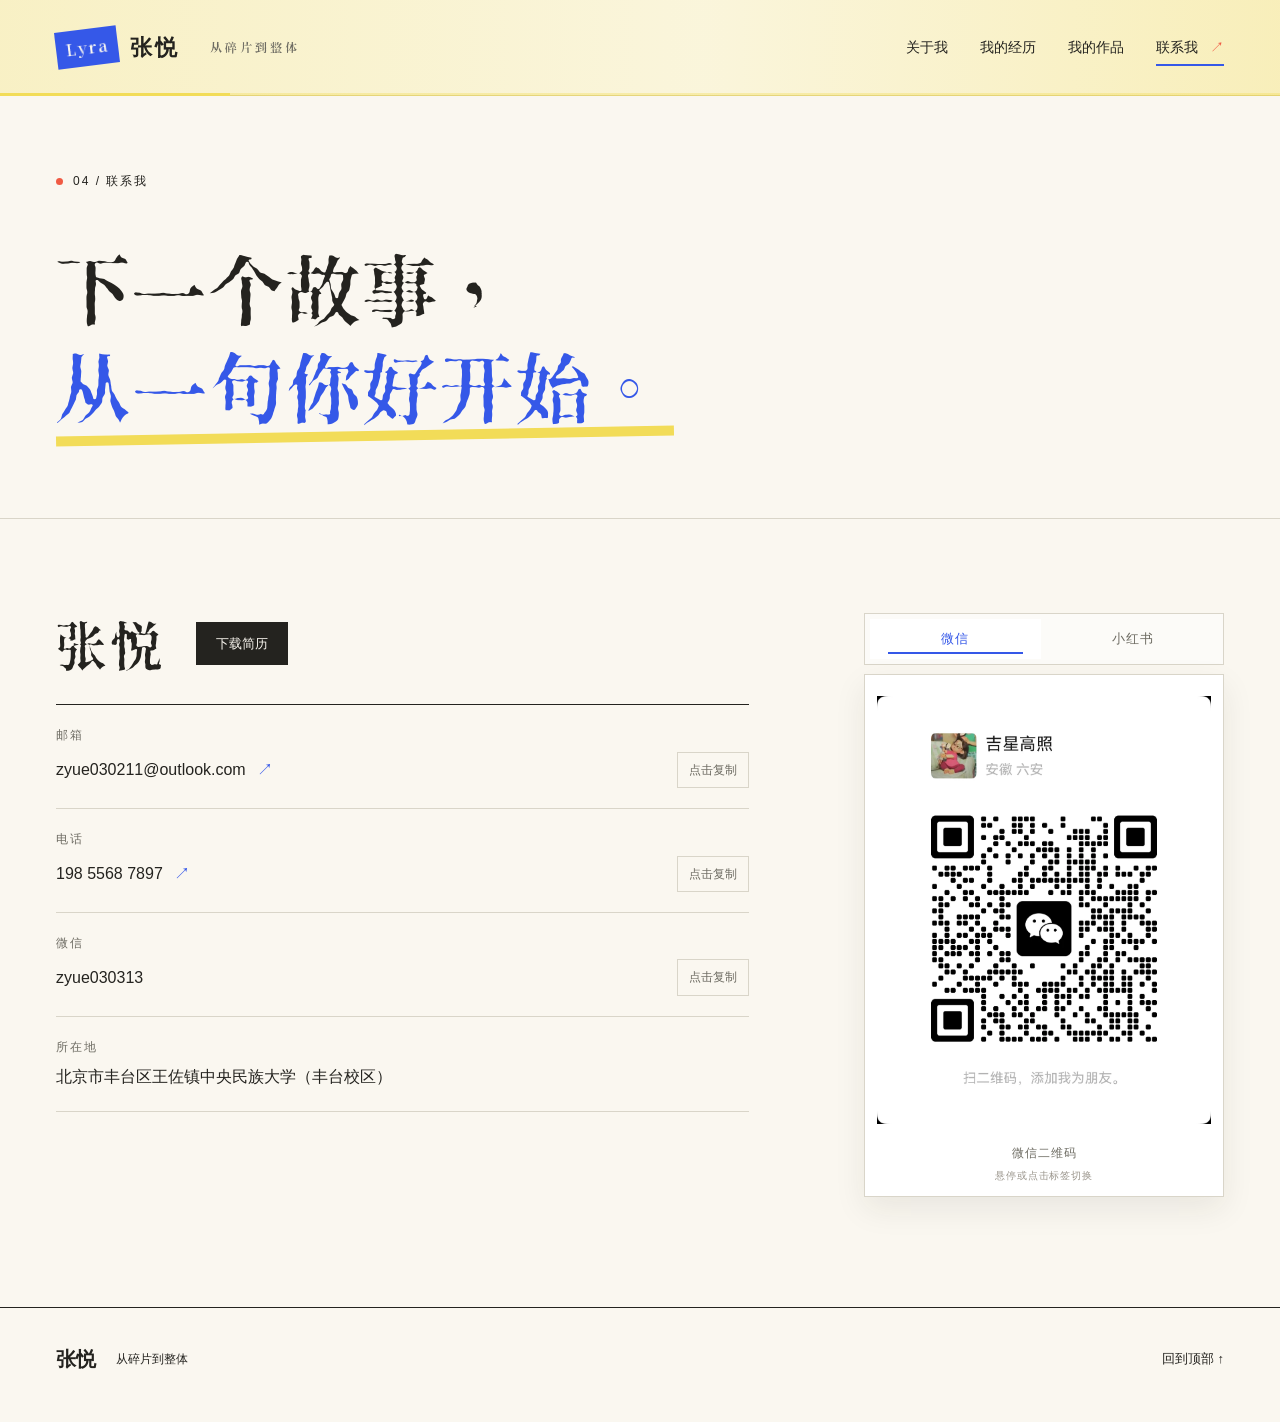
==== contact.html @ edf0203c "Initial portfolio website" ====
<!doctype html>
<html lang="zh-CN">
<head>
  <meta charset="utf-8">
  <meta name="viewport" content="width=device-width, initial-scale=1">
  <meta name="theme-color" content="#faf7f0">
  <meta name="description" content="联系张悦，查看邮箱、电话、微信和所在地，或下载个人简历。">
  <meta property="og:type" content="website">
  <meta property="og:title" content="联系我｜张悦">
  <meta property="og:description" content="联系张悦，查看联系方式、下载个人简历，或通过邮件写信。">
  <meta name="twitter:card" content="summary">
  <title>联系我｜张悦</title>
  <link rel="icon" href="favicon.svg" type="image/svg+xml">
  <link rel="stylesheet" href="assets/fonts/xiangcui/result.css?v=20260916-04">
  <link rel="stylesheet" href="portfolio.css?v=20260916-04">
  <link rel="stylesheet" href="contact.css?v=20260916-04">
  <script src="contact.js?v=20260916-04" defer></script>
</head>
<body class="contact-page" id="top">
  <a class="skip" href="#contact-main">跳至联系信息</a>
  <header class="site-header">
    <a class="wordmark" href="index.html" aria-label="张悦，返回首页"><span class="mark" aria-hidden="true">Lyra</span><strong>张悦</strong><span class="wordmark-note">从碎片到整体</span></a>
    <nav aria-label="联系页导航"><a href="index.html#about">关于我</a><a href="experience.html">我的经历</a><a href="works.html">我的作品</a><a href="contact.html" aria-current="page">联系我 <span aria-hidden="true">↗</span></a></nav>
  </header>

  <main id="contact-main">
    <section class="contact-page-hero">
      <div class="contact-shell">
        <p class="eyebrow"><span class="dot"></span> 04 / 联系我</p>
        <div class="contact-page-hero-grid">
          <h1>下一个故事，<br><span class="contact-hero-line">从一句你好开始。</span></h1>
        </div>
      </div>
    </section>

    <section class="contact-page-body" aria-labelledby="contact-details-title">
      <div class="contact-shell contact-page-grid">
        <div class="contact-directory">
          <div class="contact-name-row"><h2 id="contact-details-title">张悦</h2><a class="button button-dark contact-resume" href="联系我/01简历.pdf" download="张悦-个人简历.pdf">下载简历</a></div>
          <address>
            <div><span>邮箱</span><div class="contact-value-row"><a href="mailto:zyue030211@outlook.com">zyue030211@outlook.com <i aria-hidden="true">↗</i></a><button class="copy-control" type="button" data-copy="zyue030211@outlook.com" aria-label="复制邮箱">点击复制</button></div></div>
            <div><span>电话</span><div class="contact-value-row"><a href="tel:+8619855687897">198 5568 7897 <i aria-hidden="true">↗</i></a><button class="copy-control" type="button" data-copy="19855687897" aria-label="复制电话号码">点击复制</button></div></div>
            <div><span>微信</span><div class="contact-value-row"><p>zyue030313</p><button class="copy-control" type="button" data-copy="zyue030313" aria-label="复制微信号">点击复制</button></div></div>
            <div><span>所在地</span><p>北京市丰台区王佐镇中央民族大学（丰台校区）</p></div>
          </address>
        </div>
        <div class="contact-qr-switcher" data-qr-switcher>
          <div class="contact-qr-tabs" role="tablist" aria-label="社交平台二维码">
            <button type="button" role="tab" id="qr-tab-wechat" aria-selected="true" aria-controls="qr-panel-wechat" data-qr-tab="wechat">微信</button>
            <button type="button" role="tab" id="qr-tab-rednote" aria-selected="false" aria-controls="qr-panel-rednote" data-qr-tab="rednote" tabindex="-1">小红书</button>
          </div>
          <figure class="contact-qr">
            <div class="contact-qr-frame">
              <div class="contact-qr-panel is-active" id="qr-panel-wechat" role="tabpanel" aria-labelledby="qr-tab-wechat" aria-hidden="false" data-qr-panel="wechat"><img src="联系我/二维码.webp" alt="张悦的微信二维码" loading="eager" decoding="async"></div>
              <div class="contact-qr-panel" id="qr-panel-rednote" role="tabpanel" aria-labelledby="qr-tab-rednote" aria-hidden="true" data-qr-panel="rednote"><img src="联系我/小红书.webp" alt="张悦的小红书二维码" loading="eager" decoding="async"></div>
            </div>
            <figcaption><span data-qr-caption>微信二维码</span><small>悬停或点击标签切换</small></figcaption>
          </figure>
        </div>
      </div>
    </section>
  </main>

  <footer class="contact-page-footer"><div class="contact-shell"><a class="footer-name" href="index.html">张悦<span>从碎片到整体</span></a><a href="#top">回到顶部 ↑</a></div></footer>
</body>
</html>
---- assets/fonts/xiangcui/result.css ----
/* Service and Built By: ZeoSeven https://zeoseven.com
Generated By cn-font-split https://www.npmjs.com/package/cn-font-split
CopyrightNotice 
FontFamilyName XiangcuiDazijitiW15
FontSubfamilyName Regular
UniqueFontID Xiangcui Dazijiti W15:Version 1.000
FullFontName XiangcuiDazijitiW15
VersionString Version 1.000;June 27, 2024;FontCreator 14.0.0.2814 64-bit
PostScriptFontName XiangcuiDazijitiW15
CopyrightNotice 
FontFamilyName XiangcuiDazijitiW15
FontSubfamilyName Regular
UniqueFontID Xiangcui Dazijiti W15:Version 1.000
FullFontName XiangcuiDazijitiW15
VersionString Version 1.000;June 27, 2024;FontCreator 14.0.0.2814 64-bit
PostScriptFontName XiangcuiDazijitiW15
FontFamilyName 香萃打字机体 W15
FontSubfamilyName Regular
UniqueFontID 香萃打字机体 W15:Version 1.000
FullFontName 香萃打字机体 W15
VersionString Version 1.000;June 27, 2024;FontCreator 14.0.0.2814 64-bit */

@font-face{font-family:"XiangcuiDazijitiW15";src:local("XiangcuiDazijitiW15"),url("./5dc5b718c7860aa8.woff2")format("woff2");font-style:normal;font-display:swap;font-weight:400;unicode-range:U+2640,U+2642,U+3003,U+3005,U+3013;}@font-face{font-family:"XiangcuiDazijitiW15";src:local("XiangcuiDazijitiW15"),url("./c0c54fd2979ae911.woff2")format("woff2");font-style:normal;font-display:swap;font-weight:400;unicode-range:U+2016,U+2030,U+2032-2033,U+203B,U+2103,U+2116,U+2160-216B,U+2190-2193,U+2208,U+220F,U+2211,U+221A,U+221D-221E,U+2220,U+2225,U+2227-222B,U+222E,U+2234-2237,U+223D,U+2248,U+224C,U+2260-2261,U+2264-2265,U+226E-226F,U+2299,U+22A5,U+2312,U+25A0-25A1,U+25B2-25B3,U+25C6-25C7,U+25CB,U+25CE,U+2605-2606,U+304B-3051,U+30E6-30F6,U+FF02,U+FF04,U+FF07,U+FF0A-FF0B,U+FF20,U+FF3C,U+FF3E,U+FF40,U+FFE0-FFE1,U+FFE3,U+FFE5;}@font-face{font-family:"XiangcuiDazijitiW15";src:local("XiangcuiDazijitiW15"),url("./0944b7eb98e4e70e.woff2")format("woff2");font-style:normal;font-display:swap;font-weight:400;unicode-range:U+44F,U+451,U+2014,U+201C-201D,U+2026,U+3001-3002,U+300C-300F,U+3041-304A,U+4E00,U+4E0A,U+4E0D-4E0E,U+4E1A,U+4E2A,U+4E2D,U+4E3A-4E3B,U+4E4B,U+4E86,U+4E8E,U+4EA7,U+4EBA,U+4EE5,U+4F1A,U+4F53,U+4F5C,U+5168,U+51FA,U+5206,U+5230,U+5236,U+529B,U+52A8,U+5316,U+53D1,U+53EF,U+5408,U+540C,U+548C,U+56FD,U+5728,U+5730,U+591A,U+5927,U+5B66,U+5B9A,U+5B9E,U+5BF9,U+5DE5,U+5E74,U+6027,U+6210-6211,U+6499,U+65B9,U+65F6,U+662F,U+6709,U+6765,U+6CD5,U+73B0,U+7406,U+751F,U+7528,U+7684,U+7B49,U+7ECF,U+80D9,U+80FD,U+81EA,U+884C,U+8981,U+8E9C,U+8FC7,U+8FD9,U+8FDB,U+9139,U+9AD8,U+9CB0,U+FF01,U+FF0C,U+FF0F,U+FF1A-FF1B,U+FF1F,U+FF5E;}@font-face{font-family:"XiangcuiDazijitiW15";src:local("XiangcuiDazijitiW15"),url("./40b76a748f800bf4.woff2")format("woff2");font-style:normal;font-display:swap;font-weight:400;unicode-range:U+20-30,U+41-43,U+7E,U+A4,U+A7-A8,U+B0-B1,U+B7,U+D7,U+E0-E1,U+E8-EA,U+EC-ED,U+F2-F3,U+F7,U+F9-FA,U+FC,U+101,U+113,U+11B,U+12B,U+14D,U+16B,U+1CE,U+1D0,U+1D2,U+1D4,U+1D6,U+1D8,U+1DA,U+1DC,U+2C7,U+2C9,U+391-3A1,U+3C0-3C1,U+3C3-3C9,U+401,U+410-41F;}@font-face{font-family:"XiangcuiDazijitiW15";src:local("XiangcuiDazijitiW15"),url("./653477c5091aecaa.woff2")format("woff2");font-style:normal;font-display:swap;font-weight:400;unicode-range:U+30C7-30E5;}@font-face{font-family:"XiangcuiDazijitiW15";src:local("XiangcuiDazijitiW15"),url("./71e9ceec1b325e1a.woff2")format("woff2");font-style:normal;font-display:swap;font-weight:400;unicode-range:U+30A9-30C6;}@font-face{font-family:"XiangcuiDazijitiW15";src:local("XiangcuiDazijitiW15"),url("./7e6edab796168fa1.woff2")format("woff2");font-style:normal;font-display:swap;font-weight:400;unicode-range:U+3081-3093,U+30A1-30A8;}@font-face{font-family:"XiangcuiDazijitiW15";src:local("XiangcuiDazijitiW15"),url("./8c54cb63463f772f.woff2")format("woff2");font-style:normal;font-display:swap;font-weight:400;unicode-range:U+3068-3080;}@font-face{font-family:"XiangcuiDazijitiW15";src:local("XiangcuiDazijitiW15"),url("./8097207e23d77192.woff2")format("woff2");font-style:normal;font-display:swap;font-weight:400;unicode-range:U+3052-3067;}@font-face{font-family:"XiangcuiDazijitiW15";src:local("XiangcuiDazijitiW15"),url("./1133d1ac17f09dd9.woff2")format("woff2");font-style:normal;font-display:swap;font-weight:400;unicode-range:U+4E2C,U+5107,U+5216,U+5293,U+54F3,U+5523,U+5819,U+5ADC,U+5C88,U+5E3B,U+5FEE,U+62F6,U+63BE,U+6484,U+67D9,U+67DD,U+6D5E,U+6F46,U+717A,U+71E0,U+72C1,U+73E7,U+75B0,U+7603,U+7722,U+7809,U+7811,U+7946,U+799A,U+7B45,U+7BA2,U+8014,U+8159,U+817D,U+81A3,U+81AA,U+8201,U+833C,U+836E,U+83E5,U+8459,U+84F0,U+8729,U+8753,U+87D3,U+89DC,U+8BF6,U+8C2E,U+8E2C,U+8E9E,U+8ECE,U+8FEE,U+914F,U+9174,U+9191,U+960C,U+9622,U+9A98,U+9B48,U+9CA6,U+9E88,U+9F44;}@font-face{font-family:"XiangcuiDazijitiW15";src:local("XiangcuiDazijitiW15"),url("./aa62bf67a1a08d60.woff2")format("woff2");font-style:normal;font-display:swap;font-weight:400;unicode-range:U+4E3F,U+5155,U+5281,U+53B6,U+553C,U+570A,U+5C8D,U+5F61,U+614A,U+615D,U+63AD,U+6420,U+6434,U+6920,U+6A8E,U+6AA0,U+6B43,U+6BF5,U+6C15,U+6EE0,U+72E8,U+746D,U+754E,U+778D,U+77E7,U+7857,U+78C9,U+78F2,U+7967,U+7B9D,U+7CD7,U+7F32,U+80C2,U+810E,U+84CD,U+84D0,U+85B7,U+871E,U+8723,U+877E,U+878B,U+8793,U+88D2,U+8966,U+89EB,U+8B26,U+8D33,U+8D47,U+8D55,U+928E,U+94F4,U+953C,U+9564,U+9674,U+98A5,U+9A9F,U+9CBA,U+9CCB,U+9E32,U+9EB4,U+9F3D,U+9F86;}@font-face{font-family:"XiangcuiDazijitiW15";src:local("XiangcuiDazijitiW15"),url("./6d15cb8e7a04f590.woff2")format("woff2");font-style:normal;font-display:swap;font-weight:400;unicode-range:U+4EC2,U+502E,U+55B5,U+5776,U+5786,U+5B32,U+5B65,U+5C66,U+5F2A,U+6067,U+61D4,U+6343,U+652E,U+6833,U+684A,U+6A91,U+6BEA,U+6CD0,U+6F24,U+6F2D,U+721D,U+728B,U+72C3,U+730A,U+7338,U+734D,U+752F,U+770D,U+77A2,U+786D,U+791E,U+7B58,U+8022,U+8028,U+804D,U+8080,U+80E9,U+80EC,U+82E0,U+83B0,U+8488,U+848E,U+8539,U+8803,U+8C8A,U+8C98,U+8F79,U+91B5,U+9494,U+94B6,U+94F9,U+950A,U+950E,U+951E,U+952B,U+95F6,U+9603,U+9794,U+97AB,U+9B0F,U+9CD8,U+9E5B;}@font-face{font-family:"XiangcuiDazijitiW15";src:local("XiangcuiDazijitiW15"),url("./cfc2fda3ff36a1c6.woff2")format("woff2");font-style:normal;font-display:swap;font-weight:400;unicode-range:U+4E0C,U+4E28,U+522D,U+5290,U+5369,U+54D5,U+54DC,U+54FF,U+552A,U+5588,U+5686,U+57A4,U+5820,U+5865,U+58BC,U+5C1C,U+5F50,U+619D,U+620B,U+6224-6225,U+63F2,U+6496,U+64D0,U+6509,U+6844,U+6957,U+6971,U+70C0,U+7953,U+7BDA,U+7F33,U+8029,U+8035,U+80F2,U+8274,U+82B0,U+857A,U+85A8,U+867C,U+89CC,U+8DBC,U+8E40,U+8F77,U+9058,U+91A2,U+94DE,U+953E,U+9544,U+9569,U+960D,U+963D,U+9AB1,U+9AD1,U+9C92,U+9C95,U+9CBC,U+9CC6,U+9E38,U+9E7E,U+9EFB-9EFC;}@font-face{font-family:"XiangcuiDazijitiW15";src:local("XiangcuiDazijitiW15"),url("./ad3cd2c9f8f99d2e.woff2")format("woff2");font-style:normal;font-display:swap;font-weight:400;unicode-range:U+4E36,U+4F91,U+50BA,U+5181,U+52F9,U+53A3,U+57F4,U+5902,U+5AB5,U+5C22,U+5C6E,U+5D3E,U+5DDB,U+5FED,U+63CE,U+640B-640C,U+6603,U+67A8,U+6A65,U+6D48,U+706C,U+72F3,U+7339,U+736F,U+75C4,U+762D,U+7735,U+7839,U+7924,U+7A80,U+7CC8,U+7F0F,U+7F12,U+7F68,U+8221,U+8223,U+822D,U+825A,U+8307,U+83F9,U+8487,U+86B0,U+86D8,U+8788,U+8BA0,U+8E23,U+8E94,U+90B6,U+914E,U+943E,U+94B8,U+9538,U+953F,U+955F,U+9561,U+9A96,U+9B2F,U+9CD0,U+9EEA,U+9EF9,U+9FA0;}@font-face{font-family:"XiangcuiDazijitiW15";src:local("XiangcuiDazijitiW15"),url("./017794c2d1e67860.woff2")format("woff2");font-style:normal;font-display:swap;font-weight:400;unicode-range:U+4EA0,U+4FC5,U+51F5,U+5423,U+55C9,U+580B,U+5BE4,U+5E80,U+5EE8,U+609B,U+6445,U+64D7,U+6534,U+674C,U+6864,U+6C5C,U+6E2B,U+6EB2,U+70B1,U+7303,U+736C,U+74A9,U+7513,U+7592,U+784E,U+793B,U+798A,U+7A78,U+7BA8,U+7EC1,U+8025,U+809C,U+80B7,U+8204,U+827F,U+8347,U+837D,U+839B,U+8579,U+86F2,U+8764,U+8797,U+87B5,U+8844,U+88FC,U+8930,U+8C02,U+8C85,U+8F81,U+8FD5,U+94B7,U+94EB,U+9516,U+9518,U+95FC,U+9667,U+9792,U+98A1,U+9969,U+9A80,U+9E3A,U+9EE5;}@font-face{font-family:"XiangcuiDazijitiW15";src:local("XiangcuiDazijitiW15"),url("./7786f72426914c8a.woff2")format("woff2");font-style:normal;font-display:swap;font-weight:400;unicode-range:U+4F94,U+50ED,U+5182,U+525E,U+5282,U+5326,U+537A,U+5459,U+54B4,U+54D9,U+5925,U+5A08,U+5B84,U+5CB5,U+605D,U+609D,U+6243,U+6322,U+6549,U+656B,U+680A,U+6C2A,U+6D0E,U+6EB7,U+7113,U+727F,U+7321,U+750D,U+760A,U+7643,U+7707,U+77B5,U+7A06,U+7AAD,U+7BE5,U+7F0B,U+80AD,U+823B,U+824B,U+827D,U+82C8,U+84B9,U+864D,U+86D1,U+8770,U+881B,U+89CF,U+89D6,U+8BD4,U+8C2B,U+8F82,U+9164,U+950D,U+9514,U+9529,U+954E,U+96B3,U+97B2,U+9998,U+9A92,U+9CB4,U+9E71;}@font-face{font-family:"XiangcuiDazijitiW15";src:local("XiangcuiDazijitiW15"),url("./b981920faaa8e8e1.woff2")format("woff2");font-style:normal;font-display:swap;font-weight:400;unicode-range:U+4F74,U+507E,U+574C,U+5B16,U+5CBD,U+5E31,U+5E5E,U+5F82,U+5FC9,U+600A,U+60DD,U+63DE,U+63F8,U+643F,U+69D4,U+6C46,U+6F89,U+71D4,U+72F4,U+74DE,U+7605,U+761B,U+7625,U+764D,U+7747,U+78A5,U+7A03,U+7B0A,U+7C40,U+7CA2,U+7D77,U+7F2F,U+7F9D,U+80E8,U+811E,U+822F,U+8233,U+828F,U+831B,U+83A9,U+83DD,U+8406,U+867F,U+87AC-87AD,U+87BD,U+88BC,U+895E,U+8DD6,U+90DB,U+91AD,U+963C,U+966C,U+9987,U+9A75,U+9A7A,U+9ADF,U+9B43,U+9CBD,U+9CD4,U+9E31,U+9E4E;}@font-face{font-family:"XiangcuiDazijitiW15";src:local("XiangcuiDazijitiW15"),url("./8ba4ddbe96653d1f.woff2")format("woff2");font-style:normal;font-display:swap;font-weight:400;unicode-range:U+4EF3,U+50D6,U+52D6,U+55CD,U+572F,U+57D8,U+57FD,U+59D2,U+5F11,U+5F56,U+5FC4,U+5FE4,U+6106,U+64E4,U+67B5,U+6883,U+6B37,U+6F72,U+6F8C,U+7039,U+728F,U+7331,U+75C3,U+75E6,U+7743,U+786A,U+78B9,U+7AAC,U+7AB3,U+7B4C,U+7EA1,U+7F07,U+7F0C,U+812C,U+8284,U+8291,U+8311,U+835B,U+845C,U+84B4,U+84E3,U+850C,U+86BA,U+87DB,U+883C,U+8BDC,U+8C33,U+8C94,U+8DB1,U+8DE3,U+8F7A,U+91AF,U+948B,U+94D8,U+9513,U+9688,U+996B,U+9B08,U+9C94,U+9E36,U+9F0D,U+9F37;}@font-face{font-family:"XiangcuiDazijitiW15";src:local("XiangcuiDazijitiW15"),url("./a64978d9ab0484dc.woff2")format("woff2");font-style:normal;font-display:swap;font-weight:400;unicode-range:U+50EC,U+51B1,U+54A9,U+55BE,U+564D,U+5844,U+5AE0,U+5B37,U+5B80,U+5F8C,U+610D,U+641B,U+6634,U+676A,U+681D,U+6B9B,U+6D7C,U+6F36,U+7173,U+72EF,U+74E0,U+763C,U+7704,U+7780,U+7847,U+7962,U+7A02,U+7C0F,U+7CC7,U+7CF8,U+7E3B,U+7EA9,U+7F02,U+7F23,U+8020,U+8136,U+8182,U+8268,U+8288,U+836D,U+863C,U+86DE,U+86F1,U+880A,U+887F,U+8A48,U+8DCF,U+8E90,U+902D,U+936A,U+956C,U+9ABA,U+9C8E,U+9C9A,U+9E4B,U+9E55,U+9E63,U+9E68-9E69,U+9EBD,U+9EC9,U+9F51;}@font-face{font-family:"XiangcuiDazijitiW15";src:local("XiangcuiDazijitiW15"),url("./7e6bacd9a9c90078.woff2")format("woff2");font-style:normal;font-display:swap;font-weight:400;unicode-range:U+4F1B,U+4F7E,U+51AB,U+536E,U+54DA,U+576B,U+57F8,U+5B5B,U+5D1E,U+5D6B,U+5EFE,U+5F58,U+5F73,U+602B,U+66DB,U+69B1,U+69E0,U+6B39,U+6ED7,U+7035,U+7178,U+7228,U+72B4,U+7481,U+7540,U+755B,U+758B,U+7635,U+76CD,U+7B7B,U+7BFC,U+7C16,U+7EF2,U+7FBC,U+8016,U+825F,U+8308,U+831A,U+840F,U+855E,U+86C4,U+873E,U+8864,U+88F0,U+890A,U+892B,U+89EF,U+8C18,U+8E6F,U+8F7E,U+8FB6,U+8FD3,U+90BE,U+953A,U+9654,U+972A,U+97B4,U+9AA3,U+9AED,U+9AF9,U+9E2B,U+9F2C;}@font-face{font-family:"XiangcuiDazijitiW15";src:local("XiangcuiDazijitiW15"),url("./1123d6e9b7b145cd.woff2")format("woff2");font-style:normal;font-display:swap;font-weight:400;unicode-range:U+4FDC,U+5233,U+52A2,U+5476,U+56DD,U+572C,U+57CF,U+5881,U+589A,U+5941,U+5C25,U+6083,U+6126,U+6426,U+6769,U+6798,U+67C3,U+698D,U+69ED,U+6A18,U+6BB3,U+6D33,U+6E16,U+6E53,U+6EBB,U+72F7,U+739F,U+76A4,U+7B6E,U+7C9E,U+7CE8,U+7F21,U+7F74,U+80EA,U+8114,U+829F,U+82A4,U+8333,U+83B6,U+85A4,U+8731,U+877B,U+88E5,U+89CB,U+8E3A,U+9161,U+91A3,U+9565,U+9568,U+956A,U+9730,U+98E7,U+9967,U+9AE1,U+9C86,U+9CA1,U+9CA3,U+9CE2,U+9E6A,U+9E87,U+9EE2;}@font-face{font-family:"XiangcuiDazijitiW15";src:local("XiangcuiDazijitiW15"),url("./512e7f1709de62e9.woff2")format("woff2");font-style:normal;font-display:swap;font-weight:400;unicode-range:U+5202,U+523F,U+54CF,U+5537,U+56DF,U+5709,U+59B2,U+5D24,U+5E8B,U+5EB3,U+5ED2,U+5FAD,U+603C,U+6206,U+62CA,U+638E,U+63B4,U+646D,U+6715,U+69F2,U+6CB2,U+6FB6,U+7313,U+75D6,U+7617,U+7640,U+775A,U+77BD,U+781F,U+7B2B,U+7B31,U+7B3E,U+7C0B,U+7EA5,U+8071,U+8160,U+82FB,U+83F8,U+8411,U+8629,U+866E,U+86B5,U+872E,U+877D,U+87EA,U+88CE,U+89F3,U+8BFC,U+8C35,U+8DBA,U+8F75,U+94AC,U+94E5,U+961D,U+96E0,U+990D,U+9AC0,U+9C8B,U+9CA0,U+9EE9,U+9F80;}@font-face{font-family:"XiangcuiDazijitiW15";src:local("XiangcuiDazijitiW15"),url("./3e953debaf60495b.woff2")format("woff2");font-style:normal;font-display:swap;font-weight:400;unicode-range:U+4E69,U+4F67,U+50E6,U+5196,U+54AD,U+561E,U+580D,U+5D74,U+5E42,U+6003,U+6100,U+6535,U+65C4,U+6861,U+69CA,U+69FF,U+6C0D,U+6CD6,U+6CF7,U+6CFA,U+6DAB,U+6E54,U+709D,U+72AD,U+72FB,U+74BA,U+754B,U+75AC,U+76B2,U+79B3,U+7B9C,U+7BCC,U+7CC1,U+7F27,U+7FB0,U+8031,U+81A6,U+81C1,U+836C,U+841C,U+8489,U+848C,U+8627,U+8813,U+8816,U+897B,U+8D46,U+8D4D,U+9179,U+917E,U+94D7,U+952A,U+952C,U+9545,U+9883,U+989F,U+9993,U+9AEB,U+9E48,U+9F17,U+9F19;}@font-face{font-family:"XiangcuiDazijitiW15";src:local("XiangcuiDazijitiW15"),url("./7aa6850366298bfb.woff2")format("woff2");font-style:normal;font-display:swap;font-weight:400;unicode-range:U+50A7,U+5363,U+5432,U+5575,U+5581,U+55CC,U+55FE,U+5981,U+5AAA,U+5DEF,U+5EF4,U+601B,U+6092,U+60AB,U+6217,U+6661,U+68F9,U+6BF9,U+6C05,U+6CA9,U+6CF6,U+71B5,U+7256,U+727E,U+73E5,U+750F,U+78A1,U+7905,U+7B2E,U+7B85,U+7BEA,U+7C74,U+7C9C,U+7E47,U+7E9F,U+7EE0,U+7EE8,U+7EF1,U+7F7E,U+8234,U+82E1,U+83C0,U+845A,U+84BD,U+8548,U+86E9,U+86F8,U+8785,U+87AB,U+89DA,U+94AB,U+9515,U+987C,U+9B51,U+9CCE,U+9E37,U+9E39,U+9E41,U+9F2F,U+9F39,U+9F85;}@font-face{font-family:"XiangcuiDazijitiW15";src:local("XiangcuiDazijitiW15"),url("./dd3c2bd8928bc6b8.woff2")format("woff2");font-style:normal;font-display:swap;font-weight:400;unicode-range:U+5240,U+531A,U+5452,U+5456,U+5472,U+553F,U+5601,U+57D2,U+5AB8,U+5D5D,U+600D,U+605A,U+623D,U+6369,U+6753,U+67A7,U+6855,U+6AAB,U+6B82,U+6C1A,U+6D1A,U+7085,U+7198,U+725D,U+738E,U+760C,U+7615,U+7630,U+77EC,U+7B2A,U+7B62,U+7C26,U+7E9B,U+7F11,U+802A,U+8112,U+8169,U+8279,U+82CA,U+84E0,U+86F4,U+8832,U+88B7,U+88E2-88E3,U+8BD3,U+8BD6,U+8BF9,U+8DDE,U+8F6D,U+8F94,U+8FE8,U+94D1,U+9558,U+9567,U+96CE,U+9B1F,U+9CA7,U+9CAE,U+9CD3,U+9F22;}@font-face{font-family:"XiangcuiDazijitiW15";src:local("XiangcuiDazijitiW15"),url("./0c86d197b897eced.woff2")format("woff2");font-style:normal;font-display:swap;font-weight:400;unicode-range:U+5261,U+52AC,U+5478,U+572E,U+5924,U+5997,U+5B34,U+5E11,U+5E91,U+5ED1,U+5F40,U+6019,U+65D2,U+670A,U+6939,U+6980,U+6A7C,U+6C19,U+6F74,U+72FA,U+7322,U+75B3,U+763F,U+78D9,U+7C9D,U+7F01,U+7F17,U+7F36,U+7FEE,U+80CD,U+8298,U+82D8,U+83D4,U+83DF,U+8401,U+8476,U+8478,U+84BA,U+8556,U+8585,U+868D,U+8765,U+87EE,U+8872,U+8BCE,U+8C16,U+8D5C,U+9011,U+915E,U+9185,U+918C,U+96E9,U+9785,U+9878,U+9954,U+9963,U+9A93,U+9AC1,U+9B49,U+9B4D,U+9E46;}@font-face{font-family:"XiangcuiDazijitiW15";src:local("XiangcuiDazijitiW15"),url("./98d9bda0171004e8.woff2")format("woff2");font-style:normal;font-display:swap;font-weight:400;unicode-range:U+4F65,U+5416,U+54BB,U+54DE,U+57EF,U+581E,U+59A3,U+5AD4,U+5D5B,U+5E14,U+624C,U+67F0,U+680C,U+686B,U+696E,U+6B84,U+6BF3,U+6C06-6C07,U+6D07,U+6D27,U+6D2B,U+6E8F,U+72F2,U+7477,U+755A,U+7594,U+7654,U+7726,U+7765,U+7817,U+78D4,U+7913,U+7B38,U+7BA7,U+7EE1,U+809F,U+80AB,U+80D7,U+8118,U+82E4,U+82F4,U+8451,U+851F,U+868B,U+88A2,U+88C9,U+8BB5,U+8BF3,U+8C73,U+8D40,U+8DEB,U+94F3,U+94FD,U+951D,U+9559,U+988F,U+98D1,U+9ACC,U+9CA5;}@font-face{font-family:"XiangcuiDazijitiW15";src:local("XiangcuiDazijitiW15"),url("./b7a34b3ac3f565b9.woff2")format("woff2");font-style:normal;font-display:swap;font-weight:400;unicode-range:U+5454,U+54C2,U+54D3,U+560C,U+566B,U+5AF1,U+5BA5,U+5C59,U+5C63,U+5E0F,U+6004,U+610E,U+634C,U+6D91,U+70BB,U+726E,U+72B0,U+72CE,U+737E,U+748E,U+7768,U+79D5,U+79EB,U+7A70,U+7A86,U+7B25,U+7B47,U+7B72,U+7DAE,U+8043,U+8188,U+823E,U+82C1,U+8306,U+835C,U+846D,U+867A,U+87CA,U+8C17,U+8C1D,U+8C55,U+8C78,U+8D91,U+8E14,U+8E41,U+8F8E,U+9162,U+9190,U+92C8,U+94CA,U+94D5,U+94EA,U+94F7,U+9566,U+9572,U+95F1,U+9B32,U+9CA9,U+9CB1,U+9F87;}@font-face{font-family:"XiangcuiDazijitiW15";src:local("XiangcuiDazijitiW15"),url("./fef59023974f9a3a.woff2")format("woff2");font-style:normal;font-display:swap;font-weight:400;unicode-range:U+4E47,U+4F89,U+55E5,U+5793,U+57E4,U+593C,U+59AB,U+5AD8,U+5B53,U+5FBC,U+60AD,U+61B7,U+64BA,U+65F0,U+67E2,U+6A17,U+6B81,U+6FDE,U+723B,U+7301,U+731E,U+771A,U+781C,U+7957,U+7EFE,U+7F26,U+7F31,U+801C,U+833A,U+839C,U+83BC,U+8734,U+886E,U+887E,U+8C04,U+8C25,U+8C36,U+8D67,U+8DEC,U+900B,U+90CF,U+9172,U+948C,U+94AA,U+94C8,U+94DF,U+94E9,U+94FC,U+954F,U+9554,U+9571,U+960F,U+97AF,U+98D5,U+992E,U+9955,U+9AB0,U+9C9E,U+9CAD,U+9E47;}@font-face{font-family:"XiangcuiDazijitiW15";src:local("XiangcuiDazijitiW15"),url("./77854775f5e30321.woff2")format("woff2");font-style:normal;font-display:swap;font-weight:400;unicode-range:U+4E5C,U+4E8D,U+4EDF,U+50EE,U+520E,U+5577,U+5591,U+5769,U+578C,U+5889,U+5EDB,U+6029,U+6041,U+647A,U+65C6,U+6600,U+668C,U+66F7,U+6874,U+691F,U+6989,U+6C3D,U+6E6B,U+71B3,U+7360,U+74FF,U+7633,U+7829,U+7BA6,U+7F35,U+81CC,U+8244,U+824F,U+82A1,U+82B4,U+83B3,U+8497,U+870A,U+8921,U+8C2F,U+8D3D,U+8D59,U+8DBF,U+8DFD,U+9044,U+9062,U+9123,U+9146,U+918D,U+93CA,U+94B2,U+951B,U+9546,U+9A7D,U+9AC2,U+9B23,U+9C90,U+9CC3,U+9EE7,U+9EFE;}@font-face{font-family:"XiangcuiDazijitiW15";src:local("XiangcuiDazijitiW15"),url("./3e88435a25cc65a4.woff2")format("woff2");font-style:normal;font-display:swap;font-weight:400;unicode-range:U+4FAA,U+5028,U+53C1,U+5412,U+5443,U+560F,U+562C,U+56AF,U+577C,U+57DA,U+5CA3,U+5F01,U+5FDD,U+63BC,U+65C3,U+6978,U+69A7,U+6A3E,U+6A50,U+6A5B,U+6C10,U+6C54,U+7292,U+73A2,U+7AA8,U+7B04,U+7CCD,U+7ECB,U+7ED7,U+7EFB,U+7F5F,U+7FAF,U+7FD5,U+8027,U+80BC,U+8167,U+81CA,U+83D8,U+83F0,U+85FF,U+867B,U+86A8-86A9,U+877C,U+8888,U+8BEE,U+8E05,U+908B,U+90EB,U+933E,U+9486,U+9490,U+94D9,U+95E9,U+960B,U+9612,U+9617,U+9AA2,U+9E6C,U+9F0B;}@font-face{font-family:"XiangcuiDazijitiW15";src:local("XiangcuiDazijitiW15"),url("./1270a5282cc29f95.woff2")format("woff2");font-style:normal;font-display:swap;font-weight:400;unicode-range:U+4F5E,U+4F76,U+4FE6,U+5048,U+538D,U+54DD,U+55F3,U+575C,U+5800,U+5D26,U+6079,U+60B1,U+629F,U+6332,U+65AB,U+669D,U+66BE,U+6800,U+68FC,U+690B,U+6B24,U+6EBD,U+7230,U+72B8,U+72D2,U+75A0,U+779F,U+7826,U+7C1F,U+7ED4,U+80DD,U+815A,U+82A9,U+82AB,U+8351,U+8368,U+83B8,U+84C1,U+858F,U+88DF,U+8919,U+8C20,U+8DF8,U+9021,U+90B4,U+91AA,U+948D,U+94AD,U+94BD,U+94D6,U+955E,U+956B,U+989A-989B,U+9A78,U+9AA0,U+9B3B,U+9C82,U+9CCA,U+9E28;}@font-face{font-family:"XiangcuiDazijitiW15";src:local("XiangcuiDazijitiW15"),url("./a6f31cb722cd593f.woff2")format("woff2");font-style:normal;font-display:swap;font-weight:400;unicode-range:U+4F25,U+4F32,U+5250,U+535F,U+54D4,U+5541,U+5550,U+55DD,U+5657-5658,U+5664,U+57B2,U+5A62,U+5AEB,U+5C3B,U+5D9D,U+5FB5,U+5FF8,U+6222,U+63E0,U+6485,U+67FD,U+6924,U+6A97,U+6B8D,U+6D04,U+6D4D,U+6EB1,U+7110,U+728D,U+7877,U+7A39,U+7AE6,U+7B0F,U+7BAA,U+7BAC,U+7F0D,U+80FC,U+8132,U+816D,U+8228,U+82CC,U+83EA,U+8722,U+876E,U+87E5,U+8BCC,U+8BDF,U+8BE8,U+8D36,U+8F9A,U+90BA,U+90D0,U+9507,U+9604,U+9615,U+96B9,U+989E,U+9CD9,U+9E5A;}@font-face{font-family:"XiangcuiDazijitiW15";src:local("XiangcuiDazijitiW15"),url("./b78c19aefa6104c5.woff2")format("woff2");font-style:normal;font-display:swap;font-weight:400;unicode-range:U+54A6,U+5533,U+5556,U+5627,U+567B,U+56D4,U+5DB7,U+5F2D,U+623E,U+638A,U+64B8,U+66E9,U+67C1,U+67D2,U+6877,U+69C1,U+6BAA,U+6CEB,U+6CEE,U+6DE0,U+71F9,U+73B3,U+7511,U+75A5,U+75C8,U+75E7,U+7619,U+782C,U+7856,U+7F45,U+7FBF,U+7FE5,U+8249,U+8315,U+8378,U+8538,U+859C,U+8C30,U+8DB5,U+8E1F,U+8E2F,U+8F78,U+8F8B,U+90C4,U+90FE,U+917D,U+9487,U+94CD,U+94EF,U+954A,U+96D2,U+9708,U+98A7,U+9A88,U+9B47,U+9C9B,U+9E2C,U+9E5E,U+9F8C;}@font-face{font-family:"XiangcuiDazijitiW15";src:local("XiangcuiDazijitiW15"),url("./9f90f69c041549a0.woff2")format("woff2");font-style:normal;font-display:swap;font-weight:400;unicode-range:U+4EF5,U+4F7B,U+5121,U+5208,U+5549,U+55F5,U+57B4,U+58C5,U+59A4,U+59AF,U+5CAC,U+5EBE,U+6221,U+64E2,U+6934,U+6A84,U+6AA9,U+6B87,U+6C18,U+6CD4,U+7168,U+72D9,U+7352,U+73D0,U+7610,U+772D,U+784C,U+7850,U+7B1E,U+7ED0,U+7F1F,U+8052,U+80DB,U+81EC,U+8210,U+828E,U+83A8,U+83AA,U+83B4,U+85AE,U+86B4,U+86CF,U+8BA7,U+8C47,U+8E70,U+8E85,U+8F87,U+8F8F,U+948F,U+9609-960A,U+996C,U+9980,U+9AB6,U+9CC7,U+9E42,U+9E58,U+9ECD,U+9F8A;}@font-face{font-family:"XiangcuiDazijitiW15";src:local("XiangcuiDazijitiW15"),url("./e9b16252295e0b42.woff2")format("woff2");font-style:normal;font-display:swap;font-weight:400;unicode-range:U+4E93,U+4EC4,U+4F27,U+4FE3,U+5080,U+52F0,U+5453,U+5466,U+54D0,U+558F,U+55F2,U+571C,U+5739,U+5807,U+59D8,U+5A09,U+5A0C,U+5CA2,U+5D03,U+5D6C,U+5FEA,U+6120,U+6175,U+6339,U+68F0,U+6987,U+6998,U+69CE,U+6BD6,U+6ECF,U+6F4B,U+70B7,U+75E8,U+7812,U+789B,U+78F4,U+7B15,U+7B24,U+7B5A,U+7BB8,U+7BD9,U+7F1B,U+7F22,U+7F71,U+80B1,U+80F4,U+8202,U+828A,U+8369,U+86C9,U+887D,U+8C07,U+8C14,U+8E69,U+9143,U+97EA,U+9991,U+9C87,U+9CB5;}@font-face{font-family:"XiangcuiDazijitiW15";src:local("XiangcuiDazijitiW15"),url("./e1f7143562d34160.woff2")format("woff2");font-style:normal;font-display:swap;font-weight:400;unicode-range:U+51EB,U+53F5,U+54BF,U+556D,U+5A4A,U+5A67,U+5AD2,U+5B6C,U+5C50,U+5EA0,U+6042,U+643D,U+659B,U+6677,U+679E,U+67B3,U+6832,U+6966,U+6A3D,U+6C16,U+6DA0,U+6E0C,U+6E86,U+7080,U+70CA,U+7441,U+74D2,U+7622,U+765E,U+76B4,U+7A51,U+7BC1,U+7EE6,U+7EFA,U+7FA7,U+7FF3,U+8084,U+81BB,U+82E3,U+83E1,U+84FC,U+853B,U+8725,U+879F,U+87B3,U+88FE,U+8A8A,U+8BA6,U+8C00,U+8D30,U+8DD7,U+91BA,U+94D2,U+9531,U+95F3,U+9765,U+9880,U+9AFB,U+9F88;}@font-face{font-family:"XiangcuiDazijitiW15";src:local("XiangcuiDazijitiW15"),url("./6c3fc1e7d46b63a1.woff2")format("woff2");font-style:normal;font-display:swap;font-weight:400;unicode-range:U+4EBB,U+4FA9,U+502C,U+51C7,U+530F,U+549D,U+54A3,U+5527,U+55B1,U+55EB,U+5624,U+5685,U+56E1,U+5D27,U+5DF3,U+5E19,U+5EEA,U+6215,U+6266,U+6308,U+6840,U+68C2,U+6A2F,U+6B93,U+6BFD,U+740A,U+7457,U+75A3,U+75D8,U+75E4,U+7818,U+7887,U+789A,U+7CCC,U+7EA8,U+7EC0,U+8093,U+84D1,U+857B,U+85D3,U+8662,U+86B1,U+86D4,U+86F3,U+874C,U+8C7A,U+8E59,U+8F6B,U+8F73,U+8FF3,U+9026,U+902F,U+9099,U+90C7,U+94AF,U+94BF,U+9994,U+9AC5,U+9CD5;}@font-face{font-family:"XiangcuiDazijitiW15";src:local("XiangcuiDazijitiW15"),url("./e08a70604d797677.woff2")format("woff2");font-style:normal;font-display:swap;font-weight:400;unicode-range:U+523D,U+5464,U+555C,U+5576,U+564C,U+5C7A,U+5EB9,U+5FFE,U+622C,U+62BB,U+63B8,U+6441,U+6555,U+6775,U+678B,U+6860,U+6910,U+6BC2,U+6C29,U+6D0C,U+6D60,U+6DDD,U+6ED3,U+7023,U+712F,U+7145,U+7284,U+732C,U+7596,U+75E3,U+7688,U+76E5,U+78B2,U+7FE6,U+80E4,U+80EF,U+82A8,U+8331,U+8366,U+84CA,U+8605,U+86ED,U+8748,U+8763,U+89DE,U+89E5,U+8C21,U+8C49,U+909B,U+91AE,U+94F0,U+975B,U+977C,U+98A2,U+9A9B,U+9AB7,U+9C91,U+9CCF,U+9E29;}@font-face{font-family:"XiangcuiDazijitiW15";src:local("XiangcuiDazijitiW15"),url("./7cfacc7774f087cc.woff2")format("woff2");font-style:normal;font-display:swap;font-weight:400;unicode-range:U+51FC,U+5241,U+5514,U+556E,U+55B9,U+5671,U+568F,U+57A1,U+57D9,U+5942,U+5C98,U+5D6F,U+5DFD,U+606B,U+62BF,U+6387,U+63C6,U+63F6,U+66A7,U+6849,U+6A28,U+6A79,U+6B92,U+6C86,U+6CC5,U+6EDF,U+6FB9,U+6FD1,U+73C8,U+73D9,U+759D,U+75FF,U+7B33,U+7C2A,U+8012,U+8297,U+83C5,U+8473,U+84A1,U+85C1,U+86AA,U+8709,U+89C7,U+8A3E,U+8E51,U+9016,U+914A,U+94A3,U+94BA,U+94CC,U+955D,U+9697,U+998A,U+9995,U+9EDC,U+9EDF,U+9F83,U+9F89;}@font-face{font-family:"XiangcuiDazijitiW15";src:local("XiangcuiDazijitiW15"),url("./69428c470923ebf4.woff2")format("woff2");font-style:normal;font-display:swap;font-weight:400;unicode-range:U+4EDD-4EDE,U+4EE1,U+4FFE,U+5025,U+506C,U+50A5,U+525C,U+539D,U+53FC,U+55D4,U+56D7,U+57A7,U+5A55,U+5D06,U+5E5B,U+5FD2,U+600F,U+634B,U+63B3,U+63C4,U+6867,U+699B,U+6C21,U+6C24,U+6C32,U+6C35,U+6D6F,U+6FEF,U+7350,U+7391,U+741A,U+757F,U+7583,U+75B4,U+75F1,U+7A17,U+7B08,U+82BE,U+830C,U+83D6,U+83FD,U+8572,U+8708,U+8BC2,U+8C62,U+8C89,U+8D94,U+8DF9,U+8E2E,U+9082,U+9495,U+94A4,U+94CB,U+94E1,U+96BC,U+9CB3,U+9EE0;}@font-face{font-family:"XiangcuiDazijitiW15";src:local("XiangcuiDazijitiW15"),url("./f2490aa0e2265556.woff2")format("woff2");font-style:normal;font-display:swap;font-weight:400;unicode-range:U+54E7,U+557E,U+5599,U+5623,U+5654,U+584D,U+58EC,U+59DD,U+5A32,U+5A75,U+5B71,U+5B73,U+661D,U+6657,U+6901,U+6B46,U+6CA3,U+6D39,U+6D63,U+71E7,U+72CD,U+72F0,U+7325,U+7751,U+7BE6,U+7EA3,U+7EB0,U+8171,U+821B,U+826E,U+82EB,U+8314,U+843C,U+8564,U+86A3,U+86C6,U+870D,U+8869,U+89D0,U+8B07,U+8BF0,U+8D49,U+8D6D,U+8E3D,U+8E47,U+8E7F,U+9005,U+907D,U+9088,U+90B0,U+94B9,U+9509,U+9512,U+9552-9553,U+9CB7,U+9E57,U+9E82;}@font-face{font-family:"XiangcuiDazijitiW15";src:local("XiangcuiDazijitiW15"),url("./9e9f9ba1ecb1edbd.woff2")format("woff2");font-style:normal;font-display:swap;font-weight:400;unicode-range:U+4EEB,U+50F3,U+520D,U+52AD,U+5310,U+5421,U+5477,U+551B,U+5530,U+562D,U+56EB,U+56F5,U+57DD,U+5B51,U+5CD2,U+5CE4,U+5E96,U+636D,U+6841,U+6C4A,U+75B8,U+766F,U+7699,U+789C,U+7CB2,U+7EBE,U+7EEB,U+7F2C,U+7FB8,U+8037,U+8153,U+8191,U+8214,U+8222,U+8334,U+84FF,U+8616,U+86AF,U+86B6,U+8759,U+87AF,U+87C6,U+88C6,U+8BAA,U+8C2A,U+8DB8,U+90D3,U+94E0,U+96B0,U+9791,U+9990,U+9A9C,U+9C88,U+9CB2,U+9CDC,U+9E22,U+9E67,U+9E73;}@font-face{font-family:"XiangcuiDazijitiW15";src:local("XiangcuiDazijitiW15"),url("./e084c315dba4cb3f.woff2")format("woff2");font-style:normal;font-display:swap;font-weight:400;unicode-range:U+4FDA,U+5106,U+530D,U+53A9,U+544B,U+55C4,U+55D1,U+55DF,U+55E4,U+55EA,U+57D5,U+5880,U+5BEE,U+5CBF,U+607B,U+61D1,U+626A,U+63FF,U+64C0,U+66DC,U+67A5,U+6A47,U+6C94,U+6D94,U+705E,U+7116,U+726F,U+72DE,U+75B1,U+75C2,U+7889,U+7F25,U+7F58,U+835A,U+8418,U+866C,U+8693,U+86A7,U+86CA,U+8760,U+8BAB,U+8BE4,U+8D84,U+8DC6,U+9051,U+9150,U+949C,U+951F,U+9534,U+965F,U+9889,U+9AA7,U+9CB6,U+9CC5,U+9E2A,U+9E6B,U+9EB8,U+9F9B;}@font-face{font-family:"XiangcuiDazijitiW15";src:local("XiangcuiDazijitiW15"),url("./751c21c4bc987eb8.woff2")format("woff2");font-style:normal;font-display:swap;font-weight:400;unicode-range:U+4F5D,U+502D,U+53DF,U+5555,U+55EC,U+55EF,U+56F9,U+5704,U+576D,U+599E,U+59BE,U+5ABE,U+5CC4,U+6371,U+63CD,U+63D6,U+6421,U+6954,U+6CA4,U+7719,U+777E,U+795C,U+7A88,U+7A95,U+7B90,U+7BD1,U+7DA6,U+7EEF,U+7F08,U+7F61,U+8174,U+82D5,U+82DC,U+86AC,U+86D0,U+87D1,U+8934,U+89CA,U+89CE,U+8BA3,U+8BC5,U+8BDB,U+8C15,U+8DC4,U+8DCE,U+8E39,U+8E4B,U+90EF,U+9104,U+9497,U+9557,U+9562,U+9606,U+9894,U+9974,U+9AEF,U+9CA2;}@font-face{font-family:"XiangcuiDazijitiW15";src:local("XiangcuiDazijitiW15"),url("./53757761022207ad.woff2")format("woff2");font-style:normal;font-display:swap;font-weight:400;unicode-range:U+4EE8,U+4F22,U+4F43,U+5482,U+5958,U+5AE1,U+603F,U+609A,U+61FF,U+622E,U+63AE,U+6410,U+6414,U+6448,U+680E,U+6E4E,U+70E9,U+74E4,U+753E,U+7548,U+75BD,U+75CD,U+7618,U+76F1,U+7791,U+7823,U+7827,U+7893,U+79E3,U+7AA0,U+7BFE,U+7EC2,U+7F03,U+852B,U+869D,U+87A8,U+8839,U+8DDB,U+8E09,U+8E1D,U+8E42,U+8E49,U+8E8F,U+8F71-8F72,U+9036,U+9097,U+90E2,U+90E6,U+919A,U+91B4,U+938F,U+9563,U+9A90,U+9A9D,U+9CCD,U+9CDF;}@font-face{font-family:"XiangcuiDazijitiW15";src:local("XiangcuiDazijitiW15"),url("./ed26bdbb201a3f37.woff2")format("woff2");font-style:normal;font-display:swap;font-weight:400;unicode-range:U+4F57,U+507B,U+54A7,U+54CC,U+5544,U+5594,U+55E8,U+564E,U+57AD,U+5914,U+59AA,U+5A06,U+5B40,U+5CCB,U+6078,U+607D,U+608C,U+60FA,U+621B,U+64D8,U+6748,U+6772,U+69AB,U+6D2E,U+6E98,U+7094,U+723F,U+73C9,U+76C5,U+7708,U+7F04,U+82C4,U+82F7,U+832D,U+840B,U+8438,U+86F0,U+87E0,U+8913,U+891B,U+8941,U+8A07,U+8C11,U+8C32,U+8DFA,U+9004,U+90DC,U+950F,U+9573,U+972D,U+97EB,U+988C,U+98A6,U+9977,U+997D,U+9E20,U+9F3E;}@font-face{font-family:"XiangcuiDazijitiW15";src:local("XiangcuiDazijitiW15"),url("./b96afb504046afc5.woff2")format("woff2");font-style:normal;font-display:swap;font-weight:400;unicode-range:U+4EB5,U+4F6F,U+4FEA,U+4FF8,U+500C,U+5088,U+5345,U+53FB,U+550F,U+559F,U+5785,U+5A40,U+5C9C,U+5D47,U+5D4B,U+5D99,U+6002,U+607F,U+6710,U+67AD,U+6C68,U+6C8F,U+6EC2,U+6FE0,U+7119,U+729F,U+7634,U+778C,U+77B3,U+7830,U+783B,U+7949,U+7A14,U+7A23,U+7AFD,U+7C91,U+7FCA,U+8200,U+828D,U+82CB,U+82D2,U+847A,U+85D0,U+8703,U+8707,U+8782,U+87D2,U+8BCB,U+8BD2,U+8C29,U+8E6D,U+961A,U+9649,U+9701,U+97A3,U+98D3,U+9E4C;}@font-face{font-family:"XiangcuiDazijitiW15";src:local("XiangcuiDazijitiW15"),url("./70920fcaf982e691.woff2")format("woff2");font-style:normal;font-display:swap;font-weight:400;unicode-range:U+4F09,U+4FCE,U+504E,U+54D2,U+558B,U+55D6,U+57A9,U+57ED,U+5AE6,U+5B93,U+5C99,U+5D2E,U+5E54,U+5E61,U+67B0,U+67B7,U+695D,U+6D9E,U+6DEC,U+6E11,U+6EE2,U+6F66,U+73DE,U+7430,U+77DC,U+781D,U+78A3,U+7C0C,U+7C41,U+7ECC,U+8006,U+8069,U+814B,U+8198,U+834F,U+84D6,U+84E5,U+86A4,U+873B,U+8BC3,U+8C4C,U+8D45,U+8E31,U+90D7,U+9169,U+9506,U+9528,U+9542,U+9549,U+95FE,U+9798,U+98D9,U+996F,U+9997,U+9ACB,U+9E49,U+9E51;}@font-face{font-family:"XiangcuiDazijitiW15";src:local("XiangcuiDazijitiW15"),url("./143d9c5c3cac57c4.woff2")format("woff2");font-style:normal;font-display:swap;font-weight:400;unicode-range:U+4FF3,U+500F,U+5420,U+5457,U+5499,U+549B,U+565C,U+59F9,U+5A11,U+5B6A,U+5CC1,U+5FCF,U+6014,U+60C6,U+60DA,U+60F4,U+621F,U+62C8,U+631B,U+631E,U+6635,U+6641,U+6D35,U+6DD9,U+6F09,U+6F8D,U+6FC9,U+72C8,U+7566,U+75C9,U+762A,U+7800,U+782D,U+783C,U+78EC,U+7980,U+7B95,U+7CC5,U+807F,U+8360,U+8537,U+8671,U+86F9,U+8737,U+8815,U+8936,U+8C0C,U+8C0F,U+8E76,U+9485,U+94DB,U+94E7,U+96F3,U+970E,U+9968,U+9984,U+9E66;}@font-face{font-family:"XiangcuiDazijitiW15";src:local("XiangcuiDazijitiW15"),url("./8e148c9d092fb3e5.woff2")format("woff2");font-style:normal;font-display:swap;font-weight:400;unicode-range:U+4F5A,U+4FDF,U+52BE,U+54C6,U+55BD,U+568E,U+5768,U+5BB8,U+5C15,U+5FD1,U+6006,U+63E9,U+655D,U+6619,U+67E9,U+684E,U+688F,U+696B,U+69B7,U+6C26,U+6D43,U+6E9F,U+6FC2,U+7579,U+75E2,U+75FC,U+7638,U+7678,U+76C2,U+76F9,U+7BDD,U+7F19,U+80ED,U+86CE,U+8BD8,U+8BE9,U+8D5D,U+8D73,U+8FE4,U+9041,U+94A1,U+94C4,U+94C9,U+9503,U+9517,U+9537,U+9616,U+96C9,U+9739,U+9753,U+98D2,U+98DA,U+9B03,U+9C85,U+9CA8,U+9CAB;}@font-face{font-family:"XiangcuiDazijitiW15";src:local("XiangcuiDazijitiW15"),url("./b607e3f013b5716a.woff2")format("woff2");font-style:normal;font-display:swap;font-weight:400;unicode-range:U+4F8F,U+542E,U+5486,U+567C,U+577B,U+5D3D,U+5D4A,U+5E1B,U+5EA5,U+5FD0,U+5FD6,U+5FFF,U+60AF,U+60B4,U+612B,U+6194,U+61CA,U+64B5,U+664C,U+665F,U+6845,U+6E6E,U+6EF9,U+6F78,U+714A,U+7337,U+7572,U+77CD,U+795F,U+7BA9,U+7CB3,U+7CBD,U+7EC9,U+7EF6,U+7F54,U+809B,U+816E,U+81C0,U+8392,U+84AF,U+869C,U+8713,U+87C0,U+87CB,U+8821,U+89D1,U+8BB9,U+905B,U+9095,U+92AE,U+9602,U+9621,U+9A81,U+9EBE,U+9F10,U+9F8B;}@font-face{font-family:"XiangcuiDazijitiW15";src:local("XiangcuiDazijitiW15"),url("./86189d28b5fe069e.woff2")format("woff2");font-style:normal;font-display:swap;font-weight:400;unicode-range:U+4EC9,U+501C,U+50A9,U+510B,U+527D,U+5522,U+552C,U+556C,U+55B3,U+5892,U+5B17,U+5D82,U+5E1A,U+61F5,U+637B,U+65CC,U+66B9,U+6773,U+6787,U+693D,U+6994,U+6A35,U+6D5C,U+6D8E,U+6F2A,U+704F,U+70EC,U+724D,U+733E,U+74F4,U+7762,U+77FD,U+7B20,U+7BAB,U+7C7C,U+7F44,U+800B,U+80C4,U+8146,U+817C,U+81FC,U+81FE,U+83A0,U+8424,U+8D53,U+8F7C,U+9052,U+90C5,U+911E,U+9122,U+916A,U+9492,U+94B5,U+9511,U+9536,U+9631;}@font-face{font-family:"XiangcuiDazijitiW15";src:local("XiangcuiDazijitiW15"),url("./8578fbfec66b55f6.woff2")format("woff2");font-style:normal;font-display:swap;font-weight:400;unicode-range:U+4EB3,U+4F0E,U+4F64,U+51A2,U+5429,U+54AF,U+5506,U+5511,U+55E6,U+5639,U+5693,U+572A,U+5B7D,U+5D34,U+5F77,U+6035,U+60BB,U+61E6,U+6248,U+62A1,U+62D7,U+65CE,U+6777,U+6D54,U+6DD6,U+7118,U+73B7,U+73CF,U+7428,U+7525,U+7825,U+7837,U+78B4,U+7A1E,U+7CDC,U+7F94,U+8004,U+8019,U+830F,U+832F,U+8365,U+8385,U+8717-8718,U+8C12,U+8D32,U+8DF7,U+8F95,U+8FAB,U+909D,U+919B,U+948E,U+94BC,U+998B,U+99A5,U+9A9E;}@font-face{font-family:"XiangcuiDazijitiW15";src:local("XiangcuiDazijitiW15"),url("./9d7d04efd8ad8ef3.woff2")format("woff2");font-style:normal;font-display:swap;font-weight:400;unicode-range:U+4E15,U+4E2B,U+51BC,U+52D0,U+53FD,U+55D2,U+561F,U+5659,U+5662,U+5992,U+59A9,U+5A76,U+5AE3,U+5E7A,U+5F0B,U+6026,U+6063,U+60D8,U+60EE,U+6376,U+652B,U+65D6,U+6666,U+6684,U+67DE,U+692D,U+6B59,U+6EB4,U+7172,U+71B9,U+728A,U+7396,U+742C,U+742E,U+74EE,U+753A,U+75D4,U+765C,U+768E,U+777D,U+79ED,U+7B06,U+7F30,U+7F42,U+80AE,U+81C6,U+822B,U+8340,U+87FE,U+8902,U+8E7C,U+949A,U+94C6,U+94F1,U+956F-9570;}@font-face{font-family:"XiangcuiDazijitiW15";src:local("XiangcuiDazijitiW15"),url("./de9ae070708439c6.woff2")format("woff2");font-style:normal;font-display:swap;font-weight:400;unicode-range:U+536F,U+53A5,U+5494,U+5520,U+55E1,U+55F7,U+5773,U+587E,U+5C8C,U+5CAB,U+5CB7,U+5D58,U+5EFF,U+5FA8,U+6005,U+6115,U+64DE,U+6538,U+6631,U+67D8,U+6C69,U+6CE0,U+6DDE,U+6F15,U+7266,U+7329,U+7425,U+7455,U+75B5,U+7656,U+795A,U+7BE1,U+7CBC,U+7F8C,U+7FF1,U+82AA,U+835E,U+8568,U+85B0,U+86E4,U+8845,U+88F1,U+8DBE,U+9035,U+9149,U+95F0,U+9611,U+9642,U+968D,U+9706,U+97ED,U+988A,U+98E8,U+9CDD,U+9EDD;}@font-face{font-family:"XiangcuiDazijitiW15";src:local("XiangcuiDazijitiW15"),url("./0f5e4f3f3a4d0b65.woff2")format("woff2");font-style:normal;font-display:swap;font-weight:400;unicode-range:U+5043,U+5140,U+531D,U+541D,U+54A4,U+54AA,U+54CE,U+553E,U+557B,U+5636,U+5811,U+58D5,U+5A7A,U+5AC9,U+5B95,U+5D02,U+5F29,U+5F89,U+5F9C,U+60EC,U+618E,U+6390,U+6636,U+6654,U+677C,U+6979,U+6C74,U+6DE6,U+70C3,U+715C,U+7519,U+75DE,U+7691,U+783E,U+7A79,U+7B3A,U+7B8D,U+7BB4,U+7BD3,U+7FCE,U+82A5,U+82DE,U+8364,U+836A,U+8543,U+854A,U+8559,U+8C82,U+8D58,U+90A1,U+9157,U+94C2,U+95EB,U+9E2F,U+9E44;}@font-face{font-family:"XiangcuiDazijitiW15";src:local("XiangcuiDazijitiW15"),url("./e7a0a05033d725f3.woff2")format("woff2");font-style:normal;font-display:swap;font-weight:400;unicode-range:U+4F2B,U+4FAC,U+5055,U+5243,U+53AE,U+5492,U+55C5,U+5608,U+563B,U+57A0,U+5A29,U+5A6A,U+5C49,U+5E44,U+630E,U+637A,U+63B0,U+6525,U+65EE-65EF,U+68B5,U+6988,U+6B9A,U+6CAE,U+6D95,U+6DFC,U+6F29,U+7096,U+7131,U+7317,U+731D,U+73E9,U+7490,U+74EF,U+7663,U+7729,U+787C,U+7ABF,U+7B4F,U+7B60,U+7EDB,U+7F1C,U+810D,U+8343,U+853A,U+8715,U+8884,U+88E8,U+9074,U+94E4,U+9619,U+970F,U+9A77,U+9AA1,U+9E33;}@font-face{font-family:"XiangcuiDazijitiW15";src:local("XiangcuiDazijitiW15"),url("./eeb865dd27f4f908.woff2")format("woff2");font-style:normal;font-display:swap;font-weight:400;unicode-range:U+5156,U+53F1,U+5431,U+547B,U+54FD,U+5509,U+563F,U+57C2,U+59E3,U+5B62,U+5CE5,U+5F99,U+6043,U+60B8,U+60F0,U+63A3,U+63AC,U+64B7,U+66F3,U+67B8,U+683E,U+6886,U+6963,U+6C8C,U+6CEF,U+6DB8,U+6DC5,U+6E1A,U+6EA7,U+7166,U+740F,U+77FE,U+78D0,U+7B75,U+7FB2,U+7FB9,U+8317,U+85B9,U+8885,U+8983,U+8BE1,U+8C1F,U+8C27,U+8C5A,U+8F98,U+93D6,U+949D,U+94B4,U+94E3,U+9556,U+9893,U+9A87,U+9A8A,U+9E5C,U+9E9D;}@font-face{font-family:"XiangcuiDazijitiW15";src:local("XiangcuiDazijitiW15"),url("./b98e3316d724c8f9.woff2")format("woff2");font-style:normal;font-display:swap;font-weight:400;unicode-range:U+4FD0,U+51BD,U+535E,U+542D,U+545B,U+548E,U+54AB,U+5600,U+574D,U+579B,U+57B8,U+586C,U+5BA6,U+5C4E,U+6059,U+60ED,U+61A9,U+62A8,U+62FD,U+642A,U+64A9,U+64AE,U+69DF,U+6AAC,U+6D52,U+6FE1,U+736D,U+76BF,U+7728,U+776C,U+77F8,U+7A37,U+7AFA,U+7FE1,U+808B,U+81C3,U+8431,U+84DF,U+8638,U+86C0,U+8822,U+892A,U+8BA5,U+8BE0,U+8E0C,U+8E74,U+8E87,U+8FE6,U+9068,U+90E7,U+9522,U+9A6E,U+9E3E,U+9E6D,U+9EDB;}@font-face{font-family:"XiangcuiDazijitiW15";src:local("XiangcuiDazijitiW15"),url("./e3c5bc94fe0e656c.woff2")format("woff2");font-style:normal;font-display:swap;font-weight:400;unicode-range:U+4F58,U+5323,U+5567,U+5618,U+56F1,U+56FF,U+573B,U+58F9,U+5993,U+5996,U+5B7A,U+5C96,U+606C,U+6342,U+6402,U+659F,U+67E0,U+6B86,U+6C50,U+6C76,U+6C85,U+6D19,U+6DA7,U+6E25,U+6E4D,U+6EC1,U+6F31,U+6F7A,U+6FA7,U+72E1,U+73C2,U+76D4,U+77A0,U+7A92,U+7CEF,U+80E5,U+82D4,U+8309,U+8469,U+84BF,U+8511,U+8882,U+8892,U+8BD9,U+8BE7,U+8C1A,U+8E52,U+8FC2,U+900D,U+90B3,U+94D0,U+9981,U+9B13,U+9E43;}@font-face{font-family:"XiangcuiDazijitiW15";src:local("XiangcuiDazijitiW15"),url("./38c5c44ef52a704b.woff2")format("woff2");font-style:normal;font-display:swap;font-weight:400;unicode-range:U+4F6C,U+5315,U+549A,U+54FC,U+556A,U+5669,U+595A,U+59D7,U+602F,U+620C,U+6249,U+62C4,U+62ED,U+6413,U+6487,U+64AC,U+667E,U+6C5E,U+6CDE,U+701B,U+70AB,U+7315,U+73AE,U+73C0,U+7601,U+768B,U+77B0,U+783A,U+78FA,U+7977,U+7B94,U+7F28,U+80EB,U+812F,U+8235,U+83C1,U+84D3,U+86FE,U+8757,U+88F3,U+8D4A,U+8DDA,U+8F76,U+90AC,U+9119,U+94E2,U+965B,U+9774,U+998D,U+998F,U+9A7F,U+9C9F,U+9E8B,U+9E92;}@font-face{font-family:"XiangcuiDazijitiW15";src:local("XiangcuiDazijitiW15"),url("./9f89fd2be575cc73.woff2")format("woff2");font-style:normal;font-display:swap;font-weight:400;unicode-range:U+4E56,U+4F70,U+4FE8,U+5014,U+524C,U+54EE,U+598D,U+5E4C,U+5EB6,U+607A,U+608D,U+6345,U+6396,U+63C9,U+6400,U+6556,U+65A1,U+6A80,U+6C30,U+6D31,U+6D93,U+6DAE,U+6E5F,U+6F5E,U+717D,U+71A8,U+7252,U+72C4,U+72E9,U+745A,U+752D,U+75A4,U+772F,U+7B71,U+7CE0,U+7F2B,U+8110,U+814C,U+828B,U+84E6,U+86DB,U+8859,U+88A4,U+8BFD,U+8C24,U+8D4E,U+8D66,U+90B8,U+9131,U+94FF,U+9535,U+96F9,U+9AB8,U+9EEF;}@font-face{font-family:"XiangcuiDazijitiW15";src:local("XiangcuiDazijitiW15"),url("./57ed3da64822017f.woff2")format("woff2");font-style:normal;font-display:swap;font-weight:400;unicode-range:U+4E98,U+4FA5,U+5364,U+53E8,U+5406,U+54E6,U+5583,U+55E3,U+5944,U+59CA,U+5A7F,U+5F1B,U+60CB,U+6382,U+645E,U+6593,U+6615,U+6805,U+6B83,U+6CAD,U+6DBF,U+6F7C,U+72B7,U+73BA,U+73D1,U+74E2,U+7599,U+759F,U+7629,U+7B19,U+7CB1,U+7EF7,U+7F81,U+8148,U+819B,U+81BA,U+82AE,U+82B7,U+8338,U+837C,U+8393,U+8712,U+873F,U+874E,U+8783,U+8BB7,U+8FE5,U+9163,U+94A8,U+94C0,U+955B,U+9C7F,U+9CA4,U+9E35;}@font-face{font-family:"XiangcuiDazijitiW15";src:local("XiangcuiDazijitiW15"),url("./81633c89b5265f89.woff2")format("woff2");font-style:normal;font-display:swap;font-weight:400;unicode-range:U+4F3A,U+4F5F,U+5471,U+5983,U+5B09,U+62A0,U+62F4,U+63EA,U+67DA,U+68A2,U+69AD,U+6BE1,U+6CB1,U+6CF1,U+6DC6,U+6E0D,U+6E3A,U+6E85,U+6EBA,U+7435-7436,U+7504,U+752C,U+761F,U+7785,U+77A5,U+78D5,U+7934,U+79A7,U+7C95,U+7ECA,U+8165,U+8301,U+831C,U+83BA,U+853C,U+8654,U+8925,U+8BFF,U+8C1B,U+8C2C,U+8D61,U+8F8A,U+8FF8,U+912F,U+9539,U+954C,U+9550,U+962A,U+9685,U+988D,U+9975,U+9CB8,U+9E25;}@font-face{font-family:"XiangcuiDazijitiW15";src:local("XiangcuiDazijitiW15"),url("./97054be8eb9aa203.woff2")format("woff2");font-style:normal;font-display:swap;font-weight:400;unicode-range:U+4E10,U+4F88,U+4F97,U+504C,U+52FA,U+545C,U+5480,U+54DF,U+557C,U+55DC,U+59E5,U+5A13,U+5BD0,U+5EB5,U+5F3C,U+61A7,U+61AC,U+61CB,U+62E7,U+62EE,U+6482,U+664F,U+66E6,U+675E,U+695E,U+6A90,U+6DC7,U+71EE,U+722A,U+7409,U+7459,U+747E,U+7487,U+75A1,U+75CA,U+77BF,U+7FCC,U+8046,U+82D3,U+8398,U+83E0,U+86DF,U+8E6C,U+901E,U+90F4,U+91DC,U+94B3,U+94E8,U+954D,U+9985,U+9A6F,U+9AA5,U+9E4A;}@font-face{font-family:"XiangcuiDazijitiW15";src:local("XiangcuiDazijitiW15"),url("./bacd871e540c6829.woff2")format("woff2");font-style:normal;font-display:swap;font-weight:400;unicode-range:U+4EC3,U+4F36,U+543C,U+5495,U+5676,U+5815,U+5919,U+5955,U+5A34,U+5C94,U+5CE6,U+5D69,U+5DC5,U+604D,U+60E6,U+62CE,U+634E,U+6479,U+660A,U+672D,U+6868,U+693F,U+6DA3,U+6DAA,U+6E43,U+6F3E,U+6F88,U+6FEE,U+70D9,U+748B,U+759A,U+766B,U+7738,U+796F,U+7B03,U+7BF1,U+7C38,U+7EAD,U+7F9A,U+8237,U+82CE,U+8426,U+871A,U+891A,U+8BB4,U+8C0D,U+8C19,U+8DB4,U+8E1E,U+8F84,U+9165,U+9504,U+9532;}@font-face{font-family:"XiangcuiDazijitiW15";src:local("XiangcuiDazijitiW15"),url("./958a8f8d70a9a961.woff2")format("woff2");font-style:normal;font-display:swap;font-weight:400;unicode-range:U+4EA5,U+4F84,U+501A,U+5201,U+54C7,U+5632,U+56B7,U+5742,U+57A2-57A3,U+58D1,U+5B70,U+5BF0,U+5C41,U+5F95,U+618B,U+631F,U+6809,U+68F1,U+68FA,U+6A71,U+6B89,U+6BD9,U+6D85,U+73F2,U+749E,U+75D2,U+75EB,U+773A,U+77AA,U+795B,U+7A20,U+7AA5,U+7B28,U+7B50,U+7EC5,U+7EF0,U+7F0E,U+7F2E,U+8098,U+80E7,U+8238,U+8299,U+8475,U+8BE3,U+8BEC,U+8C06,U+8DE4,U+8E66,U+9083,U+91C9,U+95FA,U+9704;}@font-face{font-family:"XiangcuiDazijitiW15";src:local("XiangcuiDazijitiW15"),url("./d2c5283643802984.woff2")format("woff2");font-style:normal;font-display:swap;font-weight:400;unicode-range:U+4EA2,U+5029,U+5321,U+53E9,U+56E4,U+5703,U+592D,U+5A05,U+5A25,U+5C91,U+5CED,U+6055,U+6123,U+62D9,U+6452,U+64D2,U+6942,U+6995,U+69B4,U+6BCB,U+6C40,U+6CF8,U+6E0E,U+70FD,U+7184,U+733F,U+749C,U+7620,U+778E,U+78BE,U+7A96,U+7B77,U+7EE2,U+7EFD,U+7F79,U+80F3,U+81E7,U+83BD,U+85D5,U+888D,U+8BF2,U+8F97,U+94B0,U+94F5,U+956D,U+95F5,U+9668,U+96BD,U+9773,U+997A,U+9A8B,U+9CC4,U+9CCC;}@font-face{font-family:"XiangcuiDazijitiW15";src:local("XiangcuiDazijitiW15"),url("./d09129996fa6a7ea.woff2")format("woff2");font-style:normal;font-display:swap;font-weight:400;unicode-range:U+516E,U+51DB,U+527F,U+5288,U+5501,U+56BC,U+5729,U+575E,U+5A77,U+5AB2,U+5BDD,U+5C79,U+5FFB,U+60EB,U+61A8,U+620D,U+62C7,U+634D,U+6726,U+68E3,U+69CC,U+6BD3,U+6CFE,U+6E44,U+6F8E,U+7099,U+70BD,U+70E8,U+7239,U+7693,U+76CF,U+776B,U+7852,U+7948,U+79BA,U+79C3,U+7D6E,U+7F2D,U+818A,U+82B8,U+837B,U+8386,U+83CF,U+85DC,U+8747,U+8D31,U+8D48,U+8E4A,U+914C,U+952F,U+9698,U+996A,U+9A74;}@font-face{font-family:"XiangcuiDazijitiW15";src:local("XiangcuiDazijitiW15"),url("./276b92e5daffb9f7.woff2")format("woff2");font-style:normal;font-display:swap;font-weight:400;unicode-range:U+5195,U+5228,U+5450,U+5484,U+5490,U+54C9,U+56A3,U+5A04,U+5A36,U+5A9B,U+5BC7,U+5CD9,U+60F6,U+6151,U+6273,U+6289,U+6756,U+6789,U+6829,U+6862,U+6866,U+6A1F,U+6A44,U+6A59,U+6CBD,U+6EA5,U+6EE6,U+7095,U+715E,U+71CE,U+7235,U+72F8,U+74A8,U+797A,U+7CD9,U+7EEE,U+7F24,U+800D,U+8151,U+8339,U+88F4,U+8912,U+8C0E,U+8F99,U+8FE9,U+96CD,U+96EF,U+9713,U+97EC,U+9992,U+9A79,U+9CBB;}@font-face{font-family:"XiangcuiDazijitiW15";src:local("XiangcuiDazijitiW15"),url("./670522ec942f5a5e.woff2")format("woff2");font-style:normal;font-display:swap;font-weight:400;unicode-range:U+4FAE,U+5189,U+54E9,U+589F,U+5D0E,U+5E3C,U+5E87,U+5F64,U+606A,U+6096,U+627C,U+6361,U+6363,U+63B7,U+6518,U+66AE,U+6893,U+6C13,U+6CD3,U+6CD7,U+6D9F,U+6F2F,U+701A,U+709C,U+70AF,U+70DB,U+71A0,U+745C,U+7480,U+74A7,U+781A,U+79BE,U+79C6,U+79F8,U+7A8D,U+7AFF,U+7FD8,U+82C7,U+82DB,U+8611,U+868C,U+8BBD,U+8D3B-8D3C,U+8E35,U+9017,U+918B,U+94CE,U+951A,U+9672,U+9CD7,U+9E93;}@font-face{font-family:"XiangcuiDazijitiW15";src:local("XiangcuiDazijitiW15"),url("./0c8a7cf753a36dc4.woff2")format("woff2");font-style:normal;font-display:swap;font-weight:400;unicode-range:U+4FEF,U+50A3,U+51F3,U+53ED,U+5543,U+5578,U+55D3,U+5A9A,U+5AC2,U+5AD6,U+5C2C,U+5C34,U+5CB1,U+5FE1,U+5FF1,U+6064,U+60F9,U+6252,U+62C2,U+62EF,U+63E3,U+6984,U+6BA1,U+6C90,U+6D5A,U+6DCC,U+7011,U+7280,U+745B,U+76B1,U+76CE,U+7736,U+789F,U+7A98,U+7B1B,U+8116,U+8205,U+832C,U+8335,U+846B,U+8587,U+8682,U+868A,U+88D8,U+8C41,U+8DEA,U+8EAC,U+8FE2,U+94F2,U+9A6D,U+9A85,U+9E26;}@font-face{font-family:"XiangcuiDazijitiW15";src:local("XiangcuiDazijitiW15"),url("./6ec4704f6797b376.woff2")format("woff2");font-style:normal;font-display:swap;font-weight:400;unicode-range:U+4E5E,U+560E,U+5830,U+59E8,U+5A07,U+5A23,U+5A3C,U+5CE8,U+5F87,U+62E3,U+634F,U+6495,U+6512,U+65F7,U+6627,U+6714,U+67FF,U+6977,U+69BB,U+6A31,U+6B7C,U+6C72,U+6C79,U+6C81,U+6C93,U+6E2D,U+6F13,U+6FA1,U+707C,U+7281,U+7357,U+7682,U+77D7,U+7941,U+7A9C,U+7BF7,U+7C07,U+7EAB,U+7EDA,U+7FDF,U+7FE9,U+803D,U+8155,U+8304,U+8446,U+86D9,U+889C,U+8E44,U+8F8D,U+9761,U+97A0,U+9A8F;}@font-face{font-family:"XiangcuiDazijitiW15";src:local("XiangcuiDazijitiW15"),url("./a6d6f5ee0eb69a00.woff2")format("woff2");font-style:normal;font-display:swap;font-weight:400;unicode-range:U+4E4D,U+50DA,U+533E,U+53EE,U+5435,U+548B,U+54D7,U+5760,U+58A9,U+5B5A,U+5BDE,U+5C7F,U+5CEA,U+5F5D,U+601C,U+6177,U+62F1,U+6401,U+6577,U+67D1,U+6960,U+69D0,U+6BB4,U+6DF3,U+6EC7,U+6F62,U+708A,U+70C1,U+742A,U+75EA,U+77F6,U+7A1A,U+7B5D,U+7C9F,U+7F15,U+7F9E,U+80B4,U+82B9,U+82DF,U+83B9,U+865E,U+8862,U+8BB6,U+8DCB,U+8EAF,U+9050,U+90F8,U+914B,U+948A,U+962E,U+9661,U+9AE6;}@font-face{font-family:"XiangcuiDazijitiW15";src:local("XiangcuiDazijitiW15"),url("./f555e17bf71ec2b4.woff2")format("woff2");font-style:normal;font-display:swap;font-weight:400;unicode-range:U+4F51,U+515C,U+51A4,U+5254,U+5587,U+55A7,U+576F,U+5777,U+5BB5,U+5BC5,U+5E18,U+5F57,U+6021,U+625B,U+6467,U+64C2,U+6590,U+65A7,U+68D8,U+68E0,U+6930,U+6BD7,U+6C7E,U+6CA5,U+6D3C,U+6F33,U+70EB,U+70F9,U+7316,U+7405,U+763E,U+7792,U+77A7,U+77EE,U+79E4,U+7C3F,U+7F09,U+7F2A,U+7F38,U+8354,U+89C5,U+8BB3,U+9091,U+94EE,U+9524,U+9647,U+96CF,U+9716,U+98A4,U+9A7C,U+9CD6;}@font-face{font-family:"XiangcuiDazijitiW15";src:local("XiangcuiDazijitiW15"),url("./1ca91748abbc1064.woff2")format("woff2");font-style:normal;font-display:swap;font-weight:400;unicode-range:U+4EA8,U+4F63,U+4FA0,U+5018,U+508D,U+54D1,U+5598,U+57AE,U+5978,U+5A49,U+5AB3,U+5BE5,U+5C09,U+631D,U+64BC,U+6643,U+66DD,U+68A7,U+68CD,U+6DE4,U+6E1D,U+6ED5,U+6F4D,U+7130,U+71AC,U+73CA,U+7422,U+7426,U+745F,U+75AF,U+7737,U+7741,U+79FD,U+7A3C,U+7EE5,U+8038,U+804B,U+81FB,U+82AD,U+835F,U+8367,U+88F9,U+8C34,U+8E72,U+901B,U+90AF,U+952D,U+9576,U+97F6,U+9A86,U+9E3D;}@font-face{font-family:"XiangcuiDazijitiW15";src:local("XiangcuiDazijitiW15"),url("./e457fb8c11949f5e.woff2")format("woff2");font-style:normal;font-display:swap;font-weight:400;unicode-range:U+4F7C,U+4F83,U+4FD1,U+4FFA,U+50BB,U+50FB,U+5319,U+5413,U+59AE,U+5B9B,U+5C27,U+5E9A,U+5F8A,U+5F98,U+60BC,U+6254,U+626F,U+631A,U+6320,U+6346,U+63BA,U+66D9,U+67AB,U+6817,U+6986,U+6CBE,U+6E9C,U+6ED4,U+7696,U+788C,U+7901,U+7A57,U+7EB6,U+7FA1,U+8018,U+803F,U+8327,U+836B,U+8471,U+849C,U+84C9,U+8517,U+851A,U+88D9,U+8D81,U+8D9F,U+8E0A,U+915D,U+946B,U+9551,U+9ED4;}@font-face{font-family:"XiangcuiDazijitiW15";src:local("XiangcuiDazijitiW15"),url("./886afd35fcb5ca74.woff2")format("woff2");font-style:normal;font-display:swap;font-weight:400;unicode-range:U+4FDE,U+5162,U+51F0,U+532A,U+54E8,U+561B,U+57E0,U+58F6,U+5C82,U+5C90,U+5DCD,U+5E37,U+5E90,U+5F6A,U+6454,U+663C,U+6749,U+6854,U+6B49,U+6B6A,U+6DC4,U+70AC,U+7529,U+762B,U+7766,U+7838,U+79E7,U+7A9F,U+7B0B,U+7C7D,U+7F20,U+8086,U+829C,U+82D1,U+839E,U+83F1,U+8403,U+87F9,U+8C05,U+8D43,U+8DFB,U+8E22,U+8EBA,U+8F69,U+902E,U+90DD,U+94A7,U+9523,U+99A8,U+9B41,U+9E9F;}@font-face{font-family:"XiangcuiDazijitiW15";src:local("XiangcuiDazijitiW15"),url("./ac72991d7d3e5b8b.woff2")format("woff2");font-style:normal;font-display:swap;font-weight:400;unicode-range:U+4E53,U+502A,U+50B2,U+52C9,U+5349,U+53A2,U+54C4,U+5764,U+5885,U+5B5C,U+5C39,U+6073,U+6127,U+6328,U+6367,U+638F,U+655E,U+65ED,U+66A8,U+674F,U+6BEF,U+6C82,U+6D9D,U+6DA4,U+6E5B,U+6F47,U+6FD2,U+70B3,U+72EE,U+7433,U+7476,U+7554,U+76EF,U+7784,U+780D,U+7FE0,U+8042,U+8292,U+838E,U+857E,U+8695,U+8D42,U+8F9C,U+90B5,U+94C5,U+960E,U+978D,U+9976,U+9B44,U+9C8D;}@font-face{font-family:"XiangcuiDazijitiW15";src:local("XiangcuiDazijitiW15"),url("./944b4efb168f2dce.woff2")format("woff2");font-style:normal;font-display:swap;font-weight:400;unicode-range:U+4E52,U+4FCF,U+4FE9,U+4FED,U+52CB,U+5306,U+5395,U+5580,U+572D,U+574E,U+5AE9,U+5D14,U+5D2D,U+5E06,U+5E62,U+5ED6,U+5F6C,U+61BE,U+62DA,U+6380,U+6664,U+67A3,U+6A0A,U+6B79,U+6C55,U+6C5B,U+6DD1,U+6DEB,U+6E24,U+6F6D,U+707F,U+70E4,U+725F,U+7261,U+7750,U+7779,U+78CB,U+7F05,U+832B,U+88B1,U+88E4,U+8C2D,U+8D4C,U+8D63,U+8F67,U+90A2,U+90B1,U+9493,U+949E,U+9F9A;}@font-face{font-family:"XiangcuiDazijitiW15";src:local("XiangcuiDazijitiW15"),url("./ea7309aeb9c4e1d9.woff2")format("woff2");font-style:normal;font-display:swap;font-weight:400;unicode-range:U+5197,U+51A5,U+52AB,U+5384,U+5401,U+54B1,U+5564,U+5589,U+575F,U+57D4,U+59D1,U+5A1F,U+5C9A,U+5E27,U+6233,U+6296,U+62E6,U+62F7,U+6628,U+67EC,U+6853,U+68F5,U+6C5D,U+6CE3,U+6DA9,U+6F9C,U+7115,U+73B2,U+741B,U+743C,U+75F9,U+77A9,U+7D0A,U+821C,U+840D,U+84B2,U+8749,U+886B,U+895F,U+8D3F,U+8F7F,U+8FC4,U+8FED,U+90B9,U+9102,U+9530,U+95EF,U+9608,U+9A84,U+9ABC;}@font-face{font-family:"XiangcuiDazijitiW15";src:local("XiangcuiDazijitiW15"),url("./4f8c36782bd3d889.woff2")format("woff2");font-style:normal;font-display:swap;font-weight:400;unicode-range:U+4FA3,U+51AF,U+51CB,U+5239,U+548F,U+55FD,U+56DA,U+594E,U+59EC,U+5A20,U+5D16,U+5DFE,U+5F08,U+63A0,U+65BC,U+6656,U+673D,U+6795,U+67C4,U+6850,U+68AD,U+69A8,U+6CA7,U+7078,U+7334,U+73AB,U+7600,U+77E2,U+7AA6,U+7AE3,U+7CDF,U+7F9F,U+8113,U+8389,U+85C9,U+8774,U+8A79,U+8C79,U+8D29,U+8E29,U+8EB2,U+9171,U+94C3,U+950C,U+9525,U+961C,U+964B,U+96C0,U+97AD,U+9E4F;}@font-face{font-family:"XiangcuiDazijitiW15";src:local("XiangcuiDazijitiW15"),url("./c285b2f46ce14806.woff2")format("woff2");font-style:normal;font-display:swap;font-weight:400;unicode-range:U+4E1E,U+4F50,U+51C4,U+532E,U+533F,U+5475,U+54AC,U+5B75,U+5BE8,U+5F66,U+6020,U+6084,U+611A,U+620E,U+6405,U+658B,U+65A9,U+6687,U+6A58,U+6B47,U+6C1F,U+6C9B,U+6CB8,U+6D74,U+6E58,U+6F84,U+7538,U+7626,U+7A91,U+7C27,U+7CD5,U+7E82,U+7ED2,U+7EE3,U+7F00,U+8482,U+864F,U+8910,U+8BEB,U+8D50,U+8E81,U+906E,U+949B,U+94AE,U+9540,U+95FD,U+96A7,U+9896,U+9F9F;}@font-face{font-family:"XiangcuiDazijitiW15";src:local("XiangcuiDazijitiW15"),url("./6206ec52e4141fd8.woff2")format("woff2");font-style:normal;font-display:swap;font-weight:400;unicode-range:U+4EC6,U+4ED5,U+5026,U+51D1,U+522E,U+5308,U+54ED,U+5565,U+57A6,U+598A,U+5A1C,U+5BE1,U+5C6F,U+5D29,U+5ECA,U+620A,U+62E2,U+63FD,U+662D,U+6CFC,U+70D8,U+723D,U+739B,U+7470,U+777F,U+78CA,U+79B9,U+7ECE,U+7ED1,U+7FC5,U+803B,U+8087,U+817B,U+841D,U+8549,U+8681,U+8944,U+8B6C,U+8BC0,U+8C0A,U+8C1C,U+8C6B,U+94A6,U+9885,U+9890,U+9965,U+997C,U+997F,U+9A9A;}@font-face{font-family:"XiangcuiDazijitiW15";src:local("XiangcuiDazijitiW15"),url("./23390180e50b02a3.woff2")format("woff2");font-style:normal;font-display:swap;font-weight:400;unicode-range:U+4E9F,U+4F1E,U+4F8D,U+51FF,U+540F,U+541F,U+5455,U+54C0,U+558A,U+566C,U+5C60,U+5F13,U+6241,U+6284,U+632A,U+633D,U+655B,U+658C,U+6816,U+68D5,U+6905,U+6CA6,U+6E32,U+70F7,U+7109,U+714E,U+718F,U+72E0,U+7410,U+780C,U+7CA5,U+7EDE,U+7FF0,U+809A,U+80F1,U+8302,U+8346,U+85AF,U+86EE,U+8A93,U+8C26,U+915A,U+9170,U+94EC,U+96C1,U+9877,U+9882,U+9CDE,U+9E2D;}@font-face{font-family:"XiangcuiDazijitiW15";src:local("XiangcuiDazijitiW15"),url("./d8905626ac0af7a0.woff2")format("woff2");font-style:normal;font-display:swap;font-weight:400;unicode-range:U+4E38,U+4EC7,U+4FCA,U+5203,U+5507,U+5566,U+5984,U+59DA,U+5BA0,U+5C51,U+5E05,U+5F0A,U+5F27,U+6094,U+60D5,U+60DF,U+6155,U+621A,U+6247,U+62D0,U+635E,U+640F,U+6655,U+67EF,U+6808,U+68A8,U+6BB7,U+6CAA,U+6CBC,U+6DA1,U+6E34,U+7194,U+785D,U+8026,U+80BD,U+819D,U+840E,U+859B,U+8700,U+8721,U+88F8,U+8BCF,U+8D3E,U+8FB1,U+901D,U+916E,U+917F,U+94BE,U+973E;}@font-face{font-family:"XiangcuiDazijitiW15";src:local("XiangcuiDazijitiW15"),url("./66bbf7ebc93f3533.woff2")format("woff2");font-style:normal;font-display:swap;font-weight:400;unicode-range:U+51B6,U+5351,U+54B8,U+576A,U+5962,U+5A18,U+5C38,U+5C61,U+5ED3,U+606D,U+6124,U+614C,U+62CC,U+6349,U+6614,U+6674,U+6912,U+69DB,U+6D12,U+6D3D,U+6DF9,U+6E89,U+716E,U+7199,U+72AC,U+75AE,U+7940,U+79C9,U+7B52,U+7BC6,U+7F14,U+7F1A,U+8305,U+83C7,U+83E9,U+86C7,U+8877,U+88D4,U+8C23,U+8D2E,U+8FB0,U+90CA,U+9177,U+9508,U+971E,U+9738,U+98D8,U+9E7F;}@font-face{font-family:"XiangcuiDazijitiW15";src:local("XiangcuiDazijitiW15"),url("./b76bd6e1cef9c47d.woff2")format("woff2");font-style:normal;font-display:swap;font-weight:400;unicode-range:U+4E11,U+4ED1,U+4ED7,U+4FD8,U+50E7,U+5188,U+51F9,U+52FE,U+5320,U+5352,U+5415,U+57AB,U+584C,U+59B9,U+5AC1,U+5BB4,U+5D1B,U+5DEB,U+5DF7,U+5E16,U+60E8,U+6168,U+626D,U+6869,U+6C70,U+6EA2,U+75B9,U+75F4,U+76D2,U+78A7,U+78C5,U+79BD,U+7A3D,U+7A46,U+7EAC,U+7EB1,U+7EF8,U+7FD4,U+80DA,U+8427,U+85E4,U+867E,U+90AA,U+916F,U+9175,U+9541,U+95F8,U+96CC;}@font-face{font-family:"XiangcuiDazijitiW15";src:local("XiangcuiDazijitiW15"),url("./6ca16b0bab29ce06.woff2")format("woff2");font-style:normal;font-display:swap;font-weight:400;unicode-range:U+4F3D,U+4FA8,U+5154,U+5179,U+5180,U+52FF,U+535C,U+5378,U+543B,U+5446,U+5986,U+5BC2,U+5E1C,U+5F17,U+62FE,U+6323,U+679A,U+6897,U+6CF3,U+6D51,U+6DAF,U+6DEE,U+72FC,U+7578,U+77BB,U+77EB,U+7898,U+7CA4,U+7CAA,U+7CB9,U+7FC1,U+8000,U+8180,U+8328,U+840C,U+85E9,U+8650,U+8679,U+8776,U+886C,U+8FA3,U+9489,U+94A9,U+9640,U+971C,U+987D,U+9E45,U+9E64;}@font-face{font-family:"XiangcuiDazijitiW15";src:local("XiangcuiDazijitiW15"),url("./fd64a8af15f35a19.woff2")format("woff2");font-style:normal;font-display:swap;font-weight:400;unicode-range:U+4E08,U+50F5,U+537F,U+5389,U+538C,U+53D4,U+5440,U+5792,U+5A46,U+5CFB,U+5E7D,U+5F6D,U+6016,U+6068,U+6101,U+6251,U+644A,U+6735,U+684C,U+6D4A,U+6E23,U+6EE9,U+6F06,U+711A,U+72D0,U+752B,U+75D5,U+77AC,U+7897,U+7960,U+7AD6,U+7B3C,U+80D6,U+818F,U+82A6,U+82EF,U+82F9,U+83CA,U+8513,U+85FB,U+8F70,U+904F,U+94A5,U+95F9,U+970D,U+978B,U+9A73,U+9E70;}@font-face{font-family:"XiangcuiDazijitiW15";src:local("XiangcuiDazijitiW15"),url("./b54fb501a41103cd.woff2")format("woff2");font-style:normal;font-display:swap;font-weight:400;unicode-range:U+5085,U+51F6,U+5265,U+53A8,U+53DB,U+541E,U+54BD,U+54FA,U+5524,U+5751,U+59DC,U+5BB0,U+5D4C,U+5E15,U+5EB8,U+6170,U+61D2,U+6208,U+62AC,U+62B9,U+633A,U+6492,U+6572,U+65A5,U+6652,U+67A2,U+67AF,U+6A61,U+6C6A,U+6D47,U+6D4F,U+6D9B,U+6DD8,U+714C,U+727A,U+731C,U+75F0,U+7F62,U+8258,U+8273,U+8521,U+8D1E,U+8D5A,U+8D74,U+90CE,U+964C,U+9A82;}@font-face{font-family:"XiangcuiDazijitiW15";src:local("XiangcuiDazijitiW15"),url("./ec7b95f74abf65b7.woff2")format("woff2");font-style:normal;font-display:swap;font-weight:400;unicode-range:U+4E22,U+5582,U+5824,U+582A,U+5915,U+5A03,U+5A31,U+607C,U+60A0,U+61C8,U+62F3,U+6324,U+6602,U+660F,U+6668,U+67CF,U+680B,U+68B3,U+6CCA,U+6CEA,U+6CFB,U+6F58,U+70C2,U+7574,U+76FC,U+7984,U+7EF3,U+7EF5,U+804A,U+8096,U+81B3,U+8236,U+82AC,U+82CD,U+830E,U+853D,U+8574,U+871C,U+8896,U+8D2C,U+9063,U+9510,U+95F7,U+9756,U+98A0,U+9B45,U+9B54;}@font-face{font-family:"XiangcuiDazijitiW15";src:local("XiangcuiDazijitiW15"),url("./75fd02a2aa6e2b80.woff2")format("woff2");font-style:normal;font-display:swap;font-weight:400;unicode-range:U+4EAD,U+4FA6,U+52A3,U+5366,U+54B3,U+5631,U+5948,U+59A8,U+5F26,U+6012,U+6292,U+629B,U+632B,U+65EC,U+6691,U+6760,U+68D2,U+6BBF,U+6CAB,U+6E0A,U+7076,U+7092,U+72F1,U+730E,U+74E3,U+7A83,U+7EBA,U+7F55,U+8036,U+806A,U+80F0,U+813E,U+8206,U+83B2,U+845B,U+884D,U+8D3A,U+8F9F,U+900A,U+9038,U+9502,U+9709,U+9776,U+97E7,U+9A70,U+9AD3,U+9E3F;}@font-face{font-family:"XiangcuiDazijitiW15";src:local("XiangcuiDazijitiW15"),url("./4356ce137e644416.woff2")format("woff2");font-style:normal;font-display:swap;font-weight:400;unicode-range:U+4E54,U+5077,U+5146,U+5256,U+529D,U+53A6,U+5784,U+592F,U+5937,U+5974,U+5CB3,U+5F18,U+60DC,U+6109,U+626E,U+64CE,U+676D,U+67DC,U+68CB,U+6BC5,U+6C41,U+6D66,U+6EAF,U+6EE8,U+718A,U+722C,U+72ED,U+7384,U+754F,U+7978,U+7A84,U+7AED,U+7B5B,U+7F06,U+8231,U+82BD,U+84EC,U+8BDE,U+8E48,U+9022,U+90E1,U+94ED,U+9521,U+968B,U+96C7,U+97E6,U+9ECF;}@font-face{font-family:"XiangcuiDazijitiW15";src:local("XiangcuiDazijitiW15"),url("./73046524bb768f9f.woff2")format("woff2");font-style:normal;font-display:swap;font-weight:400;unicode-range:U+4E7E,U+4E8F,U+51E4,U+51F8,U+52D8,U+5367,U+5439,U+5496,U+5561,U+5821,U+5938,U+59D0,U+5BD3,U+5CE1,U+5E10,U+5E3D,U+5E99,U+6028,U+60A6,U+62AB,U+62D6,U+64E6,U+6566,U+65A4,U+6813,U+68DA,U+6D69,U+6E83,U+6F02,U+70AE,U+71D5,U+7237,U+7272,U+732B,U+77E3,U+7A9D,U+7BEE,U+7F50,U+80AA,U+829D,U+8881,U+8BF5,U+8E0F,U+94A0,U+9600,U+9972;}@font-face{font-family:"XiangcuiDazijitiW15";src:local("XiangcuiDazijitiW15"),url("./475bb02705ea99e4.woff2")format("woff2");font-style:normal;font-display:swap;font-weight:400;unicode-range:U+4E1B,U+5362,U+543E,U+5858,U+5CAD,U+5E7B,U+602A,U+604B,U+62D8,U+6321,U+63A9,U+643A,U+6478,U+64C5,U+6734,U+67F4,U+683D,U+6851,U+6876,U+6B3A,U+6C83,U+6EAA,U+6EDA,U+6EE5,U+751C,U+7709,U+78F7,U+7965,U+7985,U+7CCA,U+7F69,U+8106,U+81ED,U+8247,U+83B1,U+848B,U+888B,U+8F88,U+903C,U+94DD,U+9505,U+9526,U+95EA,U+966A,U+9B3C,U+9ECE;}@font-face{font-family:"XiangcuiDazijitiW15";src:local("XiangcuiDazijitiW15"),url("./590a36ff8ac5303d.woff2")format("woff2");font-style:normal;font-display:swap;font-weight:400;unicode-range:U+4E18-4E19,U+5144,U+51CC,U+51EF,U+524A,U+5251,U+5300,U+5353,U+5634,U+575D,U+57C3,U+5960,U+5B5F,U+5F70,U+60E7,U+6350,U+6500,U+659C,U+68C9,U+690E,U+699C,U+72B9,U+73BB,U+7483,U+74DC,U+7802,U+7891,U+796D,U+7FBD,U+80FA,U+814A,U+84C4,U+8702,U+8D2A,U+8FEA,U+903E,U+9065,U+9080,U+9189,U+94BB,U+9699,U+96FE,U+9A91,U+9B42,U+9F0E;}@font-face{font-family:"XiangcuiDazijitiW15";src:local("XiangcuiDazijitiW15"),url("./1a447bd2940e50fd.woff2")format("woff2");font-style:normal;font-display:swap;font-weight:400;unicode-range:U+4FF1,U+5151,U+5220,U+53F9,U+554A,U+55BB,U+574A,U+5954,U+5DE2,U+5E9E,U+5F25,U+5FCC,U+642C,U+65F1,U+65FA,U+67F3,U+682A,U+6842,U+6C2E-6C2F,U+6C57,U+6ECB,U+710A,U+74F7,U+755C,U+756A,U+7BAD,U+80A9,U+810A,U+81A8,U+81C2,U+821F,U+827E,U+8352,U+83F2,U+8404,U+8461,U+846C,U+8D6B,U+8FBD,U+9042,U+9093,U+94F8,U+96B6,U+96D5,U+9971;}@font-face{font-family:"XiangcuiDazijitiW15";src:local("XiangcuiDazijitiW15"),url("./9b6a97b3c199b7e2.woff2")format("woff2");font-style:normal;font-display:swap;font-weight:400;unicode-range:U+4F69,U+53E0,U+540A,U+5410,U+566A,U+57CB,U+5835,U+5ACC,U+5BF8,U+5F04,U+5F2F,U+5FCD,U+60D1,U+60E9,U+6148,U+6591,U+69FD,U+6B20,U+6B67,U+6C88,U+6CF5,U+6DC0,U+6F20,U+70EF,U+71E5,U+72C2,U+72D7,U+731B,U+75B2,U+76C6,U+76F2,U+775B,U+77E9,U+786B,U+795D,U+7EBD,U+80A2,U+817E,U+8230,U+88D5,U+8D24,U+90C1,U+97F5,U+9887,U+9F7F;}@font-face{font-family:"XiangcuiDazijitiW15";src:local("XiangcuiDazijitiW15"),url("./bc6b0450b9fdee7b.woff2")format("woff2");font-style:normal;font-display:swap;font-weight:400;unicode-range:U+4ED4,U+4F2A,U+517D,U+51BB,U+52DF,U+53C9,U+5939,U+59A5,U+59FB,U+59FF,U+5B5D,U+60AC,U+629A,U+62E8,U+64B0,U+66FC,U+676F,U+67D4,U+680F,U+6843,U+6D46,U+6DCB,U+70B8,U+70E6,U+7816,U+7845,U+78B1,U+79D2,U+7A00,U+7A74,U+7A77,U+8138,U+817F,U+820C,U+8428,U+8680,U+8854,U+88AD,U+8D64,U+8F9E,U+8FC8,U+90ED,U+9601,U+9988,U+9E23;}@font-face{font-family:"XiangcuiDazijitiW15";src:local("XiangcuiDazijitiW15"),url("./f5845190ab8cfcc1.woff2")format("woff2");font-style:normal;font-display:swap;font-weight:400;unicode-range:U+4E32,U+4ED9,U+5076,U+50AC,U+52B2,U+5339,U+55B7,U+5893,U+58F3,U+59C6,U+5A74,U+5BBF,U+5C48,U+5DE1,U+5FBD,U+5FE7,U+62FC,U+641E,U+6447,U+6606,U+6C1B,U+6CC4,U+6D78,U+6D8C,U+70AD,U+7586,U+7855,U+78B0,U+79E9,U+7A3B,U+7B4B,U+7F1D,U+7F8A,U+7FFC,U+8058,U+80C1,U+8170,U+8361,U+864E,U+87BA,U+8C6A,U+8D41,U+8D76,U+8E2A,U+9655;}@font-face{font-family:"XiangcuiDazijitiW15";src:local("XiangcuiDazijitiW15"),url("./7b0c58551f6623ba.woff2")format("woff2");font-style:normal;font-display:swap;font-weight:400;unicode-range:U+4EA9,U+4FAF,U+5112,U+526A,U+52C3,U+559D,U+56CA,U+5733,U+575B,U+5951,U+5E55,U+5FA1,U+5FD9,U+6212,U+62DC,U+649E,U+65C1,U+6653,U+67AA,U+68AF,U+6B23,U+6C28,U+6C64,U+6CCC,U+6EDE,U+6EF4,U+7545,U+75BC,U+76C8,U+76D7,U+788E,U+7A0D,U+82B3,U+8D60,U+8F89,U+8F90,U+90BB,U+9187,U+953B,U+9610,U+9881,U+9E21,U+9F20,U+9F3B;}@font-face{font-family:"XiangcuiDazijitiW15";src:local("XiangcuiDazijitiW15"),url("./1984a4f181b05a02.woff2")format("woff2");font-style:normal;font-display:swap;font-weight:400;unicode-range:U+4E27,U+4F10,U+51C9,U+5200,U+5269,U+53D9,U+593A,U+5B55,U+5BAA,U+5BBE,U+5BC4,U+5BFA,U+5C18,U+5EF7,U+5F7C,U+6070,U+6355,U+6377,U+6458,U+64A4,U+660C,U+6770,U+679D,U+6CC9,U+6E14,U+6E17,U+6F2B,U+745E,U+74F6,U+7720,U+7A3F,U+7EB2,U+7EB9,U+84B8,U+852C,U+8BF1,U+8C28,U+8D62,U+8FA8,U+90AE,U+90D1,U+9176,U+9499,U+9EA6;}@font-face{font-family:"XiangcuiDazijitiW15";src:local("XiangcuiDazijitiW15"),url("./171c0b4391033be5.woff2")format("woff2");font-style:normal;font-display:swap;font-weight:400;unicode-range:U+4EF0,U+5021,U+5272,U+5398,U+5427,U+5761,U+5782,U+5806,U+5949,U+5999,U+59BB,U+5B64,U+5C4F,U+5DE9,U+5EC9,U+6052,U+609F,U+60B2,U+62B1,U+6302,U+63ED,U+642D,U+6446,U+65E8,U+6D45,U+7089,U+7238,U+7275,U+732A,U+7434,U+7B11,U+7C98,U+7D2B,U+8270,U+85AA,U+8D1D,U+8D5E,U+8FF7,U+9635,U+96C5,U+9888,U+9A7B,U+9AA4,U+9E1F;}@font-face{font-family:"XiangcuiDazijitiW15";src:local("XiangcuiDazijitiW15"),url("./6dcddce14822d23f.woff2")format("woff2");font-style:normal;font-display:swap;font-weight:400;unicode-range:U+5192,U+54E5,U+5609,U+573E,U+5783,U+58E4,U+5B85,U+5B99,U+5BFF,U+5C16,U+5C1D,U+5C3A,U+5F79,U+6108,U+6234,U+626B,U+62A2,U+63D2,U+654C,U+6676,U+66F0,U+6746,U+6885,U+6BC1,U+6C22,U+6EE4,U+7C97,U+80A4,U+80C0,U+80CE,U+8212,U+8870,U+89C8,U+8C46,U+8F9B,U+916C,U+94DC,U+94FA,U+9501,U+9676,U+9686,U+987F,U+9B4F;}@font-face{font-family:"XiangcuiDazijitiW15";src:local("XiangcuiDazijitiW15"),url("./f5da215c0f8c73a1.woff2")format("woff2");font-style:normal;font-display:swap;font-weight:400;unicode-range:U+4ED3,U+5237,U+52D2,U+5348,U+5375,U+5531,U+5E86,U+6069,U+614E,U+6270,U+62C6,U+63F4,U+65CB,U+6696,U+66F9,U+6CF0,U+6D2A,U+6DFB,U+704C,U+7070,U+7267,U+73CD,U+78E8,U+7A97,U+7ADF,U+7AF9,U+8083,U+80E1,U+80F8,U+820D,U+84DD,U+8DC3,U+8DCC,U+8F68,U+8FDF,U+9003,U+9006,U+90A6,U+950B,U+95F2,U+9614,U+9675,U+96EA;}@font-face{font-family:"XiangcuiDazijitiW15";src:local("XiangcuiDazijitiW15"),url("./103d562818aabd48.woff2")format("woff2");font-style:normal;font-display:swap;font-weight:400;unicode-range:U+4E39,U+4E95,U+52E4,U+594F,U+5976,U+5B8F,U+5F1F,U+5FD8,U+60CA,U+61C2,U+62D2,U+62D4,U+6398,U+6469,U+6562,U+656C,U+6670,U+6717,U+675C,U+6846,U+6F0F,U+6FB3,U+758F,U+7BB1,U+7EB5,U+8015,U+80BE,U+8154,U+8179,U+81E3,U+8350,U+8463,U+8BC8,U+8C8C,U+8D4B,U+8DD1,U+8F74,U+8F96,U+8FA9,U+97E9,U+996D,U+9970,U+9EBB;}@font-face{font-family:"XiangcuiDazijitiW15";src:local("XiangcuiDazijitiW15"),url("./ce2b18edd926f33b.woff2")format("woff2");font-style:normal;font-display:swap;font-weight:400;unicode-range:U+4E43,U+4E4C,U+4EFF,U+4F0A,U+5141,U+51FD,U+5434,U+54A8,U+5708,U+5766,U+585E,U+5899,U+58A8,U+58EE,U+5987,U+5C3E,U+5CA9,U+5CB8,U+5D07,U+5F92,U+6316,U+6389,U+6A2A,U+6CE1,U+6D1E,U+6D59,U+6D6A,U+6D6E,U+6D82,U+6DE1,U+6E21,U+73E0,U+74E6,U+7518,U+7686,U+80AF,U+80C6,U+83AB,U+8584,U+8A89,U+8BAF,U+8C10,U+906D;}@font-face{font-family:"XiangcuiDazijitiW15";src:local("XiangcuiDazijitiW15"),url("./875ba535c8dda25b.woff2")format("woff2");font-style:normal;font-display:swap;font-weight:400;unicode-range:U+4E01,U+4EC1,U+4EF2,U+4F19,U+503E,U+51B0,U+520A,U+5409,U+54C8,U+58C1,U+5988,U+5BD2,U+5F90,U+5FE0,U+5FFD,U+6050,U+6089,U+622A,U+624E,U+641C,U+664B,U+6697,U+6731,U+67F1,U+6D1B,U+7206,U+79E6,U+7EA4,U+8010,U+808C,U+80C3,U+80F6,U+82AF,U+866B,U+8C0B,U+8C37,U+8D4F,U+8DF3,U+8FEB,U+9897,U+9C81,U+9ED8;}@font-face{font-family:"XiangcuiDazijitiW15";src:local("XiangcuiDazijitiW15"),url("./ecb1d54ca233470d.woff2")format("woff2");font-style:normal;font-display:swap;font-weight:400;unicode-range:U+4E1D,U+4F0D,U+4F0F,U+4F26,U+4F38,U+51E1,U+51ED,U+5385,U+54F2,U+5723,U+5E84,U+6062,U+6291,U+65D7,U+6682,U+6768,U+6881,U+68A6,U+6CE5,U+6CFD,U+6D25,U+6DB5,U+6ED1,U+70BC,U+76DF,U+7C4D,U+7C92,U+8033,U+8102,U+811A,U+817A,U+88C2,U+8BE6,U+8C31,U+8D21,U+8D56,U+8FCE,U+8FD4,U+903B,U+9677,U+9910,U+9A97;}@font-face{font-family:"XiangcuiDazijitiW15";src:local("XiangcuiDazijitiW15"),url("./49275435d4f87947.woff2")format("woff2");font-style:normal;font-display:swap;font-weight:400;unicode-range:U+4E73,U+4F2F,U+4F73,U+5012,U+541B,U+5428,U+5851,U+5B87,U+5CF0,U+5F03,U+5FC6,U+6015,U+6263,U+62BC-62BD,U+62CD,U+68B0,U+68EE,U+6B96,U+6BEB,U+6D17,U+6EB6,U+6F6E,U+7262,U+76FE,U+7761,U+77DB,U+79D8,U+7CAE,U+809D,U+8150,U+8377,U+8499,U+8857,U+8C01,U+8D75,U+8FF9,U+9075,U+9192,U+9694,U+989C,U+9A71;}@font-face{font-family:"XiangcuiDazijitiW15";src:local("XiangcuiDazijitiW15"),url("./1f8f779e8868665d.woff2")format("woff2");font-style:normal;font-display:swap;font-weight:400;unicode-range:U+4E3D,U+4E58,U+4FC4,U+517C,U+51AC,U+52C7,U+552F,U+5750,U+5854,U+5965,U+5B59,U+5DE7,U+5E78,U+60E0,U+6491,U+65E6,U+66FF,U+6B32,U+6D53,U+6E20,U+6E7F,U+706F,U+70E7,U+7164,U+73A9,U+7624,U+76D0,U+78C1,U+7EA0,U+7EAF,U+7ED8,U+7F18,U+810F,U+8863,U+8BDA,U+8BFA,U+8C22,U+8F86,U+9012,U+91CE,U+9707;}@font-face{font-family:"XiangcuiDazijitiW15";src:local("XiangcuiDazijitiW15"),url("./539b076b529a6a61.woff2")format("woff2");font-style:normal;font-display:swap;font-weight:400;unicode-range:U+4E59,U+4EAE,U+4FD7,U+523A,U+53EC,U+5740,U+591C,U+594B,U+5C3F,U+5C65,U+5C9B,U+62D3,U+654F,U+66B4,U+670B,U+6740,U+6D01,U+6E7E,U+706D,U+7259,U+7389,U+7537,U+76DB,U+788D,U+7B79,U+7C89,U+7EEA,U+7F34,U+7FFB,U+80A0,U+80BF,U+82D7,U+8BBC,U+8BD1,U+8F85,U+8FC5,U+95ED,U+9634,U+9875,U+9A76,U+9A7E;}@font-face{font-family:"XiangcuiDazijitiW15";src:local("XiangcuiDazijitiW15"),url("./f4363d8744ceb78b.woff2")format("woff2");font-style:normal;font-display:swap;font-weight:400;unicode-range:U+4E71,U+4F1F,U+51C0,U+51DD,U+5706,U+590F,U+5C4A,U+5C97,U+5DDD,U+5E2D,U+5E97,U+5F39,U+5F7B,U+6000,U+6167,U+6276,U+632F,U+6444,U+672B,U+695A,U+6C9F,U+6CBF,U+6DA6,U+6DA8,U+77FF,U+79CB,U+7ED5,U+80DC,U+821E,U+8D26,U+8D34,U+8D54,U+8D5B,U+8FC1,U+904D,U+96E8,U+96F7,U+9876,U+9C9C,U+9F84;}@font-face{font-family:"XiangcuiDazijitiW15";src:local("XiangcuiDazijitiW15"),url("./597a444965f840dc.woff2")format("woff2");font-style:normal;font-display:swap;font-weight:400;unicode-range:U+4FB5,U+500D,U+51A0,U+586B,U+59D3,U+5A5A,U+5A92,U+5B81,U+5C1A,U+5C3C,U+5E9F,U+5F69,U+6076,U+626C,U+6298,U+6311,U+65E7,U+665A,U+6865,U+697C,U+6B22,U+6B8B,U+6C0F,U+70DF,U+71C3,U+725B,U+7591,U+7687,U+793C,U+7EB8,U+7F72,U+80BA,U+8986,U+8D25,U+9274,U+949F,U+955C,U+95FB,U+9732,U+9F50;}@font-face{font-family:"XiangcuiDazijitiW15";src:local("XiangcuiDazijitiW15"),url("./3f210dc38d94872c.woff2")format("woff2");font-style:normal;font-display:swap;font-weight:400;unicode-range:U+4E4F,U+4EA1,U+4EA6,U+4F34,U+504F,U+5377,U+539A,U+547C,U+559C,U+5BAB,U+5BFB,U+5C0A,U+5C4B,U+60EF,U+6293,U+62FF,U+6B4C,U+6BD5,U+6C38,U+707E,U+70C8,U+7126,U+7956,U+7981,U+79C0,U+7A7F,U+7EB7,U+8017,U+80A5,U+8109,U+8363,U+83CC,U+83DC,U+86CB,U+8BF8,U+8C13,U+8D35,U+9646,U+96C4,U+9C7C;}@font-face{font-family:"XiangcuiDazijitiW15";src:local("XiangcuiDazijitiW15"),url("./acea48be27003472.woff2")format("woff2");font-style:normal;font-display:swap;font-weight:400;unicode-range:U+4EEA,U+4F5B,U+521A,U+52AA,U+574F,U+5947,U+5A01,U+5B54,U+5B8B,U+5B9C,U+5DF4,U+5FAA,U+60A8,U+62B5,U+62DF,U+63CF,U+6620,U+6863,U+6B8A,U+6C89,U+6C99,U+6F5C,U+764C,U+786C,U+78B3,U+7CD6,U+7E41,U+8089,U+8239,U+8336,U+89E6,U+8BE2,U+8D2F,U+8DE8,U+8F91,U+9014,U+94A2,U+963B,U+963F;}@font-face{font-family:"XiangcuiDazijitiW15";src:local("XiangcuiDazijitiW15"),url("./1154530c5b48b17f.woff2")format("woff2");font-style:normal;font-display:swap;font-weight:400;unicode-range:U+518C,U+5238,U+5356,U+53EB,U+5417,U+5448,U+5956,U+5B63,U+5BBD,U+5E45,U+5EA7,U+5F31,U+620F,U+62E5,U+675F,U+6BDB,U+6C60,U+6CDB,U+6D0B,U+6DF7,U+708E,U+7530,U+79C1,U+79DF,U+7F13,U+819C,U+82E6,U+88C1,U+8BBF,U+8BCA,U+8D8B,U+8DDD,U+8DDF,U+8F6E,U+9690,U+96F6,U+996E,U+9986,U+9F13;}@font-face{font-family:"XiangcuiDazijitiW15";src:local("XiangcuiDazijitiW15"),url("./405397cda2cbcfce.woff2")format("woff2");font-style:normal;font-display:swap;font-weight:400;unicode-range:U+4E45,U+4F11,U+4FA7,U+507F,U+5175,U+51B7,U+5218,U+5267,U+53F6,U+542F,U+5510,U+5C01,U+5C24,U+5DE8,U+5E8A,U+6162,U+62DB,U+6551,U+677E,U+6C27,U+6D3E,U+6E2F,U+6E56,U+7075,U+724C,U+76D8,U+7BC7,U+7D2F,U+7F29,U+7F5A,U+8861,U+8BA2,U+8BEF,U+8DA3,U+900F,U+9152,U+9605,U+9648,U+987E;}@font-face{font-family:"XiangcuiDazijitiW15";src:local("XiangcuiDazijitiW15"),url("./b311eff2d28574ff.woff2")format("woff2");font-style:normal;font-display:swap;font-weight:400;unicode-range:U+4E4E,U+5170,U+51B2,U+526F,U+5361,U+5382,U+592B,U+5957,U+5979,U+5E0C,U+5E1D,U+5EF6,U+5F84,U+653B,U+6728,U+67B6,U+6B27,U+6C47,U+6D32,U+6E10,U+7236,U+72AF,U+732E,U+7532,U+75DB,U+76D6,U+7ECD,U+7EE9,U+8131,U+85CF,U+8BA8,U+8D38,U+8F6F,U+94C1,U+9759,U+987A,U+9AA8,U+9ED1;}@font-face{font-family:"XiangcuiDazijitiW15";src:local("XiangcuiDazijitiW15"),url("./7cc963461b7e5fb3.woff2")format("woff2");font-style:normal;font-display:swap;font-weight:400;unicode-range:U+4E30,U+4F30,U+50A8,U+5211,U+52B1,U+53CB,U+53E5,U+53F3,U+5403,U+5462,U+5473,U+5757,U+5B88,U+5B97,U+5F52,U+613F,U+638C,U+6597,U+65C5,U+65E2,U+719F,U+76AE,U+7968,U+7AE5,U+7B7E,U+822A,U+82CF,U+8349,U+865A,U+8B66,U+8D2B,U+8D37,U+8FFD,U+9057,U+94B1,U+9644,U+9999,U+9F99;}@font-face{font-family:"XiangcuiDazijitiW15";src:local("XiangcuiDazijitiW15"),url("./b4c3c257c06d9318.woff2")format("woff2");font-style:normal;font-display:swap;font-weight:400;unicode-range:U+501F,U+5047,U+5242,U+535A,U+5802,U+5B9D,U+5C81,U+5DE6,U+5E2E,U+5E7C,U+5E93,U+600E,U+63E1,U+64AD,U+6563,U+6625,U+66F2,U+6C7D,U+6D89,U+75BE,U+767B,U+7801,U+798F,U+7ADE,U+7B14,U+7EFF,U+7F57,U+80CC,U+8651,U+867D,U+8C08,U+9047,U+907F,U+9519,U+9760,U+9891,U+98DE;}@font-face{font-family:"XiangcuiDazijitiW15";src:local("XiangcuiDazijitiW15"),url("./e950b9f8a8256652.woff2")format("woff2");font-style:normal;font-display:swap;font-weight:400;unicode-range:U+4E5D,U+4E70,U+4EB2,U+4F3C,U+503A,U+505C,U+523B,U+5343,U+542C,U+54EA,U+5BA3,U+5C04,U+5E01,U+6025,U+6269,U+627E,U+62C9,U+6388,U+66FE,U+6742,U+6811,U+6B66,U+6C49,U+6DB2,U+7EC3,U+7F6A,U+805A,U+8111,U+82E5,U+8457,U+8FDD,U+9000,U+9010,U+9178,U+91CA,U+94FE,U+9547;}@font-face{font-family:"XiangcuiDazijitiW15";src:local("XiangcuiDazijitiW15"),url("./3dbfe38eff1ad364.woff2")format("woff2");font-style:normal;font-display:swap;font-weight:400;unicode-range:U+4E03,U+4E91,U+4E9A,U+4EAB,U+4ECD,U+4EE4,U+4F24,U+5178,U+51FB,U+534A,U+5370,U+552E,U+56F0,U+5EAD,U+5F85,U+6258,U+6325,U+63AA,U+64CD,U+661F,U+671D,U+690D,U+6BCD,U+6C61,U+6CE2,U+6F14,U+751A,U+7B26,U+7B51,U+7D27,U+7EDD,U+7EFC,U+80DE,U+9001,U+9488,U+952E;}@font-face{font-family:"XiangcuiDazijitiW15";src:local("XiangcuiDazijitiW15"),url("./210e8ee948ebbeec.woff2")format("woff2");font-style:normal;font-display:swap;font-weight:400;unicode-range:U+4E88,U+4EBF,U+4ED8,U+4F59,U+5371,U+5374,U+56FA,U+592E,U+5E95,U+6297,U+6362,U+671B,U+674E,U+677F,U+6982,U+6B7B,U+6BD2,U+6CB9,U+7231,U+7248,U+73ED,U+7533,U+7559,U+75C7,U+773C,U+7763,U+77ED,U+7AEF,U+7B54,U+7D22,U+7EE7,U+8BD7,U+8DF5,U+8F7B,U+8F7D,U+9636;}@font-face{font-family:"XiangcuiDazijitiW15";src:local("XiangcuiDazijitiW15"),url("./6440c7639812e567.woff2")format("woff2");font-style:normal;font-display:swap;font-weight:400;unicode-range:U+4E34,U+4E3E,U+4EFD,U+516B,U+5224,U+5360,U+536B,U+53CC,U+53E6,U+5973,U+5BA4,U+5BDF,U+5C3D,U+5F55,U+5FAE,U+62C5,U+63A2,U+65E9,U+6B62,U+6CB3,U+6E29,U+706B,U+753B,U+75AB,U+79FB,U+7A33,U+7EA2,U+7EB3,U+7F3A,U+826F,U+8BC9,U+8D27,U+8D2D,U+8F93,U+9633,U+9EC4;}@font-face{font-family:"XiangcuiDazijitiW15";src:local("XiangcuiDazijitiW15"),url("./aca53513d96a91be.woff2")format("woff2");font-style:normal;font-display:swap;font-weight:400;unicode-range:U+4EAC,U+4ECB,U+53BF,U+542B,U+5438,U+56ED,U+58F0,U+5B98,U+5BCC,U+5C14,U+5C45,U+5DEE,U+5F02,U+5FD7,U+6279,U+635F,U+6FC0,U+72EC,U+7565,U+7834,U+7A81,U+7AD9,U+7EAA,U+7F16,U+822C,U+8865,U+89C9,U+8BAD,U+8BCD,U+8FB9,U+8FDE,U+94F6,U+969C,U+9752,U+989D;}@font-face{font-family:"XiangcuiDazijitiW15";src:local("XiangcuiDazijitiW15"),url("./ec83e6e706f517ca.woff2")format("woff2");font-style:normal;font-display:swap;font-weight:400;unicode-range:U+4E50,U+4F4F,U+4FBF,U+4FC3,U+5019,U+50CF,U+514B,U+514D,U+516D,U+5174,U+521D,U+5747,U+58EB,U+5BB3,U+5DDE,U+5EB7,U+60A3,U+62E9,U+65AF,U+666E,U+6797,U+67D3,U+6C5F,U+6EE1,U+77F3,U+7B80,U+7C73,U+7EC8,U+80A1,U+827A,U+82F1,U+89D2,U+8BB2,U+8D70,U+9500;}@font-face{font-family:"XiangcuiDazijitiW15";src:local("XiangcuiDazijitiW15"),url("./29391890b004ad24.woff2")format("woff2");font-style:normal;font-display:swap;font-weight:400;unicode-range:U+4E61,U+4FEE,U+5065,U+5145,U+5207,U+52B3,U+5426,U+56E2,U+592A,U+5BA2,U+5BC6,U+5E8F,U+5F20,U+5F81,U+6267,U+6392,U+6545,U+666F,U+667A,U+67D0,U+6E38,U+7247,U+7AE0,U+7EDC,U+83B7,U+843D,U+8BB8,U+8D1F,U+8D22,U+8FDC,U+8FF0,U+961F,U+97F3,U+9A6C;}@font-face{font-family:"XiangcuiDazijitiW15";src:local("XiangcuiDazijitiW15"),url("./bc3a25ef1e313d28.woff2")format("woff2");font-style:normal;font-display:swap;font-weight:400;unicode-range:U+4E89,U+4E92,U+4EC5,U+51CF,U+5217,U+538B,U+53E4,U+5584,U+56F4,U+575A,U+591F,U+5B69,U+5C5E,U+5FF5,U+623F,U+627F,U+62EC,U+65CF,U+6750,U+6B3E,U+738B,U+7403,U+767E,U+79BB,U+82B1,U+8840,U+8BDD,U+8D85,U+8DB3,U+914D,U+964D,U+9650,U+987B,U+9996;}@font-face{font-family:"XiangcuiDazijitiW15";src:local("XiangcuiDazijitiW15"),url("./50fa65b53c3c6dbf.woff2")format("woff2");font-style:normal;font-display:swap;font-weight:400;unicode-range:U+4E14,U+4E25,U+4F17,U+51E0,U+52BF,U+534E-534F,U+53F7,U+5468,U+57F9,U+5931,U+59CB,U+5BA1,U+5F80,U+5FB7,U+5FEB,U+6309,U+6790,U+70ED,U+7167,U+7597,U+767D,U+7840,U+7A0E,U+7FA4,U+836F,U+88C5,U+8BF7,U+8BFB,U+9002,U+9664,U+968F,U+9769;}@font-face{font-family:"XiangcuiDazijitiW15";src:local("XiangcuiDazijitiW15"),url("./2ad5e72cbaab1cc4.woff2")format("woff2");font-style:normal;font-display:swap;font-weight:400;unicode-range:U+4EC0,U+4ECA,U+4F9D,U+5199,U+519B,U+52A9,U+53C8,U+544A,U+547D,U+571F,U+5934,U+59D4,U+5C40,U+5E03,U+5E72,U+5E9C,U+6253,U+663E,U+6838,U+76CA,U+7701,U+771F,U+79F0,U+7EC6-7EC7,U+7F6E,U+878D,U+89C6,U+8BC4,U+8D8A,U+91C7,U+9884,U+98DF;}@font-face{font-family:"XiangcuiDazijitiW15";src:local("XiangcuiDazijitiW15"),url("./1257a9347e20f31d.woff2")format("woff2");font-style:normal;font-display:swap;font-weight:400;unicode-range:U+4E94,U+513F,U+518D,U+5212,U+529E,U+5347,U+5373,U+5386,U+53C2,U+54CD,U+5C42,U+5E7F,U+6237,U+672A,U+6781,U+68C0,U+6BB5,U+6D88,U+72B6,U+795E,U+79EF,U+7B56,U+7EA6,U+7EED,U+7EF4,U+81F4,U+8A00,U+8BAE,U+8BD5,U+8C61,U+901F,U+96BE;}@font-face{font-family:"XiangcuiDazijitiW15";src:local("XiangcuiDazijitiW15"),url("./de74ef68d5c167a1.woff2")format("woff2");font-style:normal;font-display:swap;font-weight:400;unicode-range:U+4F18,U+4F8B,U+5149,U+5317,U+5357,U+53F0,U+53F2,U+56DE,U+57DF,U+5C71,U+5E26,U+5F8B,U+628A,U+63A7,U+6599,U+65AD,U+6613,U+6751,U+6D4B,U+6DF1,U+6E05,U+76D1,U+7A7A,U+7B97,U+804C,U+8303,U+89C1,U+8BFE,U+90A3,U+9632,U+9669;}@font-face{font-family:"XiangcuiDazijitiW15";src:local("XiangcuiDazijitiW15"),url("./198d580dff0ece38.woff2")format("woff2");font-style:normal;font-display:swap;font-weight:400;unicode-range:U+4E07,U+4E1C,U+4F4E,U+4F55,U+503C,U+51B5,U+529F,U+56FE,U+5907,U+5B57,U+5B83,U+5F71,U+5FC5,U+624D,U+6295,U+67E5,U+6BCF,U+6CE8,U+6D77,U+754C,U+76F4,U+7CBE,U+7D20,U+7ED9,U+8425,U+897F,U+8BED,U+8D23,U+8FD1,U+9645,U+975E;}@font-face{font-family:"XiangcuiDazijitiW15";src:local("XiangcuiDazijitiW15"),url("./102660fadfb51263.woff2")format("woff2");font-style:normal;font-display:swap;font-weight:400;unicode-range:U+4F60,U+515A,U+517B,U+5305,U+533B,U+53BB,U+53E3,U+5668,U+5883,U+590D,U+5F15,U+6218,U+62A4,U+6821,U+6839,U+683C,U+6848,U+6A21,U+6B65,U+7387,U+8001,U+8054,U+8272,U+8BA9,U+8BE5,U+8D39,U+8F66,U+9009,U+96C6,U+9A8C;}@font-face{font-family:"XiangcuiDazijitiW15";src:local("XiangcuiDazijitiW15"),url("./84e07be57283a71c.woff2")format("woff2");font-style:normal;font-display:swap;font-weight:400;unicode-range:U+4E16,U+4F9B,U+51B3,U+5219,U+522B,U+53CD,U+53EA,U+56DB,U+57CE,U+5B58,U+5B8C,U+5BB9,U+5C11,U+5DF1,U+6001,U+624B,U+62A5,U+652F,U+653E,U+793A,U+7EBF,U+81F3,U+89C2,U+8BB0,U+8DEF,U+8EAB,U+8F6C,U+8FBE,U+9886;}@font-face{font-family:"XiangcuiDazijitiW15";src:local("XiangcuiDazijitiW15"),url("./078006d14490192f.woff2")format("woff2");font-style:normal;font-display:swap;font-weight:400;unicode-range:U+4E13,U+4EF7,U+5143,U+5148,U+519C,U+51C6,U+53D6-53D7,U+540D,U+5546,U+5DF2,U+5F88,U+601D,U+603B,U+606F,U+60F3,U+611F,U+63A8,U+6574,U+6CA1,U+73AF,U+7EA7,U+8282,U+8BC1,U+8F83,U+8FD0,U+91CC,U+95E8,U+98CE;}@font-face{font-family:"XiangcuiDazijitiW15";src:local("XiangcuiDazijitiW15"),url("./4172829e1aa5c776.woff2")format("woff2");font-style:normal;font-display:swap;font-weight:400;unicode-range:U+4E24,U+4E48-4E49,U+4F20,U+505A,U+5171,U+5177,U+521B,U+53F8,U+578B,U+5E08,U+6536,U+6539,U+65BD,U+6C14,U+6D4E,U+6E90,U+75C5,U+770B,U+786E,U+7A76,U+7F51,U+7F8E,U+8003,U+8BC6,U+9020,U+9662,U+9879;}@font-face{font-family:"XiangcuiDazijitiW15";src:local("XiangcuiDazijitiW15"),url("./23ac7d5a53fb555a.woff2")format("woff2");font-style:normal;font-display:swap;font-weight:400;unicode-range:U+4E60,U+4E66,U+4EA4,U+4EFB,U+5355,U+539F,U+5404,U+5411,U+589E,U+5904,U+6301,U+6307,U+63A5,U+6548,U+670D,U+6743,U+6761,U+6784,U+6837,U+6B21,U+6C42,U+6D41,U+77E5,U+88AB,U+8BA4,U+8BBA,U+8C03;}@font-face{font-family:"XiangcuiDazijitiW15";src:local("XiangcuiDazijitiW15"),url("./11621c0ab4806a1c.woff2")format("woff2");font-style:normal;font-display:swap;font-weight:400;unicode-range:U+4E9B,U+4EF6,U+4F01,U+4F46,U+5341,U+53D8,U+573A,U+5929,U+5B89,U+5BFC,U+6708,U+6B63-6B64,U+6BD4,U+6CBB,U+7531,U+7740,U+7814,U+7ACB,U+7C7B,U+7EC4,U+80B2,U+8D77,U+8FD8,U+9053,U+9700;}@font-face{font-family:"XiangcuiDazijitiW15";src:local("XiangcuiDazijitiW15"),url("./12ef2135ddb97348.woff2")format("woff2");font-style:normal;font-display:swap;font-weight:400;unicode-range:U+4E8C,U+4F4D,U+5229,U+5458,U+5916,U+5E38,U+5F3A,U+5F62,U+6280,U+65E0,U+65E5,U+66F4,U+672F,U+679C,U+6807,U+6D3B,U+7136,U+7279,U+793E,U+79D1,U+7EDF,U+89E3,U+8D28,U+91D1,U+95EE;}@font-face{font-family:"XiangcuiDazijitiW15";src:local("XiangcuiDazijitiW15"),url("./098cda4293c33515.woff2")format("woff2");font-style:normal;font-display:swap;font-weight:400;unicode-range:U+4E09,U+4ECE,U+4F7F,U+4FE1,U+5165,U+533A,U+54C1,U+597D,U+5C06,U+5C0F,U+5E73,U+5E76,U+5F0F,U+60C5,U+610F,U+636E,U+6700,U+7535,U+76EE,U+7ED3,U+8868,U+8BA1,U+8BF4,U+90FD;}@font-face{font-family:"XiangcuiDazijitiW15";src:local("XiangcuiDazijitiW15"),url("./7a0b83cf1dfcef3b.woff2")format("woff2");font-style:normal;font-display:swap;font-weight:400;unicode-range:U+4EE3,U+4FDD,U+524D,U+53CA,U+56E0,U+57FA,U+5E02,U+5F53,U+5F97,U+5FC3,U+6216,U+660E,U+671F,U+6C34,U+70B9,U+7269,U+76F8,U+7A0B,U+7B2C,U+89C4,U+957F,U+95F4,U+9898;}@font-face{font-family:"XiangcuiDazijitiW15";src:local("XiangcuiDazijitiW15"),url("./c200e32783f5f050.woff2")format("woff2");font-style:normal;font-display:swap;font-weight:400;unicode-range:U+4E8B,U+4ED6,U+516C,U+5185,U+52A0-52A1,U+5982,U+5B50,U+5EFA,U+5F00,U+6240,U+63D0,U+653F,U+6570,U+6C11,U+79CD,U+7BA1,U+7CFB,U+8BBE,U+8D44,U+901A,U+91CF;}@font-face{font-family:"XiangcuiDazijitiW15";src:local("XiangcuiDazijitiW15"),url("./cc257a801c44534a.woff2")format("woff2");font-style:normal;font-display:swap;font-weight:400;unicode-range:U+4E0B,U+4E5F,U+4EEC,U+5173,U+5176,U+540E,U+5BB6,U+5C31,U+5C55,U+5E94,U+5EA6,U+6559,U+6587,U+65B0,U+672C,U+673A,U+8005,U+800C,U+90E8,U+91CD,U+9762;}@font-face{font-family:"XiangcuiDazijitiW15";src:local("XiangcuiDazijitiW15"),url("./7b6f422b32cf76f1.woff2")format("woff2");font-style:normal;font-display:swap;font-weight:400;unicode-range:U+2018-2019,U+25CF,U+3008-300B,U+3010-3011,U+3014-3017,U+FF08-FF09,U+FF0D,U+FF3B,U+FF3D,U+FF3F,U+FF5B-FF5D;}@font-face{font-family:"XiangcuiDazijitiW15";src:local("XiangcuiDazijitiW15"),url("./530032404545d445.woff2")format("woff2");font-style:normal;font-display:swap;font-weight:400;unicode-range:U+436-44E;}@font-face{font-family:"XiangcuiDazijitiW15";src:local("XiangcuiDazijitiW15"),url("./ab81b6624ab64919.woff2")format("woff2");font-style:normal;font-display:swap;font-weight:400;unicode-range:U+420-435;}@font-face{font-family:"XiangcuiDazijitiW15";src:local("XiangcuiDazijitiW15"),url("./4bb60b9eaea94b20.woff2")format("woff2");font-style:normal;font-display:swap;font-weight:400;unicode-range:U+3A3-3A9,U+3B1-3BF;}@font-face{font-family:"XiangcuiDazijitiW15";src:local("XiangcuiDazijitiW15"),url("./e93c1f900433d8a4.woff2")format("woff2");font-style:normal;font-display:swap;font-weight:400;unicode-range:U+63-7D;}@font-face{font-family:"XiangcuiDazijitiW15";src:local("XiangcuiDazijitiW15"),url("./ae282586eb3ddeea.woff2")format("woff2");font-style:normal;font-display:swap;font-weight:400;unicode-range:U+4A-62;}@font-face{font-family:"XiangcuiDazijitiW15";src:local("XiangcuiDazijitiW15"),url("./3b0883f85a55263c.woff2")format("woff2");font-style:normal;font-display:swap;font-weight:400;unicode-range:U+31-40,U+44-49;}
---- portfolio.css ----
:root{--paper:#faf7f0;--ink:#24231f;--blue:#3558e8;--red:#f05a43;--yellow:#f2dc58;--muted:#6d6b62;--line:#d9d5c9;--display:XiangcuiDazijitiW15,"Songti SC",SimSun,serif}
*{box-sizing:border-box}html{scroll-behavior:smooth;scroll-padding-top:100px}body{margin:0;background:var(--paper);color:var(--ink);font-family:"Microsoft YaHei","PingFang SC",sans-serif;-webkit-font-smoothing:antialiased}::selection{background:var(--yellow);color:var(--ink)}a{color:inherit;text-decoration:none}button,input,textarea{font:inherit}button{cursor:pointer}button:disabled{cursor:default}img{display:block;max-width:100%}figure,p{margin:0}button,a,input,textarea{-webkit-tap-highlight-color:transparent}a:focus-visible,button:focus-visible{outline:3px solid var(--blue);outline-offset:6px}input:focus-visible,textarea:focus-visible{outline:2px solid var(--blue);outline-offset:2px}[hidden]{display:none!important}.skip{position:fixed;top:10px;left:20px;background:var(--ink);color:white;padding:14px;z-index:99;transform:translateY(-160%)}.skip:focus{transform:none}.shell{width:min(1280px,calc(100% - 112px));margin-inline:auto}.site-header{height:96px;border-bottom:1px solid var(--line);display:flex;align-items:center;justify-content:space-between;padding:0 56px;position:sticky;top:0;z-index:20;background:rgb(250 247 240 / 96%);backdrop-filter:blur(12px)}.wordmark{display:flex;align-items:center;gap:12px}.mark{width:37px;height:37px;display:grid;place-items:center;background:var(--blue);color:var(--paper);font-size:23px;transform:rotate(-7deg);font-family:var(--display)}.wordmark strong{font-size:22px;letter-spacing:3px}.wordmark-note{margin-left:18px;font-size:12px;letter-spacing:2px;color:var(--muted)}nav{display:flex;gap:32px}nav a{position:relative;font-size:14px;padding:12px 0}nav a:after{content:"";position:absolute;left:0;right:0;bottom:5px;height:2px;background:var(--blue);transform:scaleX(0);transform-origin:left;transition:transform .2s}nav a:hover:after,nav a[aria-current="location"]:after{transform:scaleX(1)}nav a:last-child span{color:var(--red);margin-left:8px}.eyebrow{font-size:12px;line-height:1.5;letter-spacing:2px;display:flex;align-items:center;gap:10px}.dot{width:7px;height:7px;border-radius:50%;background:var(--red)}
*{box-sizing:border-box}html{scroll-behavior:smooth;scroll-padding-top:100px}body{margin:0;background:var(--paper);color:var(--ink);font-family:"Microsoft YaHei","PingFang SC",sans-serif;-webkit-font-smoothing:antialiased}::selection{background:var(--yellow);color:var(--ink)}a{color:inherit;text-decoration:none}button,input,textarea{font:inherit}button{cursor:pointer}button:disabled{cursor:default}img{display:block;max-width:100%}figure,p{margin:0}button,a,input,textarea{-webkit-tap-highlight-color:transparent}a:focus-visible,button:focus-visible{outline:3px solid var(--blue);outline-offset:6px}input:focus-visible,textarea:focus-visible{outline:2px solid var(--blue);outline-offset:2px}[hidden]{display:none!important}.sr-only{position:absolute!important;width:1px!important;height:1px!important;padding:0!important;margin:-1px!important;overflow:hidden!important;clip:rect(0,0,0,0)!important;white-space:nowrap!important;border:0!important}.skip{position:fixed;top:10px;left:20px;background:var(--ink);color:white;padding:14px;z-index:99;transform:translateY(-160%)}.skip:focus{transform:none}.shell{width:min(1280px,calc(100% - 112px));margin-inline:auto}.site-header{height:96px;border-bottom:1px solid var(--line);display:flex;align-items:center;justify-content:space-between;padding:0 56px;position:sticky;top:0;z-index:20;background:rgb(250 247 240 / 96%);backdrop-filter:blur(12px)}.wordmark{display:flex;align-items:center;gap:12px}.mark{width:37px;height:37px;display:grid;place-items:center;background:var(--blue);color:var(--paper);font-size:23px;transform:rotate(-7deg);font-family:var(--display)}.wordmark strong{font-size:22px;letter-spacing:3px}.wordmark-note{margin-left:18px;font-size:12px;letter-spacing:2px;color:var(--muted)}nav{display:flex;gap:32px}nav a{position:relative;font-size:14px;padding:12px 0}nav a:after{content:"";position:absolute;left:0;right:0;bottom:5px;height:2px;background:var(--blue);transform:scaleX(0);transform-origin:left;transition:transform .2s}nav a:hover:after,nav a[aria-current="location"]:after{transform:scaleX(1)}nav a:last-child span{color:var(--red);margin-left:8px}.eyebrow{font-size:12px;line-height:1.5;letter-spacing:2px;display:flex;align-items:center;gap:10px}.dot{width:7px;height:7px;border-radius:50%;background:var(--red)}
.hero{padding-top:72px;min-height:600px;display:grid;grid-template-columns:1.1fr 1fr;column-gap:35px;position:relative}.hero h1{font-size:clamp(70px,7.1vw,106px);font-family:var(--display);font-weight:400;line-height:1.2;letter-spacing:-4px;margin:30px 0 28px}.fragment-word{position:relative;display:inline-block;transform:rotate(-3deg);margin-left:12px}.fragment-word svg{position:absolute;left:2%;width:98%;bottom:-4px;height:20px;fill:none;stroke:var(--red);stroke-width:4;stroke-linecap:round}.whole-word{color:var(--blue);margin-left:12px;display:inline-block}.whole-word>span{display:inline-block;color:var(--red);font-family:Arial,sans-serif;font-size:.8em;vertical-align:5px;margin-left:10px;font-weight:400}.hero-identity{font-size:16px;margin-top:32px;margin-bottom:14px;line-height:1.8;font-weight:500}.hero-description{max-width:490px;color:#656259;font-size:16px;line-height:1.95}.hero-actions{display:flex;gap:28px;align-items:center;margin-top:30px}.button{min-height:49px;display:inline-flex;justify-content:center;align-items:center;gap:24px;border:1px solid transparent;padding:13px 23px;font-size:14px;line-height:1.5;transition:background .2s,color .2s,transform .2s;border-radius:0}.button-dark{background:var(--ink);color:var(--paper)}.button-dark:hover{background:var(--blue)}.button span{font-size:22px;line-height:1;transition:transform .2s}.button:hover span{transform:translate(2px,-2px)}.text-link{font-size:14px;line-height:1.8;border-bottom:1px solid var(--ink);padding:4px 0}.text-link:hover{color:var(--blue);border-color:var(--blue)}.collage{position:relative;min-height:500px;margin-top:12px}.collage-blue{position:absolute;width:68%;height:76%;left:23%;top:5%;background:var(--blue);transform:rotate(6deg)}.photo-fragment{position:absolute;left:11%;top:2%;width:67%;padding:12px 12px 0;background:#fffdfa;transform:rotate(-7deg);box-shadow:0 10px 25px #24231f16}.photo-fragment img{width:100%;height:365px;object-fit:cover;object-position:50% 55%}.photo-fragment figcaption{display:flex;justify-content:space-between;font-size:10px;letter-spacing:.5px;padding:16px 0}.note-fragment{position:absolute;right:-1%;top:58%;width:53%;padding:24px;background:var(--yellow);transform:rotate(5deg);box-shadow:0 8px 20px #24231f0a}.note-index{font-size:11px;letter-spacing:2px}.note-fragment p{font-family:var(--display);font-size:clamp(23px,2.6vw,34px);line-height:1.4;margin:18px 0}.note-rule{display:block;border-top:1px solid #24231f99;width:70%}.collage-label{position:absolute;left:-3%;top:43%;padding:12px 18px;background:var(--red);color:var(--paper);font-size:14px;transform:rotate(-8deg);letter-spacing:2px}.collage-star{position:absolute;right:0;top:-2%;color:var(--red);font-size:96px;line-height:1}.collage-caption{position:absolute;bottom:2%;left:12%;font-size:12px;letter-spacing:2px;color:var(--muted)}.hero-bottom{grid-column:1/-1;display:flex;justify-content:space-between;align-items:center;padding:24px 0 18px;margin-top:20px;font-size:12px;letter-spacing:2px;border-bottom:1px solid var(--line)}.hero-bottom a span{margin-left:20px}
.section-grid{display:grid;grid-template-columns:32% 1fr;gap:7%}.section-label h2{font-family:var(--display);font-size:clamp(29px,3vw,42px);font-weight:400;line-height:1.5;margin:22px 0 0}.section-label{align-self:start;position:sticky;top:135px}.underlined{background:linear-gradient(transparent 60%,var(--yellow) 60% 91%,transparent 91%)}.blue-text{color:var(--blue)}.section-intro{font-size:15px;color:var(--muted);line-height:1.9;max-width:290px;margin-top:24px}.about-section{padding:112px 0 96px}.large-copy{font-size:clamp(24px,2.6vw,36px);line-height:1.6;letter-spacing:-.5px;font-weight:500}.large-copy span{font-family:var(--display);color:var(--blue);border-bottom:2px solid var(--red)}.about-columns{display:grid;grid-template-columns:1.4fr 1fr;gap:32px;margin-top:32px}.about-columns>div>p{font-size:16px;line-height:2;color:var(--muted);margin-bottom:18px}.about-columns .text-link{display:inline-block;margin-top:10px}.about-photo{transform:rotate(3deg);padding:8px;background:#eae6db;align-self:start}.about-photo img{width:100%;height:230px;object-fit:cover;object-position:center 45%}.about-photo figcaption{font-size:11px;padding:10px 2px 2px;letter-spacing:1px}.process{display:flex;align-items:center;justify-content:space-between;border-top:1px solid var(--line);padding-top:25px;margin-top:40px;font-size:15px}.process span b{font-size:11px;color:var(--red);margin-right:8px}.process i{font-style:normal;color:#aaa69b}.experience-section{padding-block:88px 112px;border-top:1px solid var(--line)}.experience-list{border-top:1px solid var(--ink)}.experience-item{display:grid;grid-template-columns:120px 1fr;gap:24px;padding:32px 0;border-bottom:1px solid var(--line)}.experience-meta{display:flex;flex-direction:column;gap:12px;align-items:flex-start;font-size:13px;padding-top:5px}.status-tag{color:var(--blue);font-size:11px}.pending-tag{font-size:11px;color:#817e73}.experience-item h3{font-size:21px;font-weight:500;margin:0 0 12px;display:flex;justify-content:space-between;gap:10px}.experience-item h3>span{color:var(--blue)}.experience-item p{font-size:15px;line-height:1.9;color:var(--muted)}.experience-item .role{color:var(--ink);margin-bottom:10px}.tags{display:flex;list-style:none;margin:18px 0 0;padding:0;gap:8px}.tags li{font-size:11px;padding:5px 9px;background:#e7ebfc;color:var(--blue)}.experience-item.pending h3{font-size:18px;color:#666459}.resume-note{font-size:13px;color:var(--muted);padding-top:20px}.resume-note span{margin-right:10px;color:var(--red)}
.projects-section{background:#f0eee6;padding:100px 0 110px}.projects-header{display:flex;align-items:end;justify-content:space-between;gap:30px}.projects-header h2{font-family:var(--display);font-size:clamp(38px,4.5vw,62px);font-weight:400;line-height:1.3;margin:24px 0 0}.projects-header>p{font-size:15px;color:var(--muted);line-height:1.9;padding-bottom:6px}.filter-bar{display:flex;align-items:center;justify-content:space-between;border-bottom:1px solid #cbc8bd;padding:0 0 20px;margin-top:44px;gap:20px}.filters{display:flex;gap:10px;flex-wrap:wrap}.filters button{border:1px solid transparent;padding:9px 18px;font-size:14px;background:transparent;color:var(--muted);border-radius:0;min-height:44px}.filters button:hover{border-color:var(--ink);color:var(--ink)}.filters button.is-active{background:var(--ink);color:var(--paper)}.project-count{font-size:12px;color:var(--muted)}.collection-note{font-size:13px;color:var(--muted);margin-top:18px;line-height:1.8}.project-grid{display:grid;grid-template-columns:1fr 1fr;gap:60px 32px;margin-top:32px}.project-cover{height:330px;position:relative;padding:28px;overflow:hidden;transition:transform .35s ease;isolation:isolate}.project:hover .project-cover{transform:translateY(-4px)}.cover-number{font-size:11px;letter-spacing:2px;position:absolute;top:25px;left:28px}.cover-caption{font-size:11px;letter-spacing:3px;position:absolute;bottom:24px;left:28px}.cover-writing{background:#e5dfce;color:var(--ink)}.editorial-type{font-family:var(--display);font-size:74px;line-height:1.1;position:absolute;left:60px;top:75px;transform:rotate(-4deg)}.editorial-type span{margin-left:75px}.editorial-type i{font-style:normal;color:var(--red);position:absolute;right:-80px;bottom:0;font-size:120px}.cover-line{position:absolute;width:150px;border-top:1px solid var(--ink);right:27px;top:65px;transform:rotate(90deg);transform-origin:right}.cover-video{background:var(--blue);color:var(--paper)}.video-type{position:absolute;top:103px;left:66px;font-size:42px;line-height:1.25;letter-spacing:2px}.video-type em{font-family:var(--display);font-style:normal;color:var(--yellow);font-size:54px}.frame-lines{position:absolute;inset:66px 26px 60px;border-inline:1px solid #faf7f088}.frame-lines span{position:absolute;width:42px;height:22px;border-block:1px solid #faf7f0}.frame-lines span:first-child{left:0;top:0}.frame-lines span:last-child{right:0;bottom:0}.cover-audio{background:var(--red);color:var(--paper)}.audio-type{position:absolute;left:45px;top:80px;font-family:var(--display);font-size:54px;line-height:1.25}.sound-lines{display:flex;align-items:center;gap:9px;position:absolute;right:30px;top:90px;height:155px;transform:rotate(5deg)}.sound-lines i{height:45%;width:4px;background:var(--paper)}.sound-lines i:nth-child(3n){height:85%}.sound-lines i:nth-child(2n){height:65%}.sound-lines i:nth-child(5){height:100%}.cover-interactive{background:var(--yellow);color:var(--ink)}.interactive-type{position:absolute;left:45px;top:90px;font-family:var(--display);font-size:43px;line-height:1.35}.abstract-pieces{position:absolute;right:32px;bottom:65px;display:flex;align-items:end}.abstract-pieces i{font-style:normal;display:grid;place-items:center;font-size:38px;width:62px;height:62px;background:var(--blue);color:var(--paper);transform:rotate(-10deg)}.abstract-pieces i:nth-child(2){background:var(--paper);color:var(--ink);margin-left:-10px;transform:translateY(-49px) rotate(8deg)}.abstract-pieces i:nth-child(3){background:var(--red);margin-left:-15px;transform:rotate(4deg)}.project-meta{display:flex;justify-content:space-between;color:var(--muted);font-size:11px;letter-spacing:1px;margin-top:22px}.project h3{font-size:25px;font-weight:500;margin:12px 0}.project>p{color:var(--muted);font-size:15px;line-height:1.8}.project-pending{display:block;font-size:12px;color:#79766c;margin-top:15px}
.contact-section{background:var(--yellow);padding:76px 0 0}.contact-top{display:flex;justify-content:space-between;align-items:center}.contact-top>span{font-size:50px;color:var(--blue);line-height:1}.contact-grid{display:grid;grid-template-columns:1.6fr 1fr;gap:70px;margin-top:24px}.contact-grid h2{font-family:var(--display);font-size:clamp(36px,4vw,57px);font-weight:400;line-height:1.4;margin:0 0 26px;letter-spacing:-1px}.contact-grid h2>span{color:var(--blue)}.contact-grid>div>p{font-size:16px;line-height:1.9}.contact-grid .contact-availability{font-size:12px;margin-top:26px;color:#656042}.contact-letter{border-left:1px solid #24231f40;padding-left:54px;align-self:center;position:relative}.contact-letter>span{position:absolute;right:15px;top:0;font-size:60px;color:var(--red);line-height:1}.contact-letter>p{font-family:var(--display);font-size:22px!important;margin-bottom:22px;margin-top:60px}.contact-letter small{display:block;font-size:12px;margin-top:14px;color:#656042}.letter-area{max-width:850px;margin:50px auto 0;background:var(--paper);padding:32px 40px}.letter-heading{display:flex;justify-content:space-between;align-items:center;margin-bottom:25px}.letter-heading h3{font-family:var(--display);font-size:28px;font-weight:400;margin:0}.letter-heading button{background:none;border:0;font-size:14px;padding:10px}.form-columns{display:grid;grid-template-columns:1fr 1fr;gap:22px}label{display:block;font-size:14px;margin:18px 0 10px}label span{font-size:11px;color:var(--muted);margin-left:6px}input,textarea{font-size:16px;width:100%;background:#fffdf7;border:1px solid var(--line);padding:12px;color:var(--ink);border-radius:0}textarea{line-height:1.8;resize:vertical}.form-actions{display:flex;gap:12px;margin-top:22px}.button-outline{border-color:var(--ink);background:transparent;color:var(--ink)}.button-outline:hover{background:var(--yellow)}.form-note,#status{font-size:12px;line-height:1.8;margin-top:14px;color:var(--muted)}footer{display:flex;justify-content:space-between;align-items:center;border-top:1px solid #24231f40;margin-top:76px;padding:26px 0}.footer-name{font-weight:600;font-size:20px;display:flex;align-items:center;gap:20px}.footer-name span{font-size:12px;font-weight:400}.back-top{font-size:12px;letter-spacing:1px}
.contact-section footer .footer-links{display:flex;align-items:center;gap:28px;font-size:12px;letter-spacing:1px}.contact-section footer .footer-links a{transition:color .2s ease}.contact-section footer .footer-links a:hover{color:var(--blue)}
.motion-ready .photo-fragment,.motion-ready .note-fragment,.motion-ready .collage-blue{transition:transform 1s cubic-bezier(.2,.7,.3,1)}.motion-ready .collage.is-settled .photo-fragment{transform:rotate(-2deg)}.motion-ready .collage.is-settled .note-fragment{transform:rotate(1deg)}.motion-ready .collage.is-settled .collage-blue{transform:rotate(2deg)}.motion-ready .project{transition:opacity .5s,translate .6s}.motion-ready .project.is-pending-reveal{opacity:.5;translate:0 15px}
@media(min-width:1550px){.hero{padding-top:90px;min-height:640px}.photo-fragment img{height:400px}}
@media(max-width:1100px){.shell{width:calc(100% - 64px)}.site-header{padding-inline:32px}.wordmark-note{display:none}.hero{column-gap:16px}.hero h1{font-size:78px}.hero-description{font-size:15px}.photo-fragment img{height:330px}.collage{margin-top:45px}.collage-blue{height:68%}.note-fragment{top:56%;right:0;padding:20px}.collage-label{left:0;font-size:12px}.collage-caption{bottom:9%;font-size:10px}.section-grid{grid-template-columns:29% 1fr;gap:5%}.experience-item{grid-template-columns:100px 1fr;gap:16px}.project-cover{height:290px}.editorial-type{font-size:65px;left:36px}.video-type{font-size:32px;left:40px}.video-type em{font-size:46px}.audio-type{left:30px;font-size:46px}.sound-lines{gap:6px;right:20px}.interactive-type{left:30px;font-size:35px}.abstract-pieces{right:20px;bottom:50px}.abstract-pieces i{width:45px;height:45px;font-size:28px}.contact-grid{gap:35px}.contact-letter{padding-left:30px}}
@media(max-width:760px){html{scroll-padding-top:123px}.shell{width:calc(100% - 40px)}.site-header{height:auto;min-height:100px;padding:14px 20px 8px;flex-wrap:wrap;gap:8px}.wordmark{gap:9px}.wordmark strong{font-size:19px}.mark{width:29px;height:29px;font-size:19px}nav{width:100%;justify-content:space-between;gap:12px}nav a{font-size:12px;padding:10px 0}.hero{padding-top:38px;display:block;min-height:0}.hero h1{font-size:clamp(65px,14vw,98px);letter-spacing:-3px;margin:22px 0}.hero-identity{font-size:15px;margin-top:25px}.hero-description{font-size:15px;max-width:560px}.hero-actions{margin-top:25px}.collage{margin:42px auto 0;max-width:480px;min-height:490px}.photo-fragment{left:12%;width:62%;top:0}.photo-fragment img{height:300px}.collage-blue{height:70%;width:62%;left:24%;top:3%}.note-fragment{top:57%;width:49%;right:2%;padding:18px}.note-fragment p{font-size:25px;margin:14px 0}.note-index{font-size:10px}.collage-star{right:3%;font-size:74px}.collage-label{top:41%;font-size:11px;left:0;padding:10px}.collage-caption{bottom:4%;font-size:11px;left:12%}.hero-bottom{padding:20px 0;margin-top:4px;font-size:10px;letter-spacing:1px}.section-grid{display:block}.section-label{position:static}.section-label h2{font-size:34px;line-height:1.4;margin-top:16px}.about-section{padding:64px 0}.about-body{margin-top:32px}.large-copy{font-size:26px}.about-columns{gap:22px;grid-template-columns:1.3fr 1fr;margin-top:25px}.about-columns>div>p{font-size:14px;line-height:1.9}.about-photo img{height:230px}.about-columns .text-link{font-size:12px}.process{font-size:13px;gap:10px}.process span b{font-size:10px;margin-right:4px}.experience-section{padding-block:60px}.section-intro{max-width:none;margin-top:20px;font-size:14px}.experience-list{margin-top:28px}.experience-item{grid-template-columns:90px 1fr;padding:25px 0;gap:18px}.experience-meta{font-size:12px}.experience-item h3{font-size:20px}.experience-item p{font-size:14px}.projects-section{padding:64px 0}.projects-header{display:block}.projects-header h2{font-size:39px;margin-top:18px}.projects-header>p{margin-top:22px;font-size:14px}.filter-bar{margin-top:24px;align-items:start;flex-direction:column;gap:12px;padding-bottom:16px}.filters{gap:4px}.filters button{padding:9px 13px;font-size:13px}.collection-note{font-size:12px}.project-grid{grid-template-columns:1fr;gap:36px}.project-cover{height:320px}.editorial-type{font-size:74px;left:60px}.video-type{left:55px;font-size:40px}.video-type em{font-size:52px}.audio-type{font-size:54px;left:35px}.sound-lines{right:30px;gap:8px}.interactive-type{font-size:40px;left:35px}.abstract-pieces{bottom:70px;right:30px}.abstract-pieces i{width:50px;height:50px}.project h3{font-size:23px}.contact-section{padding-top:54px}.contact-grid{grid-template-columns:1fr;gap:30px}.contact-grid h2{font-size:36px}.contact-grid>div>p{font-size:14px}.contact-letter{padding:24px 0 0;border-left:0;border-top:1px solid #24231f40}.contact-letter>p{margin-top:5px}.contact-letter>span{top:28px;right:15px}.letter-area{padding:24px 18px;margin-top:32px}.form-columns{grid-template-columns:1fr;gap:0}footer{margin-top:45px;padding:24px 0}.footer-name{gap:12px;font-size:18px}.footer-name span{font-size:10px}.back-top{font-size:11px}}
@media(max-width:390px){.about-columns{grid-template-columns:1fr}.about-photo{max-width:210px;margin:12px auto}.hero h1{font-size:64px}.photo-fragment img{height:265px}.collage{min-height:460px}.note-fragment{top:57%;padding:14px}.note-fragment p{font-size:22px}.sound-lines{right:18px;gap:5px}.audio-type{font-size:48px}.interactive-type{font-size:34px}.abstract-pieces{right:15px}.contact-grid h2{font-size:31px}}
@media(prefers-reduced-motion:reduce){html{scroll-behavior:auto}*,*:before,*:after{animation:none!important;transition:none!important}.motion-ready .project.is-pending-reveal{opacity:1;translate:none}.photo-fragment{transform:rotate(-2deg)}.note-fragment{transform:none}}
.projects-header>div:last-child>p{font-size:15px;color:var(--muted);line-height:1.9}.projects-enter{margin-top:24px}
@media(max-width:760px){.projects-header>div:last-child>p{margin-top:22px;font-size:14px}}
.mark{width:auto;min-width:62px;padding:0 10px;font-size:17px;letter-spacing:.03em}
@media(max-width:760px){.mark{min-width:54px;height:29px;padding-inline:8px;font-size:15px}}
.about-photo img{width:100%;height:auto;object-fit:contain;object-position:center}
:root{--sans:"PingFang SC","Noto Sans SC","Source Han Sans SC","Microsoft YaHei UI","Microsoft YaHei",Arial,sans-serif}
body{font-family:var(--sans);font-size:16px;line-height:1.7}.wordmark strong,nav,.button,.text-link,.eyebrow,.hero-bottom,.process,.experience-meta,.tags,.contact-availability,label,input,textarea,footer{font-family:var(--sans)}.hero h1,.section-label h2,.projects-header h2,.contact-grid h2,.large-copy,.note-fragment p,.contact-letter>p,.project-categories span,.experience-item h3,.project h3,.letter-heading h3,.wordmark-note,.collage-label{font-family:var(--display)}.hero-identity,.hero-description,.section-intro,.about-columns>div>p,.experience-item p,.projects-header>div:last-child>p,.project>p,.contact-grid>div>p{font-family:var(--sans);font-size:16px;line-height:1.75}
.hero-line-two{display:inline-block;margin-left:.5em}.button.is-disabled{cursor:not-allowed}.button.is-disabled:hover{background:var(--ink)}.button.is-disabled:hover span{transform:none}.collage-label{top:27%}.note-fragment p{font-size:clamp(21px,2.3vw,30px);line-height:1.35;margin:0;white-space:nowrap}.hero-divider{grid-column:1/-1;border-bottom:1px solid var(--line);margin-top:34px;align-self:end}
.hero-identity,.hero-description{margin-left:2em}
.hero-description-line-two{display:inline-block;margin-left:-2em}
@media(max-width:760px){.collage-label{top:26%}.note-fragment p{font-size:22px}.hero-divider{margin-top:4px}}
@media(max-width:390px){.note-fragment p{font-size:18px}}
nav a[aria-current="page"]:after{transform:scaleX(1)}
.contact-section .contact-grid h2>span{display:inline-block;white-space:nowrap}
@media(min-width:1101px){.contact-section .contact-grid{grid-template-columns:minmax(0,1.9fr) minmax(300px,.72fr);gap:88px}.contact-section .contact-letter{padding-left:64px}}

/* About page — editorial narrative */
.about-page main{overflow:hidden}
.about-intro{padding:94px 0 122px}
.about-intro-grid{display:grid;grid-template-columns:minmax(250px,.72fr) minmax(0,1.65fr);gap:clamp(60px,8vw,132px);align-items:start}
.about-intro-side .eyebrow{margin-bottom:34px}
.about-intro-side h2{margin:0;font-family:var(--display);font-size:clamp(29px,3vw,42px);font-weight:400;line-height:1.5;letter-spacing:0}
.about-link-word{position:relative;display:inline-block}
.about-link-word:after{content:"";position:absolute;left:3%;right:-4%;bottom:9%;height:8px;background:var(--yellow);z-index:-1;transform:rotate(-1.5deg)}
.about-intro-main{padding-top:54px}
.about-manifesto{max-width:850px;font-family:var(--display);font-size:clamp(38px,4.3vw,62px);font-weight:400;line-height:1.42;letter-spacing:-1.3px}
.about-manifesto span{position:relative;display:inline-block;color:var(--blue)}
.about-manifesto span:after{content:"";position:absolute;left:0;right:-6px;bottom:4px;border-bottom:3px solid var(--red);transform:rotate(-2deg)}
.about-story-grid{display:grid;grid-template-columns:minmax(0,1fr) minmax(230px,310px);gap:clamp(38px,5vw,72px);align-items:start;margin-top:72px}
.about-story-copy{max-width:670px;padding-top:10px}
.about-story-copy p{font-size:17px;line-height:1.95;color:var(--muted);margin-bottom:24px}
.about-portrait{position:relative;justify-self:end;width:min(100%,290px);padding:10px 10px 0;background:#fffdfa;transform:rotate(2.5deg);box-shadow:0 14px 34px #24231f12}
.about-portrait img{width:100%;height:auto}
.about-portrait figcaption{padding:12px 2px 14px;font-size:11px;letter-spacing:1px;color:var(--muted)}
.portrait-corner{position:absolute;right:-14px;top:-14px;width:30px;height:30px;background:var(--yellow);transform:rotate(9deg);z-index:-1}
.about-facts{padding:108px 0 124px;border-top:1px solid var(--line)}
.about-section-heading{display:flex;align-items:baseline;gap:18px;margin-bottom:46px}
.about-section-heading .eyebrow{color:var(--red)}
.about-section-heading h2{margin:0;font-family:var(--display);font-size:clamp(35px,3.5vw,52px);font-weight:400;line-height:1.35;letter-spacing:-.5px}
.facts-grid{display:grid;grid-template-columns:1.08fr 1fr .82fr;border-top:1px solid var(--ink);border-bottom:1px solid var(--line)}
.fact-column{min-width:0;padding:34px 36px 52px;border-right:1px solid var(--line)}
.fact-column:first-child{padding-left:0}
.fact-column:last-child{padding-right:0;border-right:0}
.fact-number{font-size:12px;letter-spacing:2px;color:var(--red)}
.fact-column h3{margin:18px 0 34px;font-family:var(--display);font-size:27px;font-weight:400;line-height:1.4}
.education-item{display:grid;gap:5px;padding:21px 0;border-top:1px solid var(--line)}
.education-item time{font-size:12px;letter-spacing:1px;color:var(--blue)}
.education-item strong{font-size:18px;font-weight:500}
.education-item span{font-size:14px;color:var(--muted)}
.performance-type{font-size:15px;color:var(--blue);margin-bottom:11px}
.performance-focus{font-family:var(--display);font-size:clamp(26px,2.3vw,35px);line-height:1.55}
.fact-note{max-width:310px;margin-top:30px;font-size:15px;line-height:1.85;color:var(--muted)}
.focus-fact ol{list-style:none;margin:0;padding:0;border-top:1px solid var(--line)}
.focus-fact li{display:grid;grid-template-columns:36px 1fr;align-items:center;min-height:54px;border-bottom:1px solid var(--line);font-size:17px}
.focus-fact li span{font-size:10px;letter-spacing:1px;color:var(--blue)}
.about-capabilities{padding:116px 0 132px}
.capabilities-layout{display:grid;grid-template-columns:minmax(250px,.72fr) minmax(0,1.65fr);gap:clamp(60px,8vw,132px);align-items:start}
.capabilities-heading{display:block;position:sticky;top:142px;margin:0}
.capabilities-heading .eyebrow{margin-bottom:20px}
.capability-list{list-style:none;margin:0;padding:0;border-top:1px solid var(--ink)}
.capability-list li{display:grid;grid-template-columns:70px minmax(210px,.75fr) minmax(280px,1fr);gap:24px;align-items:baseline;padding:29px 0;border-bottom:1px solid var(--line);transition:transform .22s ease,color .22s ease}
.capability-list li:hover{transform:translateX(5px)}
.capability-list li:hover h3{color:var(--blue)}
.capability-number{font-family:var(--display);font-size:28px;line-height:1;color:var(--red)}
.capability-list h3{margin:0;font-family:var(--display);font-size:clamp(23px,2vw,30px);font-weight:400;line-height:1.45;transition:color .22s ease}
.capability-list p{font-size:16px;line-height:1.8;color:var(--muted)}
.about-footer{display:flex;justify-content:space-between;align-items:center;margin-top:0;padding:38px 0 50px;border-top:1px solid var(--ink)}
.about-next-link{font-family:var(--display);font-size:clamp(22px,2.3vw,32px);line-height:1.5}
.about-next-link span{display:inline-block;margin-left:10px;color:var(--blue);transition:transform .2s ease}
.about-next-link:hover{color:var(--blue)}
.about-next-link:hover span{transform:translate(3px,3px)}

@media(max-width:1000px){
 .about-intro-grid,.capabilities-layout{grid-template-columns:minmax(210px,.6fr) minmax(0,1.5fr);gap:48px}
 .about-intro-main{padding-top:42px}
 .about-story-grid{grid-template-columns:minmax(0,1fr) 230px;gap:34px}
 .facts-grid{grid-template-columns:1fr 1fr}
 .fact-column:nth-child(2){border-right:0}
 .fact-column:last-child{grid-column:1/-1;border-top:1px solid var(--line);padding:34px 0 44px}
 .focus-fact ol{display:grid;grid-template-columns:1fr 1fr}
 .focus-fact li:nth-child(odd){border-right:1px solid var(--line);padding-right:25px}
 .focus-fact li:nth-child(even){padding-left:25px}
 .capability-list li{grid-template-columns:55px minmax(190px,.8fr) minmax(220px,1fr);gap:18px}
}

@media(max-width:760px){
 .about-intro{padding:58px 0 76px}
 .about-intro-grid,.capabilities-layout{display:block}
 .about-intro-side .eyebrow{margin-bottom:22px}
 .about-intro-side h2{font-size:34px;line-height:1.4}
 .about-intro-main{padding-top:52px}
 .about-manifesto{font-size:clamp(33px,9.3vw,46px);line-height:1.48}
 .about-story-grid{grid-template-columns:1fr;margin-top:46px;gap:34px}
 .about-story-copy p{font-size:16px;line-height:1.85}
 .about-portrait{justify-self:auto;width:min(76%,280px);margin-left:auto;margin-right:4%;transform:rotate(2deg)}
 .about-facts{padding:72px 0 82px}
 .about-section-heading{gap:12px;margin-bottom:31px}
 .about-section-heading h2{font-size:34px}
 .facts-grid{display:block}
 .fact-column,.fact-column:first-child,.fact-column:last-child{padding:28px 0 36px;border-right:0;border-bottom:1px solid var(--line)}
 .fact-column:last-child{border-top:0;border-bottom:0}
 .fact-column h3{margin:14px 0 25px;font-size:25px}
 .performance-focus{font-size:29px}
 .focus-fact ol{display:block}
 .focus-fact li:nth-child(odd),.focus-fact li:nth-child(even){border-right:0;padding:0}
 .about-capabilities{padding:78px 0 88px}
 .capabilities-heading{position:static;margin-bottom:32px}
 .capability-list li{grid-template-columns:44px 1fr;gap:7px 14px;padding:24px 0}
 .capability-number{grid-column:1;grid-row:1;font-size:23px}
 .capability-list h3{grid-column:2;grid-row:1;font-size:25px}
 .capability-list p{grid-column:2;grid-row:2;font-size:15px;line-height:1.75}
 .about-footer{align-items:flex-end;gap:30px;padding:30px 0 40px}
 .about-next-link{max-width:260px;font-size:23px}
}

@media(max-width:390px){
 .about-intro-side h2{font-size:34px}
 .about-manifesto{font-size:31px}
 .about-section-heading h2{font-size:30px}
 .capability-list h3{font-size:22px}
 .about-footer .back-top{display:none}
}

/* Compact About section within the index page */
.about-intro{padding:90px 0 104px;border-bottom:1px solid var(--line)}
.about-intro-grid{grid-template-columns:minmax(220px,.62fr) minmax(0,1.76fr);gap:clamp(36px,5vw,76px)}
.about-intro-main{padding-top:30px}
.about-manifesto{font-size:clamp(34px,3.65vw,53px);line-height:1.4}
.about-story-grid{grid-template-columns:minmax(0,1fr) minmax(200px,255px);column-gap:clamp(30px,4vw,54px);row-gap:0;margin-top:0}
.about-profile-details{grid-column:1;min-width:0;align-self:stretch}
.about-profile-row{display:block}
.about-compact-block{min-width:0;padding:0}
.about-compact-block+ .about-compact-block{margin-top:28px;padding:0;border:0}
.compact-index{font-size:10px;line-height:1.5;letter-spacing:1.7px;color:var(--red)}
.about-compact-block h2,.compact-capabilities-heading h2{margin:5px 0 13px;font-family:var(--display);font-size:22px;font-weight:400;line-height:1.4}
.education-pair{display:grid;grid-template-columns:repeat(2,minmax(0,1fr));gap:clamp(24px,3vw,38px);align-items:start}
.compact-education{margin:0;font-size:14px;line-height:1.75}
.compact-education:last-child{margin-bottom:0}
.compact-education time{display:block;margin-bottom:3px;font-size:12px;letter-spacing:.4px;color:var(--blue)}
.compact-education strong{display:block;font-size:15px;font-weight:600}
.compact-education span{display:block;color:var(--muted)}
.compact-education .education-note{margin-top:7px;font-size:13px;line-height:1.75}
.compact-interests{display:grid;grid-template-columns:repeat(3,minmax(0,1fr));gap:clamp(16px,2vw,24px)}
.compact-interests p{margin:0}
.compact-interests strong{display:block;margin-bottom:3px;font-family:var(--display);font-size:clamp(20px,1.8vw,25px);font-weight:400;line-height:1.45}
.compact-interests span{display:block;font-size:13px;line-height:1.75;color:var(--muted)}
.compact-note{margin-top:13px;font-size:12px;line-height:1.7;color:var(--muted)}
.compact-capabilities{grid-column:1/-1;margin:32px 0 0;border-top:1px solid var(--ink)}
.compact-capabilities-heading{display:flex;align-items:baseline;gap:11px;border-bottom:1px solid var(--ink)}
.compact-capabilities-heading h2{margin:0 0 9px}
.compact-capabilities ol{display:grid;grid-template-columns:repeat(3,minmax(0,1fr));list-style:none;margin:0;padding:0}
.compact-capabilities li{display:flex;align-items:center;justify-content:center;min-height:112px;padding:16px 18px 17px;text-align:center;border-bottom:1px solid var(--line);transition:transform .2s ease}
.compact-capabilities li:nth-child(4),.compact-capabilities li:nth-child(5){grid-column:auto}
.compact-capabilities li:not(:nth-child(1)):not(:nth-child(4)){border-left:1px solid var(--line)}
.compact-capabilities li:hover{transform:translateX(3px)}
.compact-capabilities li>div{width:100%}
.compact-capabilities h3{margin:0 0 4px;font-family:var(--display);font-size:17px;font-weight:400;line-height:1.45}
.compact-capabilities p{max-width:18em;font-size:11px;line-height:1.65;color:var(--muted)}
.about-portrait{width:min(100%,245px);margin-top:0}

@media(max-width:1100px){
 .about-intro-grid{grid-template-columns:200px minmax(0,1fr);gap:32px}
 .about-story-grid{grid-template-columns:minmax(0,1fr) 205px;column-gap:28px;row-gap:0}
 .education-pair{gap:22px}
 .about-compact-block,.about-compact-block+ .about-compact-block{padding:0;border:0}
 .compact-capabilities ol{grid-template-columns:repeat(3,minmax(0,1fr))}
}

@media(max-width:760px){
 .about-intro{padding:62px 0 72px}
 .about-intro-grid{display:block}
 .about-intro-main{padding-top:42px}
 .about-manifesto{font-size:clamp(31px,8.7vw,43px)}
 .about-story-grid{grid-template-columns:1fr;margin-top:0;column-gap:0;row-gap:28px}
 .education-pair{grid-template-columns:1fr 1fr;gap:28px}
 .about-compact-block,.about-compact-block+ .about-compact-block{padding:0;border:0}
 .compact-capabilities{margin:28px 0 0}
 .compact-capabilities ol{grid-template-columns:1fr 1fr}
 .compact-capabilities li,.compact-capabilities li:nth-child(4),.compact-capabilities li:nth-child(5){grid-column:auto;border-left:0}
 .compact-capabilities li:nth-child(even){border-left:1px solid var(--line)}
 .about-portrait{width:min(62%,245px);margin-right:5%}
}

@media(max-width:480px){
 .education-pair{grid-template-columns:1fr;gap:22px}
 .compact-interests{grid-template-columns:1fr;gap:16px}
 .about-compact-block,.about-compact-block+ .about-compact-block{padding:0;border:0}
 .compact-capabilities ol{grid-template-columns:1fr}
 .compact-capabilities li:nth-child(even){border-left:0}
 .compact-capabilities h3{font-size:18px}
 .compact-capabilities p{font-size:12px}
 .about-portrait{width:min(72%,235px)}
}

/* Experience summary labels */
.tags{flex-wrap:wrap}
.tags li{font-size:12px;line-height:1.6;padding:6px 10px}

/* Index section hierarchy and linked work categories */
.about-intro{background:#f0eee6}
.about-editorial-layout{grid-template-columns:minmax(0,1fr) minmax(210px,245px);column-gap:clamp(40px,5vw,68px);row-gap:0;align-items:start}
.about-info-flow{grid-column:1;min-width:0}
.about-education-panel{min-width:0}
.about-editorial-layout>.about-portrait{grid-column:2;grid-row:1;justify-self:end;width:min(100%,245px)}
.about-education-stack{border-top:0}
.about-education-record{padding:16px 0 18px;border-bottom:0}
.about-education-record:first-child{padding-top:0}
.about-education-record strong{display:block;margin-bottom:4px;font-size:17px;font-weight:600;line-height:1.4}
.about-education-record p{max-width:38em;color:var(--muted);font-size:15px;line-height:1.65}
.about-talent-panel{margin-top:6px;padding-top:0}
.about-talent-panel p{font-family:var(--sans);font-size:17px;font-weight:600;line-height:1.4}
.about-capability-panel{margin-top:14px;padding-top:0}
.about-capability-list{max-width:none;margin:0;padding:0;list-style:none;border-top:0}
.about-capability-list li{padding:13px 0 14px;border-bottom:1px solid var(--line);transition:transform .2s ease}
.about-capability-list li:hover{transform:translateX(4px)}
.about-capability-list h4{margin:0 0 4px;font-family:var(--sans);font-size:17px;font-weight:600;line-height:1.4;transition:color .2s ease}
.about-capability-list li:hover h4{color:var(--blue)}
.about-capability-list p{max-width:42em;color:var(--muted);font-family:var(--sans);font-size:15px;line-height:1.65}
@media(max-width:1100px) and (min-width:761px){
 .about-editorial-layout{grid-template-columns:minmax(0,1fr) minmax(165px,205px);column-gap:32px;row-gap:50px}
 .about-editorial-layout>.about-portrait{width:min(100%,205px)}
 .about-capability-list{margin-left:0}
}
.projects-header h2{font-size:clamp(29px,3vw,42px);line-height:1.5}
.project-categories{display:grid;grid-template-columns:repeat(12,minmax(0,1fr));column-gap:clamp(28px,3.2vw,48px);row-gap:0;margin-top:58px;border:0}
.project-categories .directory-entry{position:relative;isolation:isolate;display:grid;grid-template-columns:46px minmax(0,1fr) 32px;align-items:start;min-height:0;padding:30px 0 36px;border:0;border-top:1px solid #c9c5b9;font-family:var(--sans);transition:color .2s ease}
.project-categories .directory-entry:after{content:none}
.project-categories .directory-entry span{margin-left:0}
.directory-entry:before{content:"";position:absolute;z-index:-1;inset:0 -14px;background:rgb(242 220 88 / 17%);opacity:0;transition:opacity .2s ease}
.project-categories .directory-number{padding-top:7px;color:var(--blue);font-family:var(--sans);font-size:12px;line-height:1;letter-spacing:.13em}
.project-categories .directory-copy{display:block;color:var(--ink)}
.directory-copy strong{display:block;font-family:var(--display);font-size:21px;font-weight:500;line-height:1.4;transition:color .2s ease}
.directory-copy small{display:block;margin-top:9px;color:var(--muted);font-family:var(--sans);font-size:16px;line-height:1.75}
.project-categories .directory-arrow{justify-self:end;padding-top:1px;color:var(--blue);font-family:Arial,sans-serif;font-size:25px;line-height:1;opacity:0;transform:translate(-7px,7px);transition:opacity .2s ease,transform .2s ease}
.directory-entry:hover:before,.directory-entry:focus-visible:before{opacity:1}
.directory-entry:hover .directory-copy strong,.directory-entry:focus-visible .directory-copy strong{color:var(--blue)}
.directory-entry:hover .directory-arrow,.directory-entry:focus-visible .directory-arrow{opacity:1;transform:translate(0,0)}
.directory-preview{position:absolute;z-index:2;top:50%;right:44px;width:clamp(160px,15vw,220px);box-sizing:border-box;aspect-ratio:4/3;margin:0;overflow:hidden;border:8px solid #fffdf8;border-radius:0;background:#fffdf8;box-shadow:0 13px 30px rgb(36 35 31 / 9%);opacity:0;pointer-events:none;transform:translateY(calc(-50% + 10px));transition:opacity .22s ease-out,transform .22s ease-out,box-shadow .22s ease-out}
.directory-preview img{display:block;width:100%;height:100%;object-fit:cover;object-position:center;filter:saturate(.86) contrast(.97);transition:filter .22s ease-out}
.directory-preview img.directory-preview-image--top{object-position:center top}
.directory-entry:hover .directory-preview,.directory-entry:focus-visible .directory-preview{opacity:1;transform:translateY(-50%)}
.directory-entry--video{grid-column:1/-1;min-height:178px;padding-top:40px;padding-bottom:48px;align-items:center}
.directory-entry--video .directory-number{padding-top:10px}
.directory-entry--video .directory-copy strong{font-size:21px;line-height:1.4}
.directory-entry--video .directory-copy small{margin-top:14px}
.directory-entry--writing{grid-column:1/7}
.directory-entry--data{grid-column:7/-1}
.directory-entry--h5{grid-column:2/-1;padding-top:38px;padding-bottom:44px}
.directory-entry--editorial{grid-column:1/8}
.directory-entry--audio{grid-column:8/-1}
.directory-entry--commercial{grid-column:7/-1;padding-top:38px;padding-bottom:46px;border-bottom:1px solid #c9c5b9}
@media(min-width:761px){
 .projects-header{display:grid;grid-template-columns:repeat(4,minmax(0,1fr));gap:0}
 .projects-header>div:first-child{grid-column:1/3}
 .projects-header>div:last-child{grid-column:3/5;margin-right:0;padding-left:46px}
 .contact-section .contact-grid{grid-template-columns:repeat(4,minmax(0,1fr));gap:0}
 .contact-grid>div:first-child{grid-column:1/3;padding-right:48px}
 .contact-section .contact-letter{grid-column:3/5;padding-left:46px}
}
@media(hover:hover) and (min-width:761px){
 .project-categories .directory-copy{padding-right:clamp(175px,17vw,248px)}
 .directory-entry--video .directory-preview,.directory-entry--h5 .directory-preview{width:clamp(160px,15vw,220px)}
}
@media(max-width:760px){
 .about-editorial-layout{display:block}
 .about-editorial-layout>.about-portrait{width:min(72%,235px);margin:40px 5% 0 auto}
 .about-talent-panel{margin-top:6px}
 .about-capability-panel{margin-top:14px}
 .about-capability-list{max-width:none;margin-left:0}
 .about-education-record{padding:14px 0 16px}
 .about-talent-panel p{font-size:17px}
 .about-capability-list h4{font-size:17px}
 .about-capability-list p{font-size:15px;line-height:1.65}
 .projects-header h2{font-size:34px;line-height:1.4;margin-top:16px}
 .project-categories{grid-template-columns:1fr;column-gap:0;margin-top:38px}
 .project-categories .directory-entry{grid-column:1;padding:24px 0 28px;grid-template-columns:36px minmax(0,1fr) 24px}
 .directory-entry--video{min-height:0;padding-top:30px!important;padding-bottom:34px!important}
 .directory-entry--video .directory-copy strong,.directory-copy strong{font-size:20px}
 .directory-copy small{font-size:16px;margin-top:7px}
 .directory-entry:before{inset:0 -8px}
 .directory-arrow{font-size:21px}
 .directory-preview{position:static;grid-column:2/4;width:min(100%,240px);aspect-ratio:4/3;margin-top:17px;opacity:1;box-shadow:0 7px 16px rgb(36 35 31 / 10%);transform:none}
 .directory-entry:hover .directory-preview,.directory-entry:focus-visible .directory-preview{transform:none}
 .directory-entry--commercial{border-bottom:1px solid #c9c5b9}
}

/* Shared navigation contrast */
.site-header{border-bottom-color:rgb(174 151 35 / 38%);background:linear-gradient(90deg,rgb(248 240 195 / 97%),rgb(250 245 218 / 97%) 55%,rgb(248 238 184 / 97%))}
.site-header:before{content:"";position:absolute;left:0;right:0;bottom:-1px;height:3px;background:linear-gradient(90deg,var(--yellow) 0 18%,rgb(242 220 88 / 38%) 18% 100%);pointer-events:none}
.experience-section .experience-list{border-top:0}
.experience-section .experience-meta>span{color:var(--red)}
.experience-side-gallery{position:relative;display:grid;width:min(88%,310px);gap:10px;margin-top:28px}
.experience-side-gallery img{position:relative;z-index:1;width:100%;height:auto;border:10px solid #fffdf8;background:#fffdf8;padding:0;object-fit:contain;box-shadow:0 7px 17px rgb(36 35 31 / 11%)}
.experience-side-gallery img:first-child{transform:rotate(-1.3deg)}
.experience-side-gallery img:last-child{width:82%;margin:14px 0 0 42px;transform:rotate(.8deg)}
.experience-side-gallery:before{content:"";position:absolute;z-index:2;top:5px;left:22px;width:50px;height:11px;background:var(--yellow);transform:rotate(-4deg);opacity:.9}
.experience-side-gallery:after{content:"";position:absolute;z-index:0;right:-6px;bottom:18px;width:40px;height:18px;background:var(--yellow);transform:rotate(3deg);opacity:.82}
.projects-side-gallery{position:relative;display:grid;width:min(88%,310px);gap:10px;margin-top:28px}
.projects-side-gallery img{position:relative;z-index:1;width:100%;height:100%;border:10px solid #fffdf8;background:#fffdf8;object-fit:cover;box-shadow:0 7px 17px rgb(36 35 31 / 11%)}
.projects-side-gallery .projects-photo{position:relative;z-index:1;isolation:isolate;aspect-ratio:4/3}
.projects-side-gallery .projects-photo img{width:100%;height:100%;transform:none}
.projects-side-gallery .projects-photo-shoot{width:100%;transform:rotate(-1.3deg)}
.projects-side-gallery .projects-photo-live{width:82%;margin:14px 0 0 42px;transform:rotate(.8deg)}
.projects-side-gallery .projects-photo-live:after{display:none}
.projects-side-gallery:before{content:"";position:absolute;z-index:2;top:5px;left:22px;width:50px;height:11px;background:var(--yellow);transform:rotate(-4deg);opacity:.9}
.projects-side-gallery:after{content:"";position:absolute;z-index:0;right:-6px;bottom:18px;width:40px;height:18px;background:var(--yellow);transform:rotate(3deg);opacity:.82}
.experience-section .tags li{padding:0}
.experience-section .tags a{display:block;padding:6px 10px;transition:background .18s ease,color .18s ease,transform .18s ease}
.experience-section .tags a:hover,.experience-section .tags a:focus-visible{background:var(--blue);color:var(--paper);transform:translateY(-1px)}
@media(max-width:760px){.experience-side-gallery,.projects-side-gallery{width:min(76%,290px);margin-top:24px;margin-bottom:8px}.experience-side-gallery img,.projects-side-gallery img{height:auto}.projects-side-gallery .projects-photo img{height:100%}.experience-side-gallery img:last-child{margin-left:34px}.projects-side-gallery .projects-photo-live{margin-left:34px}}
.projects-layout{display:grid;grid-template-columns:32% 1fr;gap:7%;align-items:start}
.projects-directory-column{min-width:0}
.projects-directory-column .project-categories{display:block;margin-top:0}
.projects-directory-column .directory-entry{grid-template-columns:46px minmax(0,1fr) 32px;min-height:0;padding:28px 0 31px}
.projects-directory-column .directory-entry:first-child{padding-top:0;border-top:0}
.projects-directory-column .directory-entry--video,.projects-directory-column .directory-entry--writing,.projects-directory-column .directory-entry--data,.projects-directory-column .directory-entry--h5,.projects-directory-column .directory-entry--editorial,.projects-directory-column .directory-entry--audio,.projects-directory-column .directory-entry--commercial{grid-column:auto;min-height:0}
.projects-directory-column .directory-entry--video,.projects-directory-column .directory-entry--h5,.projects-directory-column .directory-entry--commercial{padding-top:28px;padding-bottom:31px}
.projects-directory-column .directory-entry:first-child{padding-top:0}
.projects-more{padding-top:24px}
@media(max-width:760px){
 .projects-layout{display:block}
 .projects-directory-column{margin-top:30px}
 .projects-directory-column .directory-entry,.projects-directory-column .directory-entry--video,.projects-directory-column .directory-entry--h5,.projects-directory-column .directory-entry--commercial{padding:24px 0 28px}
 .projects-directory-column .directory-entry:first-child{padding-top:0}
 .projects-more{padding-top:18px}
}

.contact-section .contact-grid h2{font-size:clamp(29px,3vw,42px);line-height:1.5}
@media(min-width:761px){.contact-section .contact-letter{width:58%;margin-left:auto}}
@media(max-width:760px){.contact-section .contact-grid h2{font-size:34px;line-height:1.4}.contact-section .contact-letter{width:auto;margin-left:0}}

/* Compact project directory */
.projects-directory-column .directory-number{display:none}
.projects-directory-column .directory-entry,.projects-directory-column .directory-entry--video,.projects-directory-column .directory-entry--h5,.projects-directory-column .directory-entry--commercial{grid-template-columns:minmax(0,1fr) 26px;padding:19px 0 21px}
.projects-directory-column .directory-entry:first-child{padding-top:0}
.projects-directory-column .directory-copy strong,.projects-directory-column .directory-entry--video .directory-copy strong{font-size:18px;line-height:1.35}
.projects-directory-column .directory-copy small{margin-top:5px;font-size:14px;line-height:1.55}
.projects-directory-column .directory-arrow{padding-top:0;font-size:20px}
@media(max-width:760px){.projects-directory-column .directory-entry,.projects-directory-column .directory-entry--video,.projects-directory-column .directory-entry--h5,.projects-directory-column .directory-entry--commercial{grid-template-columns:minmax(0,1fr) 24px;padding:17px 0 19px}.projects-directory-column .directory-entry:first-child{padding-top:0}.projects-directory-column .directory-copy strong,.projects-directory-column .directory-entry--video .directory-copy strong{font-size:18px}.projects-directory-column .directory-copy small{font-size:14px;line-height:1.5}}

@media(max-width:760px){.contact-section footer{align-items:flex-end}.contact-section footer .footer-links{flex-direction:column;align-items:flex-end;gap:8px}}

/* Editorial floating previews for the works directory */
@media(hover:hover) and (min-width:761px){
 .projects-directory-column .directory-preview{--preview-tilt:-1deg;width:clamp(145px,13vw,188px);top:44%;right:52px;transform:translateY(calc(-50% + 8px)) rotate(var(--preview-tilt)) scale(.98);transform-origin:center;box-shadow:0 15px 32px rgb(36 35 31 / 8%)}
 .projects-directory-column .directory-entry:hover .directory-preview,.projects-directory-column .directory-entry:focus-visible .directory-preview{opacity:1;transform:translateY(-50%) rotate(var(--preview-tilt)) scale(1);box-shadow:0 15px 32px rgb(36 35 31 / 10%)}
 .projects-directory-column .directory-entry:hover .directory-preview img,.projects-directory-column .directory-entry:focus-visible .directory-preview img{filter:saturate(1) contrast(1)}
 .projects-directory-column .directory-entry--video .directory-preview{--preview-tilt:-1.2deg;top:47%;right:56px}
 .projects-directory-column .directory-entry--writing .directory-preview{--preview-tilt:.9deg;top:61%;right:38px}
 .projects-directory-column .directory-entry--data .directory-preview{--preview-tilt:-1.35deg;top:37%;right:58px}
 .projects-directory-column .directory-entry--h5 .directory-preview{--preview-tilt:1.15deg;top:45%;right:43px}
 .projects-directory-column .directory-entry--editorial .directory-preview{--preview-tilt:-.8deg;top:57%;right:54px}
 .projects-directory-column .directory-entry--audio .directory-preview{--preview-tilt:1.3deg;top:40%;right:39px}
 .projects-directory-column .directory-entry--commercial .directory-preview{--preview-tilt:-1.1deg;top:53%;right:55px}
}


/* Two-column editorial information layout in the About section */
.about-editorial-layout{grid-template-columns:minmax(0,1fr) minmax(195px,245px);column-gap:clamp(28px,3vw,42px)}
.about-education-stack{display:grid;grid-template-columns:repeat(2,minmax(0,1fr));column-gap:clamp(28px,4vw,56px);align-items:start}
.about-education-record,.about-education-record:first-child{min-width:0;padding:0}
.about-education-record p{max-width:none}
.about-talent-panel{margin-top:24px}
.about-capability-panel{margin-top:22px}
.about-capability-list{display:grid;grid-template-columns:repeat(2,minmax(0,1fr));column-gap:clamp(32px,4vw,64px);align-items:start}
.about-capability-list li{min-width:0;padding:14px 0 17px;border-bottom:1px solid rgb(36 35 31 / 14%)}
.about-capability-list li:nth-child(1){grid-column:1;grid-row:1}
.about-capability-list li:nth-child(2){grid-column:1;grid-row:2}
.about-capability-list li:nth-child(3){grid-column:1;grid-row:3}
.about-capability-list li:nth-child(4){grid-column:2;grid-row:1}
.about-capability-list li:nth-child(5){grid-column:2;grid-row:2}

@media(max-width:600px){
 .about-education-stack,.about-capability-list{grid-template-columns:1fr}
 .about-capability-list li:nth-child(n){grid-column:auto;grid-row:auto}
}

@media(min-width:761px){.contact-section .contact-letter>p{margin-top:-24px}}

/* About: school marks and a horizontal capability index */
.about-education-record strong{display:flex;align-items:center;gap:9px}
.school-emblem{display:block;flex:0 0 28px;width:28px;height:28px;object-fit:contain;opacity:.82;filter:saturate(.72)}
@media(min-width:761px){
 .about-info-flow{display:contents}
 .about-education-panel{grid-column:1;grid-row:1}
 .about-talent-panel{grid-column:1;grid-row:2}
 .about-editorial-layout>.about-portrait{grid-column:2;grid-row:1/3}
 .about-capability-panel{grid-column:1/-1;grid-row:3;margin-top:46px}
 .about-capability-list{grid-template-columns:repeat(5,minmax(0,1fr));column-gap:0}
 .about-capability-list li,.about-capability-list li:nth-child(n){grid-column:auto;grid-row:auto;min-height:118px;padding:0 clamp(12px,1.4vw,22px) 0 0;border-bottom:0}
 .about-capability-list li+li{padding-left:clamp(12px,1.4vw,22px);border-left:1px solid rgb(36 35 31 / 16%)}
 .about-capability-list h4{margin-bottom:7px;font-weight:700;font-size:16px;line-height:1.45}
 .about-capability-list p{font-size:12px;line-height:1.65}
}
@media(max-width:760px){
 .about-info-flow{display:contents}
 .about-capability-panel{margin-top:38px}
 .about-capability-list{grid-template-columns:repeat(2,minmax(0,1fr));column-gap:24px;row-gap:0}
 .about-capability-list li,.about-capability-list li:nth-child(n){grid-column:auto;grid-row:auto;padding:16px 0;border-bottom:1px solid rgb(36 35 31 / 14%)}
 .about-capability-list li:nth-child(even){padding-left:20px;border-left:1px solid rgb(36 35 31 / 14%)}
 .about-capability-list h4{font-weight:700}
 .school-emblem{flex-basis:26px;width:26px;height:26px}
}
@media(max-width:480px){
 .about-capability-list{grid-template-columns:1fr}
 .about-capability-list li:nth-child(even){padding-left:0;border-left:0}
}

/* Let the capability index use the full editorial measure, aligned with the heading and portrait edge. */
@media(min-width:761px){
 .about-intro-grid>.about-capability-panel{grid-column:1/-1;grid-row:2;width:100%;margin-top:46px}
}

/* Magazine-like rhythm for the five-column capability index. */
@media(min-width:761px){
 .about-capability-list{padding:6px 0 4px;align-items:start}
 .about-capability-list li,.about-capability-list li:nth-child(n){--cap-shift:-5px;position:relative;min-height:116px;padding:9px clamp(12px,1.4vw,22px) 8px 0;border:0;transform:translateY(var(--cap-shift));transition:transform .2s ease}
 .about-capability-list li:nth-child(even){--cap-shift:5px}
 .about-capability-list li+li{padding-left:clamp(12px,1.4vw,22px);border-left:0}
 .about-capability-list li::before{content:"";display:block;width:20px;height:2px;margin-bottom:9px;background:var(--blue);transition:width .2s ease,background .2s ease}
 .about-capability-list li:nth-child(even)::before{background:var(--yellow)}
 .about-capability-list li+li::after{content:"";position:absolute;left:0;top:27px;width:1px;height:54px;background:rgb(36 35 31 / 16%)}
 .about-capability-list h4{margin:0 0 6px;color:var(--ink);font-size:16px;font-weight:700;line-height:1.45;transition:color .2s ease}
 .about-capability-list .capability-highlight{color:var(--blue)}
 .about-capability-list p{max-width:18em;color:rgb(109 107 98 / 84%);font-size:12px;line-height:1.65}
 .about-capability-list li:hover{transform:translateY(calc(var(--cap-shift) - 4px))}
 .about-capability-list li:hover h4{color:var(--blue)}
 .about-capability-list li:hover::before{width:30px;background:var(--blue)}
}

/* About information block: three vertical facts beside one aligned portrait. */
@media(min-width:761px){
 .about-intro-main>.about-editorial-layout{grid-template-columns:minmax(0,1fr) minmax(190px,235px);column-gap:clamp(24px,3.2vw,38px);align-items:stretch}
 .about-editorial-layout>.about-info-flow{display:flex!important;flex-direction:column;min-width:0}
 .about-editorial-layout .about-education-panel,.about-editorial-layout .about-talent-panel{grid-column:auto!important;grid-row:auto!important}
 .about-education-stack{display:grid!important;grid-template-columns:1fr!important;gap:18px}
 .about-education-record,.about-education-record:first-child{padding:0!important}
 .about-education-record p{max-width:34rem}
 .about-talent-panel{margin-top:18px!important;padding:0!important}
 .about-editorial-layout>.about-portrait{grid-column:2!important;grid-row:1!important;align-self:stretch;justify-self:start;width:100%!important;min-height:0;margin:-8px 0 0!important;display:grid;grid-template-rows:minmax(0,1fr) auto;transform:none}
 .about-editorial-layout>.about-portrait img{display:block;width:100%;height:100%;min-height:0;object-fit:cover}
 .about-editorial-layout>.about-portrait figcaption{align-self:end}
 .about-intro-main>.about-capability-panel{width:min(100%,760px);margin:42px 0 0!important;padding-top:20px!important;border-top:1px solid rgb(36 35 31 / 18%)}
 .about-intro-main>.about-capability-panel .about-capability-list{display:grid!important;grid-template-columns:repeat(3,minmax(0,1fr));column-gap:clamp(18px,2.4vw,30px);row-gap:0;padding:0!important}
 .about-intro-main>.about-capability-panel .about-capability-list li,.about-intro-main>.about-capability-panel .about-capability-list li:nth-child(n){--cap-shift:0;min-height:0;padding:0 0 18px!important;border:0!important;transform:none}
 .about-intro-main>.about-capability-panel .about-capability-list li:nth-child(1){grid-column:1;grid-row:1}
 .about-intro-main>.about-capability-panel .about-capability-list li:nth-child(2){grid-column:2;grid-row:1}
 .about-intro-main>.about-capability-panel .about-capability-list li:nth-child(3){grid-column:3;grid-row:1}
 .about-intro-main>.about-capability-panel .about-capability-list li:nth-child(4){grid-column:1;grid-row:2;padding-top:18px!important;border-top:1px solid rgb(36 35 31 / 14%)!important}
 .about-intro-main>.about-capability-panel .about-capability-list li:nth-child(5){grid-column:2;grid-row:2;padding-top:18px!important;border-top:1px solid rgb(36 35 31 / 14%)!important}
 .about-intro-main>.about-capability-panel .about-capability-list li::before{width:16px;height:2px;margin-bottom:8px}
 .about-intro-main>.about-capability-panel .about-capability-list li::after{display:none}
 .about-intro-main>.about-capability-panel .about-capability-list h4{font-size:16px}
 .about-intro-main>.about-capability-panel .about-capability-list p{max-width:16em;font-size:12px}
 .about-intro-main>.about-capability-panel .about-capability-list li:hover{transform:translateY(-2px)}
}

@media(max-width:760px){
 .about-intro-main>.about-capability-panel{margin-top:38px!important}
}

/* Match the hero's restrained body-copy treatment in the about information block. */
.about-talent-panel p.about-talent-copy{max-width:490px;margin:0;color:#656259;font-family:var(--sans);font-size:16px;font-weight:400;line-height:1.75}
.hero-description-highlight,.about-talent-highlight{background:var(--yellow);box-decoration-break:clone;-webkit-box-decoration-break:clone;padding:4px 8px 5px}
.about-talent-highlight{display:inline-block}
.about-talent-line{display:block;margin-top:18px}
.hero-description{margin-left:0;text-indent:2em}
---- contact.css ----
.contact-page{background:var(--paper)}
.contact-shell{width:min(1280px,calc(100% - 112px));margin-inline:auto}
.contact-page-hero{padding:76px 0 84px;border-bottom:1px solid var(--line)}
.contact-page-hero-grid{display:block;margin-top:48px}
.contact-page-hero h1{font-family:var(--display);font-size:clamp(62px,7vw,104px);font-weight:400;line-height:1.18;letter-spacing:-3px;margin:0}
.contact-page-hero h1 span{color:var(--blue);position:relative}
.contact-page-hero h1 span:after{content:"";position:absolute;left:0;right:-5px;bottom:-7px;height:10px;background:var(--yellow);z-index:-1;transform:rotate(-1deg)}
.contact-page-body{padding:94px 0 110px}
.contact-page-grid{display:grid;grid-template-columns:minmax(0,1fr) minmax(250px,.52fr);gap:clamp(70px,9vw,140px);align-items:start}
.contact-directory{max-width:720px}
.contact-name-row{display:flex;align-items:center;gap:30px;margin-bottom:30px}
.contact-directory h2{font-family:var(--display);font-size:clamp(38px,4vw,56px);font-weight:400;line-height:1.2;margin:0}
.contact-resume{min-height:43px;padding:10px 19px;font-size:13px}
.contact-directory address{font-style:normal;border-top:1px solid var(--ink)}
.contact-directory address>div{padding:20px 0;border-bottom:1px solid var(--line)}
.contact-directory address span{display:block;font-size:12px;letter-spacing:2px;color:var(--muted);margin-bottom:6px}
.contact-directory address a,.contact-directory address p{font-size:16px;line-height:1.75}
.contact-value-row{display:flex;align-items:center;justify-content:space-between;gap:20px}
.contact-directory address i{font-style:normal;color:var(--blue);margin-left:7px;transition:transform .2s;display:inline-block}
.contact-directory address a:hover{color:var(--blue)}
.contact-directory address a:hover i{transform:translate(3px,-3px)}
.copy-control{flex:0 0 auto;padding:7px 11px;border:1px solid var(--line);background:transparent;color:var(--muted);font-size:12px}.copy-control:hover,.copy-control:focus-visible{border-color:var(--blue);color:var(--blue)}
.copy-control.is-copied{border-color:var(--blue);background:var(--blue);color:#fff}
.contact-qr-switcher{justify-self:end;width:min(100%,360px)}
.contact-qr-tabs{display:grid;grid-template-columns:repeat(2,minmax(0,1fr));gap:7px;margin-bottom:9px;padding:5px;background:rgb(255 255 255 / 58%);border:1px solid var(--line)}
.contact-qr-tabs button{position:relative;min-height:40px;padding:9px 12px;border:0;background:transparent;color:var(--muted);font-size:13px;letter-spacing:.08em;transition:background .2s ease,color .2s ease}
.contact-qr-tabs button::after{content:"";position:absolute;right:18px;bottom:5px;left:18px;height:2px;background:transparent;transform:scaleX(.35);transition:background .2s ease,transform .2s ease}
.contact-qr-tabs button:hover,.contact-qr-tabs button:focus-visible,.contact-qr-tabs button[aria-selected="true"]{background:#fff;color:var(--blue)}
.contact-qr-tabs button[aria-selected="true"]::after{background:var(--blue);transform:scaleX(1)}
.contact-qr{width:100%;margin:0;padding:12px 12px 10px;background:#fff;border:1px solid var(--line);box-shadow:0 12px 30px rgb(36 35 31 / 8%)}
.contact-qr-frame{position:relative;display:grid;width:100%;aspect-ratio:1/1.335;overflow:hidden;background:#fff}
.contact-qr-panel{position:absolute;inset:0;display:grid;place-items:center;opacity:0;transform:translateX(18px);transition:opacity .22s ease,transform .22s ease}
.contact-qr-panel.is-active{opacity:1;transform:translateX(0)}
.contact-qr-panel img{display:block;width:100%;height:100%;object-fit:contain}
.contact-qr figcaption{padding:10px 2px 2px;color:var(--muted);font-size:12px;letter-spacing:1px;text-align:center}
.contact-qr figcaption span{display:block}
.contact-qr figcaption small{display:block;margin-top:4px;color:#9a958c;font-size:10px;letter-spacing:.08em}
.contact-page-footer{display:block;margin-top:0;border-top:1px solid var(--ink);padding:34px 0 46px}
.contact-page-footer>.contact-shell{display:flex;justify-content:space-between;align-items:center}
.contact-page-footer>.contact-shell>a:last-child{font-size:13px}
.contact-page-footer>.contact-shell>a:last-child:hover{color:var(--blue)}
@media(max-width:900px){.contact-shell{width:calc(100% - 64px)}.contact-page-grid{grid-template-columns:1fr;gap:60px}.contact-directory{max-width:720px}.contact-qr-switcher{justify-self:start;width:min(70%,340px)}}
@media(max-width:760px){.contact-shell{width:calc(100% - 40px)}.contact-page-hero{padding:48px 0 60px}.contact-page-hero-grid{margin-top:28px}.contact-page-hero h1{font-size:clamp(49px,13vw,72px);letter-spacing:-2px}.contact-page-body{padding:65px 0 75px}.contact-name-row{gap:20px}.contact-value-row{align-items:flex-start;gap:14px}.contact-directory address a,.contact-directory address p{overflow-wrap:anywhere}.contact-qr-switcher{width:min(82%,340px)}.contact-page-footer>.contact-shell{align-items:flex-start}.contact-page-footer .footer-name span{display:none}}
@media(max-width:390px){.contact-shell{width:calc(100% - 32px)}.contact-page-hero h1{font-size:47px}}
.contact-page-hero h1 .contact-hero-line{display:inline-block;white-space:nowrap}
@media(max-width:760px){.contact-page-hero h1{font-size:clamp(34px,10vw,72px)}}

/* Match the homepage's “从碎片，到整体” title scale. */
.contact-page-hero h1{font-size:clamp(70px,7.1vw,106px)}
@media(max-width:760px){.contact-page-hero h1{font-size:clamp(65px,14vw,98px)}}
@media(max-width:390px){.contact-page-hero h1{font-size:64px}}

/* A quieter, more breathable shared title scale for the three inner pages. */
.contact-page-hero h1{font-size:clamp(56px,5.8vw,88px);line-height:1.32}
@media(max-width:760px){.contact-page-hero h1{font-size:clamp(42px,10vw,64px);line-height:1.34}}
@media(prefers-reduced-motion:reduce){.contact-qr-tabs button,.contact-qr-tabs button::after,.contact-qr-panel{transition:none}}
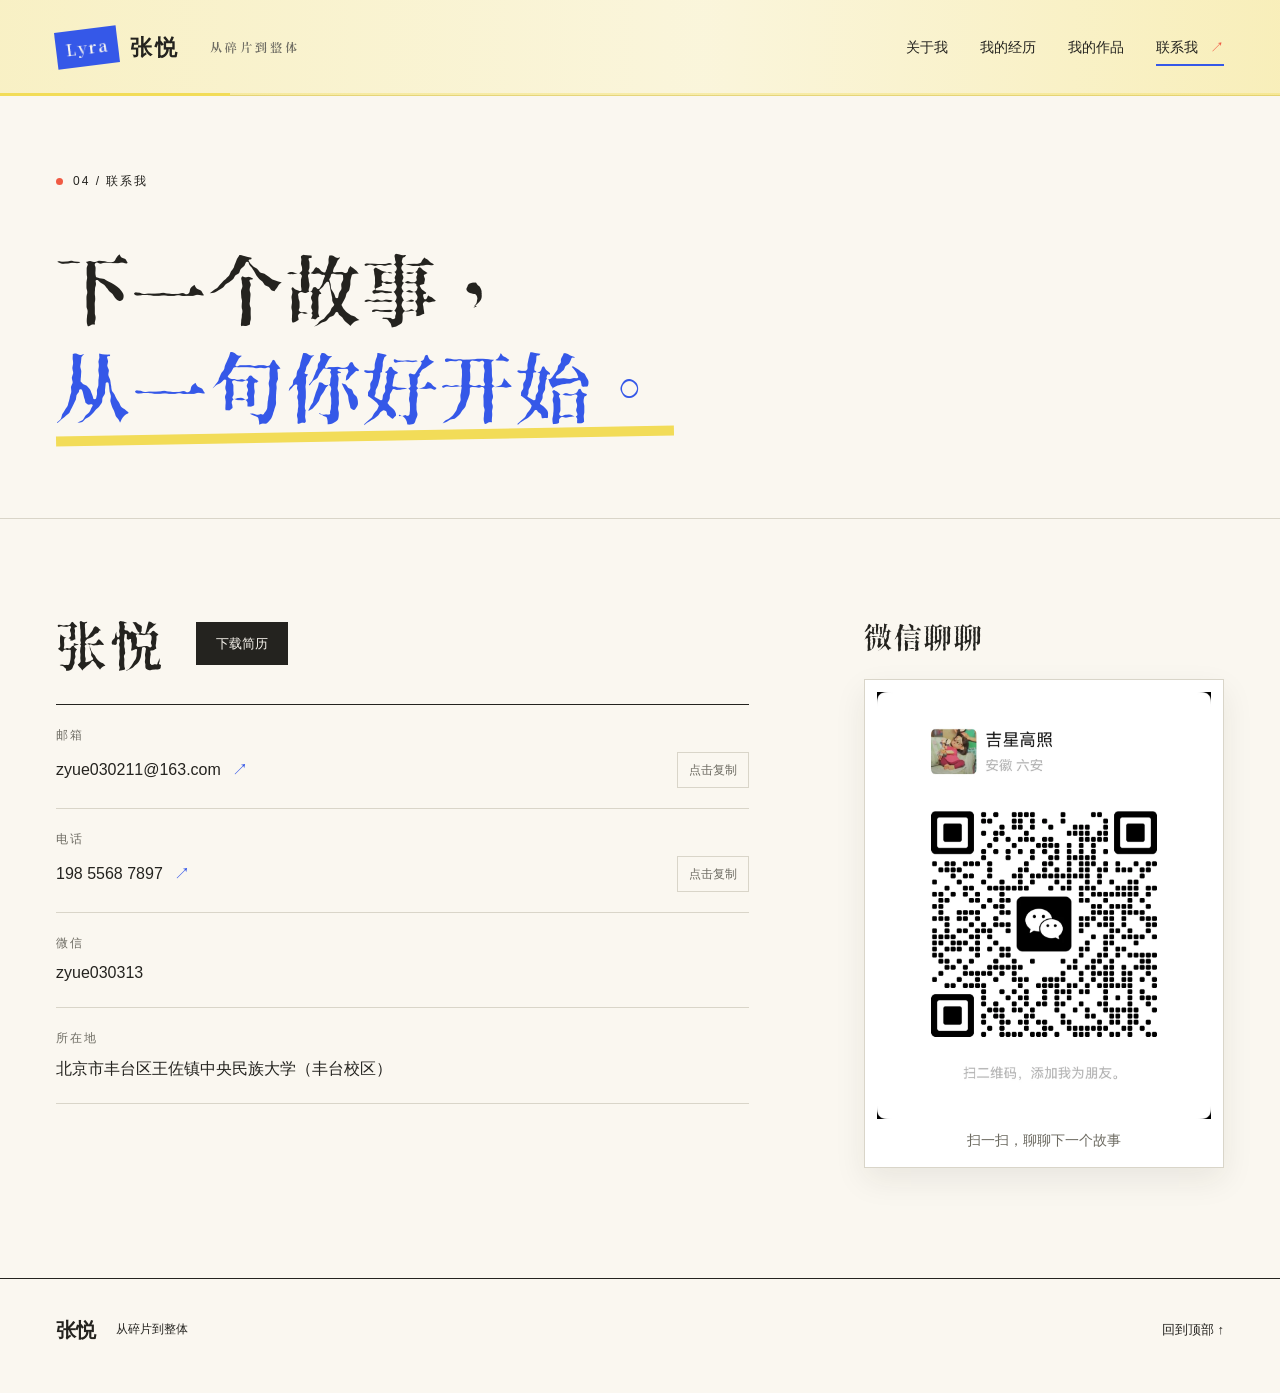
==== commit b4198073: "更新网站页面" ====
--- a/contact.html
+++ b/contact.html
@@ -12,9 +12,9 @@
   <title>联系我｜张悦</title>
   <link rel="icon" href="favicon.svg" type="image/svg+xml">
   <link rel="stylesheet" href="assets/fonts/xiangcui/result.css?v=20260916-04">
-  <link rel="stylesheet" href="portfolio.css?v=20260916-04">
-  <link rel="stylesheet" href="contact.css?v=20260916-04">
-  <script src="contact.js?v=20260916-04" defer></script>
+  <link rel="stylesheet" href="portfolio.css?v=20260929-01">
+  <link rel="stylesheet" href="contact.css?v=20261006-02">
+  <script src="contact.js?v=20261006-02" defer></script>
 </head>
 <body class="contact-page" id="top">
   <a class="skip" href="#contact-main">跳至联系信息</a>
@@ -38,23 +38,17 @@
         <div class="contact-directory">
           <div class="contact-name-row"><h2 id="contact-details-title">张悦</h2><a class="button button-dark contact-resume" href="联系我/01简历.pdf" download="张悦-个人简历.pdf">下载简历</a></div>
           <address>
-            <div><span>邮箱</span><div class="contact-value-row"><a href="mailto:zyue030211@outlook.com">zyue030211@outlook.com <i aria-hidden="true">↗</i></a><button class="copy-control" type="button" data-copy="zyue030211@outlook.com" aria-label="复制邮箱">点击复制</button></div></div>
+            <div><span>邮箱</span><div class="contact-value-row"><a href="mailto:zyue030211@163.com">zyue030211@163.com <i aria-hidden="true">↗</i></a><button class="copy-control" type="button" data-copy="zyue030211@163.com" aria-label="复制邮箱">点击复制</button></div></div>
             <div><span>电话</span><div class="contact-value-row"><a href="tel:+8619855687897">198 5568 7897 <i aria-hidden="true">↗</i></a><button class="copy-control" type="button" data-copy="19855687897" aria-label="复制电话号码">点击复制</button></div></div>
-            <div><span>微信</span><div class="contact-value-row"><p>zyue030313</p><button class="copy-control" type="button" data-copy="zyue030313" aria-label="复制微信号">点击复制</button></div></div>
+            <div><span>微信</span><p>zyue030313</p></div>
             <div><span>所在地</span><p>北京市丰台区王佐镇中央民族大学（丰台校区）</p></div>
           </address>
         </div>
-        <div class="contact-qr-switcher" data-qr-switcher>
-          <div class="contact-qr-tabs" role="tablist" aria-label="社交平台二维码">
-            <button type="button" role="tab" id="qr-tab-wechat" aria-selected="true" aria-controls="qr-panel-wechat" data-qr-tab="wechat">微信</button>
-            <button type="button" role="tab" id="qr-tab-rednote" aria-selected="false" aria-controls="qr-panel-rednote" data-qr-tab="rednote" tabindex="-1">小红书</button>
-          </div>
+        <div class="contact-wechat">
+          <h3>微信聊聊</h3>
           <figure class="contact-qr">
-            <div class="contact-qr-frame">
-              <div class="contact-qr-panel is-active" id="qr-panel-wechat" role="tabpanel" aria-labelledby="qr-tab-wechat" aria-hidden="false" data-qr-panel="wechat"><img src="联系我/二维码.webp" alt="张悦的微信二维码" loading="eager" decoding="async"></div>
-              <div class="contact-qr-panel" id="qr-panel-rednote" role="tabpanel" aria-labelledby="qr-tab-rednote" aria-hidden="true" data-qr-panel="rednote"><img src="联系我/小红书.webp" alt="张悦的小红书二维码" loading="eager" decoding="async"></div>
-            </div>
-            <figcaption><span data-qr-caption>微信二维码</span><small>悬停或点击标签切换</small></figcaption>
+            <img src="联系我/二维码.webp" alt="张悦的微信二维码" loading="eager" decoding="async">
+            <figcaption>扫一扫，聊聊下一个故事</figcaption>
           </figure>
         </div>
       </div>
@@ -62,5 +56,6 @@
   </main>
 
   <footer class="contact-page-footer"><div class="contact-shell"><a class="footer-name" href="index.html">张悦<span>从碎片到整体</span></a><a href="#top">回到顶部 ↑</a></div></footer>
+  <p class="contact-feedback" id="contact-feedback" role="status" aria-live="polite" aria-atomic="true"></p>
 </body>
 </html>
--- a/portfolio.css
+++ b/portfolio.css
@@ -24,6 +24,11 @@
 .hero-description-line-two{display:inline-block;margin-left:-2em}
 @media(max-width:760px){.collage-label{top:26%}.note-fragment p{font-size:22px}.hero-divider{margin-top:4px}}
 @media(max-width:390px){.note-fragment p{font-size:18px}}
+/* Keep the compact note over the photo's lower-right caption. */
+.note-fragment{top:64%;right:2%;width:38%;aspect-ratio:5/4;display:flex;align-items:center;justify-content:center;text-align:center;z-index:2}
+@media(max-width:1100px){.note-fragment{top:60%;width:40%}}
+@media(max-width:760px){.note-fragment{top:58%;right:4%;width:44%}}
+@media(max-width:390px){.note-fragment{top:55%}}
 nav a[aria-current="page"]:after{transform:scaleX(1)}
 .contact-section .contact-grid h2>span{display:inline-block;white-space:nowrap}
 @media(min-width:1101px){.contact-section .contact-grid{grid-template-columns:minmax(0,1.9fr) minmax(300px,.72fr);gap:88px}.contact-section .contact-letter{padding-left:64px}}
@@ -293,8 +298,7 @@
  .directory-copy small{font-size:16px;margin-top:7px}
  .directory-entry:before{inset:0 -8px}
  .directory-arrow{font-size:21px}
- .directory-preview{position:static;grid-column:2/4;width:min(100%,240px);aspect-ratio:4/3;margin-top:17px;opacity:1;box-shadow:0 7px 16px rgb(36 35 31 / 10%);transform:none}
- .directory-entry:hover .directory-preview,.directory-entry:focus-visible .directory-preview{transform:none}
+ .directory-preview{display:none}
  .directory-entry--commercial{border-bottom:1px solid #c9c5b9}
 }
 
--- a/contact.css
+++ b/contact.css
@@ -21,26 +21,22 @@
 .contact-directory address a:hover i{transform:translate(3px,-3px)}
 .copy-control{flex:0 0 auto;padding:7px 11px;border:1px solid var(--line);background:transparent;color:var(--muted);font-size:12px}.copy-control:hover,.copy-control:focus-visible{border-color:var(--blue);color:var(--blue)}
 .copy-control.is-copied{border-color:var(--blue);background:var(--blue);color:#fff}
-.contact-qr-switcher{justify-self:end;width:min(100%,360px)}
-.contact-qr-tabs{display:grid;grid-template-columns:repeat(2,minmax(0,1fr));gap:7px;margin-bottom:9px;padding:5px;background:rgb(255 255 255 / 58%);border:1px solid var(--line)}
-.contact-qr-tabs button{position:relative;min-height:40px;padding:9px 12px;border:0;background:transparent;color:var(--muted);font-size:13px;letter-spacing:.08em;transition:background .2s ease,color .2s ease}
-.contact-qr-tabs button::after{content:"";position:absolute;right:18px;bottom:5px;left:18px;height:2px;background:transparent;transform:scaleX(.35);transition:background .2s ease,transform .2s ease}
-.contact-qr-tabs button:hover,.contact-qr-tabs button:focus-visible,.contact-qr-tabs button[aria-selected="true"]{background:#fff;color:var(--blue)}
-.contact-qr-tabs button[aria-selected="true"]::after{background:var(--blue);transform:scaleX(1)}
-.contact-qr{width:100%;margin:0;padding:12px 12px 10px;background:#fff;border:1px solid var(--line);box-shadow:0 12px 30px rgb(36 35 31 / 8%)}
-.contact-qr-frame{position:relative;display:grid;width:100%;aspect-ratio:1/1.335;overflow:hidden;background:#fff}
-.contact-qr-panel{position:absolute;inset:0;display:grid;place-items:center;opacity:0;transform:translateX(18px);transition:opacity .22s ease,transform .22s ease}
-.contact-qr-panel.is-active{opacity:1;transform:translateX(0)}
-.contact-qr-panel img{display:block;width:100%;height:100%;object-fit:contain}
-.contact-qr figcaption{padding:10px 2px 2px;color:var(--muted);font-size:12px;letter-spacing:1px;text-align:center}
-.contact-qr figcaption span{display:block}
-.contact-qr figcaption small{display:block;margin-top:4px;color:#9a958c;font-size:10px;letter-spacing:.08em}
+.contact-wechat{justify-self:end;width:min(100%,360px)}
+.contact-wechat h3{margin:0 0 18px;font-family:var(--display);font-size:28px;font-weight:400}
+.contact-qr{width:100%;margin:0;padding:12px;background:#fff;border:1px solid var(--line);box-shadow:0 12px 30px rgb(36 35 31 / 8%);transition:transform .25s ease,box-shadow .25s ease,border-color .25s ease}
+.contact-qr>img{display:block;width:100%;height:auto}
+.contact-qr figcaption{padding:10px 2px 2px;color:var(--muted);font-size:14px;text-align:center}
+.contact-directory address>div{transition:background .2s ease,box-shadow .2s ease}
+.contact-directory address>div:hover,.contact-directory address>div:focus-within{background:rgb(242 220 88 / 10%);box-shadow:12px 0 rgb(242 220 88 / 10%),-12px 0 rgb(242 220 88 / 10%)}
+.contact-feedback{position:fixed;bottom:28px;left:50%;z-index:100;max-width:calc(100% - 32px);width:max-content;margin:0;padding:12px 20px;background:var(--ink);color:#fff;box-shadow:0 8px 24px rgb(36 35 31 / 15%);font-size:14px;text-align:center;pointer-events:none;opacity:0;transform:translate(-50%,10px);transition:opacity .2s ease,transform .2s ease}
+.contact-feedback.is-visible{opacity:1;transform:translate(-50%,0)}
+@media(hover:hover){.contact-qr:hover{transform:translateY(-5px);border-color:var(--blue);box-shadow:0 18px 38px rgb(36 35 31 / 13%)}}
 .contact-page-footer{display:block;margin-top:0;border-top:1px solid var(--ink);padding:34px 0 46px}
 .contact-page-footer>.contact-shell{display:flex;justify-content:space-between;align-items:center}
 .contact-page-footer>.contact-shell>a:last-child{font-size:13px}
 .contact-page-footer>.contact-shell>a:last-child:hover{color:var(--blue)}
-@media(max-width:900px){.contact-shell{width:calc(100% - 64px)}.contact-page-grid{grid-template-columns:1fr;gap:60px}.contact-directory{max-width:720px}.contact-qr-switcher{justify-self:start;width:min(70%,340px)}}
-@media(max-width:760px){.contact-shell{width:calc(100% - 40px)}.contact-page-hero{padding:48px 0 60px}.contact-page-hero-grid{margin-top:28px}.contact-page-hero h1{font-size:clamp(49px,13vw,72px);letter-spacing:-2px}.contact-page-body{padding:65px 0 75px}.contact-name-row{gap:20px}.contact-value-row{align-items:flex-start;gap:14px}.contact-directory address a,.contact-directory address p{overflow-wrap:anywhere}.contact-qr-switcher{width:min(82%,340px)}.contact-page-footer>.contact-shell{align-items:flex-start}.contact-page-footer .footer-name span{display:none}}
+@media(max-width:900px){.contact-shell{width:calc(100% - 64px)}.contact-page-grid{grid-template-columns:1fr;gap:60px}.contact-directory{max-width:720px}.contact-wechat{justify-self:start;width:min(100%,340px)}}
+@media(max-width:760px){.contact-shell{width:calc(100% - 40px)}.contact-page-hero{padding:48px 0 60px}.contact-page-hero-grid{margin-top:28px}.contact-page-hero h1{font-size:clamp(49px,13vw,72px);letter-spacing:-2px}.contact-page-body{padding:65px 0 75px}.contact-name-row{gap:20px}.contact-value-row{align-items:flex-start;gap:14px}.contact-directory address a,.contact-directory address p{overflow-wrap:anywhere}.contact-wechat{justify-self:center;width:min(100%,340px)}.contact-page-footer>.contact-shell{align-items:flex-start}.contact-page-footer .footer-name span{display:none}}
 @media(max-width:390px){.contact-shell{width:calc(100% - 32px)}.contact-page-hero h1{font-size:47px}}
 .contact-page-hero h1 .contact-hero-line{display:inline-block;white-space:nowrap}
 @media(max-width:760px){.contact-page-hero h1{font-size:clamp(34px,10vw,72px)}}
@@ -53,4 +49,4 @@
 /* A quieter, more breathable shared title scale for the three inner pages. */
 .contact-page-hero h1{font-size:clamp(56px,5.8vw,88px);line-height:1.32}
 @media(max-width:760px){.contact-page-hero h1{font-size:clamp(42px,10vw,64px);line-height:1.34}}
-@media(prefers-reduced-motion:reduce){.contact-qr-tabs button,.contact-qr-tabs button::after,.contact-qr-panel{transition:none}}
+@media(prefers-reduced-motion:reduce){.contact-qr,.contact-feedback,.contact-directory address>div{transition:none}.contact-qr:hover{transform:none}}
